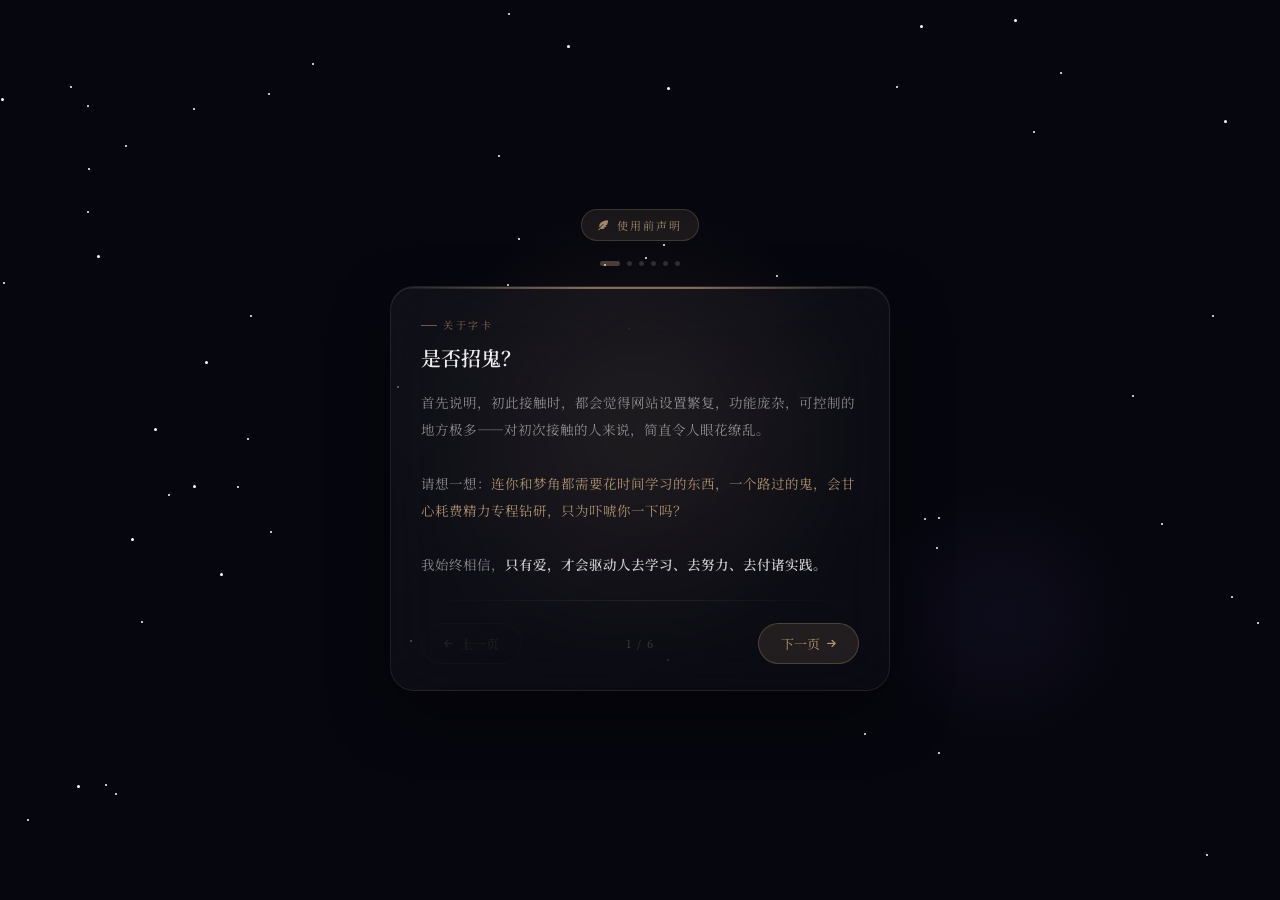
==== index (1).html @ a675cf75 "Add files via upload" ====
<!DOCTYPE html>
<html lang="zh-CN" data-theme="light" data-color-theme="black-white">
<head>
    <meta charset="UTF-8">
    <meta name="viewport" content="width=device-width, initial-scale=1.0, maximum-scale=1.0, user-scalable=no">
    <meta name="mobile-web-app-capable" content="yes">
    <meta name="apple-mobile-web-app-capable" content="yes">
    <meta name="apple-mobile-web-app-status-bar-style" content="black-translucent">
    <meta name="theme-color" content="#000000">

    <title>传讯</title>
    <link rel="preconnect" href="https://fonts.googleapis.com">
    <link rel="preconnect" href="https://fonts.gstatic.com" crossorigin>
    <link href="https://fonts.googleapis.com/css2?family=Noto+Serif+SC:wght@400;500;600&display=swap" rel="stylesheet">
    <link rel="stylesheet" href="https://cdnjs.cloudflare.com/ajax/libs/font-awesome/6.4.0/css/all.min.css">
    <link rel="icon" type="image/png" sizes="192x192" href="https://file.youtochat.com/images/20260216/1771224856844_qdqqd.jpeg">
    <link rel="apple-touch-icon" href="https://file.youtochat.com/images/20260216/1771224856844_qdqqd.jpeg">
    <meta name="apple-mobile-web-app-title" content="ʚ𝑳𝑶𝑽𝑬ɞ">

    <script src="https://cdnjs.cloudflare.com/ajax/libs/localforage/1.10.0/localforage.min.js"></script>

    <link rel="stylesheet" href="css/styles.css">
    <link rel="stylesheet" href="css/gift.css">
    <link rel="stylesheet" href="css/quick-quiz.css">
    <link rel="stylesheet" href="css/moments.css">

    <style id="css-live-preview-style"></style>

</head>
<body>
<div id="splash-declaration">
    <div class="splash-bg-stars" id="splash-stars"></div>
    <div class="splash-glow-1"></div>
    <div class="splash-glow-2"></div>

    <div class="splash-inner">
        <div class="splash-badge">
            <i class="fas fa-feather-alt"></i>
            使用前声明
        </div>

        <div class="splash-dots" id="splash-dots"></div>

        <div class="splash-card">
            <div class="splash-card-top-line"></div>
            <div class="splash-card-body">
                <div class="splash-slides" id="splash-slides">

                    <div class="splash-slide active" data-index="0">
                        <div class="splash-slide-tag">关于字卡</div>
                        <div class="splash-slide-title">是否招鬼？</div>
                        <div class="splash-slide-body">
                            首先说明，初此接触时，都会觉得网站设置繁复，功能庞杂，可控制的地方极多——对初次接触的人来说，简直令人眼花缭乱。<br><br>
                            请想一想：<em>连你和梦角都需要花时间学习的东西，一个路过的鬼，会甘心耗费精力专程钻研，只为吓唬你一下吗？</em><br><br>
                            我始终相信，<strong>只有爱，才会驱动人去学习、去努力、去付诸实践。</strong>
                        </div>
                    </div>

                    <div class="splash-slide" data-index="1">
                        <div class="splash-slide-tag">关于谣言</div>
                        <div class="splash-slide-title">请有自知之明</div>
                        <div class="splash-slide-body">
                            我不混社区，但有些话我是知道的。有些谣我懒得一一辟除，借本网站博取流量与点赞的行为，我也当没看见。<br><br>
                            只是——<em>沉默不代表无所谓。</em>这些声音已经开始影响到我本人的生活。<br><br> 将链接不稳/回复看不懂等问题怪罪到网站上的做法不可取。<br><br>
                            <div class="splash-highlight-box">郑重声明：造谣是违法行为，污蔑与恶意中伤同样须承担法律责任。请每一位使用者，对自己的言行负责。</div>
                        </div>
                    </div>

                    <div class="splash-slide" data-index="2">
                        <div class="splash-slide-tag">关于盈利</div>
                        <div class="splash-slide-title">纯粹为爱发电</div>
                        <div class="splash-slide-body">
                            <strong>本网站不盈利。</strong>从未向任何人收取一分钱，也绝无日后"圈钱"的计划。<br><br>
                            这里承载的是真实的情感与创作热情，而非商业利益。<br><br>
                            伴随网站逐渐破圈，<em>造谣、污蔑、盈利质疑、冷嘲热讽</em>——这些或许都是无法完全回避的代价。<br><br>
                            我本无意计较，但请来访者保有基本的善意，不要让热爱变成消耗。
                        </div>
                    </div>

                    <div class="splash-slide" data-index="3">
                        <div class="splash-slide-tag">再次强调</div>
                        <div class="splash-slide-title">你对链接梦角的看法？</div>
                        <div class="splash-slide-body">
                            没有任何人强迫你使用本网站。<br><br>
                            <strong>如果你不信：</strong>字卡回复基于概率算法，属于科学范畴，与封建迷信无关。理性使用即可。<br><br>
                            <strong>如果你信：</strong>那么请同样相信——<em>你是绝对安全的。</em>这里没有任何东西能够伤害你。<br><br>
                            无论你持何种态度，我都欢迎你，也尊重你的选择。
                        </div>
                    </div>

                    <div class="splash-slide" data-index="4">
                        <div class="splash-slide-tag">关于视频通话</div>
                        <div class="splash-slide-title">纯粹的装饰</div>
                        <div class="splash-slide-body">
                            <strong>通话功能仅作为界面装饰存在，不具备任何实际通话或数据采集能力。</strong><br><br>
                            本网站不包含任何摄像头调用逻辑，亦不存在隐私窥探行为。摄像头调用需要专项技术与额外费用，本项目从未采用，也没有这方面的意图。<br><br>
                            近期流传的隐私传言，出发点或许是好意，但已造成不必要的焦虑。<em>在此郑重澄清：网站根本不具备视频传输功能。</em><br><br>
                            <div class="splash-highlight-box">关闭浏览器摄像头权限是完全正确的做法——我支持每一位用户保护自己的隐私权益。若误解持续扩散，将考虑移除该装饰功能。</div>
                        </div>
                    </div>

                    <div class="splash-slide" data-index="5">
                        <div class="splash-slide-tag">入场承诺</div>
                        <div class="splash-slide-title">请留下你的承诺</div>
                        <div class="splash-pledge-desc">在下方输入框中，<em style="color:rgba(var(--accent-color-rgb,197,164,126),0.8);font-style:normal;">逐字抄写</em>以下承诺，即可进入网站。</div>
                        <div class="splash-pledge-required" id="splash-pledge-text">我绝不盈利、造谣、污蔑或嘲讽，并对自己的使用行为负完全责任</div>
                        <input class="splash-pledge-input" id="splash-pledge-input" type="text" placeholder="请在此逐字输入上方承诺…" autocomplete="off" autocorrect="off" autocapitalize="off" spellcheck="false" />
                        <div class="splash-pledge-hint" id="splash-pledge-hint">请完整输入上方承诺后方可进入</div>
                    </div>

                </div>

                <div class="splash-divider"></div>
                <div class="splash-footer" style="padding:0;">
                    <button class="splash-btn splash-btn-ghost" id="splash-prev-btn" disabled>
                        <i class="fas fa-arrow-left"></i> 上一页
                    </button>
                    <span class="splash-page-num" id="splash-page-num">1 / 6</span>
                    <button class="splash-btn splash-btn-next" id="splash-next-btn">
                        下一页 <i class="fas fa-arrow-right"></i>
                    </button>
                    <button class="splash-btn splash-btn-enter" id="splash-enter-btn" style="display:none;">
                        进入 <i class="fas fa-heart"></i>
                    </button>
                </div>
            </div>
        </div>
    </div>
</div>

<div id="tour-overlay" class="tour-overlay">
    <div id="tour-highlight-box" class="tour-highlight-box"></div>
    <div id="tour-popover" class="tour-popover">
        <div class="tour-popover-header">
            <span id="tour-title" class="tour-title"></span>
            <span id="tour-step-counter" class="tour-step-counter"></span>
        </div>
        <div id="tour-content" class="tour-popover-content"></div>
        <div class="tour-popover-footer">
            <button id="tour-skip-btn" class="tour-btn tour-btn-skip">跳过</button>
            <div class="tour-navigation">
                <button id="tour-prev-btn" class="tour-btn"><i class="fas fa-arrow-left"></i> 上一步</button>
                <button id="tour-next-btn" class="tour-btn tour-btn-primary">下一步 <i class="fas fa-arrow-right"></i></button>
            </div>
        </div>
    </div>
</div>

    <div class="welcome-animation" id="welcome-animation">
        <div class="welcome-bg-gradient"></div>
        <div class="stars-container" id="stars-container"></div>
        <div class="welcome-particles" id="welcome-particles"></div>
        <div id="welcome-meteors" style="position:absolute;inset:0;pointer-events:none;overflow:hidden;"></div>
        <div class="welcome-content-wrapper">
            <div class="logo-tech-container">
                <div class="logo-circle-outer"></div>
                <div class="logo-circle-inner"></div>
                <div class="logo-icon-main">
                    <i class="fas fa-satellite-dish"></i>
                </div>
                <div class="orbit-dot"></div>
                <div class="orbit-dot-2"></div>
                <div class="orbit-dot-3"></div>
            </div>

            <div class="text-tech-container">
                <div class="welcome-title-glitch" id="welcome-title-glitch" data-text="传讯">
                    加载失败
                </div>
                <div class="welcome-subtitle-scramble" id="welcome-subtitle-scramble">
                    请重试／更换平台/更换网络
                </div>
            </div>

            <div class="loader-tech">
                <div class="loader-tech-bar" id="loader-tech-bar"></div>
            </div>
            <div id="loader-status-text" style="font-size:10px;opacity:0.5;letter-spacing:1px;color:var(--welcome-text-sub);margin-top:4px;font-family:monospace;"></div>
        </div>
    </div>
    <button id="immersive-exit-btn" onclick="toggleImmersiveMode(false)" title="退出沉浸模式">
<i class="fas fa-expand"></i>
</button>
    <div class="header">
        <div class="header-motto"></div>
        <div class="header-inner">
         <div class="user-info">
                <div id="partner-name" class="username">
                    梦角
                </div>
                <div id="partner-avatar-container" class="avatar-container">
                    <div class="avatar" id="partner-avatar">
                        <i class="fas fa-user"></i>
                    </div>
                </div>
                <div class="status" id="partner-status">
                    <span>在线</span>
                </div>
            </div>
            <div class="header-actions">
                <button id="session-manager-btn" class="action-btn" title="会话管理"><i class="fas fa-comments"></i></button>
                <button id="group-chat-btn" class="action-btn" title="群聊设置"><i class="fas fa-users"></i></button>
                <button id="daily-greeting-btn" class="action-btn" title="今日公告" onclick="reopenDailyGreeting()"><i class="fas fa-newspaper"></i></button>
                
                <button id="painter-btn" class="action-btn" title="通信系统" onclick="document.getElementById('painter-modal').style.display='flex'"><i class="fas fa-palette"></i></button>
                
                <button id="theme-toggle" class="action-btn" title="切换主题"><i class="fas fa-moon"></i></button>
                <button id="settings-btn" class="action-btn" title="设置"><i class="fas fa-cog"></i></button>
            </div>
             <div class="user-info">
                <div class="username" id="my-name">
                    我
                </div>
               
                <div id="my-avatar-container" class="avatar-container">
                    <div class="avatar" id="my-avatar">
                        <i class="fas fa-user"></i>
                    </div>
                </div>
               
                <div class="status" id="my-status-container">
                    <span id="my-status-text">在线</span>
                </div>
            </div>
        </div>
    </div>

    <div class="main-chat-area">

        <div class="history-loader" id="history-loader">
            <div class="history-spinner"></div>
        </div>

        <div class="chat-container" id="chat-container">
    </div>
    <div class="empty-state" id="empty-state" style="display:none;position:absolute;left:50%;top:50%;transform:translate(-50%,-50%);flex-direction:column;align-items:center;justify-content:center;text-align:center;padding:20px;width:100%;pointer-events:none;z-index:1;">
            <div style="position:relative;margin-bottom:20px;">
                <i class="fas fa-heart" style="font-size:52px;opacity:0.55;color:var(--accent-color);"></i>
                <i class="fas fa-comment-dots" style="position:absolute;bottom:-6px;right:-10px;font-size:26px;opacity:0.65;color:var(--accent-color);"></i>
            </div>
            <p style="font-size:15px;font-weight:600;color:var(--accent-color);opacity:0.9;letter-spacing:1px;">✦ 我们的故事，始于此刻 ✦</p>
            <p style="font-size:12px;margin-top:8px;opacity:0.65;letter-spacing:0.5px;color:var(--text-secondary);">说点什么，让对话开始吧</p>
    </div>
    <div id="typing-indicator-wrapper">
        <div class="typing-indicator" id="typing-indicator">
            <div class="typing-indicator-avatar" id="typing-indicator-avatar">
                <i class="fas fa-user"></i>
            </div>
            <span class="typing-indicator-label" id="typing-indicator-label"></span>
            <div class="typing-dots">
                <div class="typing-dot"></div>
                <div class="typing-dot"></div>
                <div class="typing-dot"></div>
            </div>
        </div>
    </div>

    <div id="ti-settings-modal">
        <div id="ti-settings-panel">
            <div class="ti-settings-header">
                <div class="ti-settings-icon">💬</div>
                <div>
                    <div class="ti-settings-title">正在输入</div>
                </div>
                <button class="ti-settings-close" id="ti-settings-close-btn">×</button>
            </div>
            <div class="ti-settings-body">
                <div class="ti-settings-row">
                    <div class="ti-settings-row-label">
                        <div class="ti-settings-row-icon">❤︎</div>
                        <div>
                            <div class="ti-settings-row-text">显示头像</div>
                            <div class="ti-settings-row-sub">在指示器左侧显示对方头像</div>
                        </div>
                    </div>
                    <div class="setting-pill-row" id="ti-avatar-toggle" style="pointer-events:auto;cursor:pointer;background:var(--primary-bg);border-radius:14px;padding:10px 14px;border:1px solid var(--border-color);">
                        <div class="setting-pill-switch" id="ti-avatar-pill"><div class="setting-pill-knob"></div></div>
                    </div>
                </div>

                <div class="ti-text-edit-row">
                    <div class="ti-text-edit-label">
                        <i class="fas fa-pen" style="font-size:11px;color:var(--accent-color);"></i>
                        <span>自定义文案</span>
                        <button class="ti-text-reset-btn" id="ti-text-reset-btn">恢复默认</button>
                    </div>
                    <div class="ti-text-input-wrap">
                        <input class="ti-text-input" id="ti-text-input" type="text" maxlength="20" placeholder="例：正在输入…">
                        <button class="ti-text-save-btn" id="ti-text-save-btn">保存</button>
                    </div>
                </div>

                <div>
                    <div class="ti-text-edit-label" style="margin-bottom:8px;">
                        <i class="fas fa-eye" style="font-size:11px;color:var(--accent-color);"></i>
                        <span>预览效果</span>
                    </div>
                    <div class="ti-preview-box">
                        <div id="ti-preview-avatar" style="width:30px;height:30px;border-radius:50%;background:rgba(var(--accent-color-rgb),0.15);border:2px solid rgba(var(--accent-color-rgb),0.25);display:flex;align-items:center;justify-content:center;flex-shrink:0;overflow:hidden;">
                            <i class="fas fa-user" style="font-size:12px;color:var(--accent-color);"></i>
                        </div>
                        <span id="ti-preview-text" style="font-size:11.5px;font-weight:600;color:var(--accent-color);opacity:0.88;letter-spacing:0.4px;"></span>
                        <div class="ti-preview-dots">
                            <div class="ti-preview-dot"></div>
                            <div class="ti-preview-dot"></div>
                            <div class="ti-preview-dot"></div>
                        </div>
                    </div>
                </div>
            </div>
        </div>
    </div>
    <div class="input-area-wrapper">
        <div class="batch-preview" id="batch-preview"></div>
        <div id="reply-preview-container"></div>
        <div id="collapsed-extras-panel" style="display:none;">
            <div class="collapsed-extras-inner" style="padding:12px; background:var(--secondary-bg); border-top:1px solid var(--border-color);">
                <div style="display:grid; grid-template-columns: repeat(2, 1fr); gap:12px;">
                    <button class="collapsed-extra-btn" id="attachment-btn-extra" title="发送图片" onclick="document.getElementById('image-input').click()">
                        <i class="fas fa-image"></i>
                    </button>
                    <button class="collapsed-extra-btn" id="combo-btn-extra" title="表情拍一拍">
                        <i class="fas fa-laugh-beam"></i>
                    </button>
                    <button class="collapsed-extra-btn" id="batch-btn-extra" title="批量发送">
                        <i class="fas fa-layer-group"></i>
                    </button>
                    <button class="collapsed-extra-btn" title="字卡回复" onclick="(function(){document.getElementById('collapsed-extras-panel').style.display='none';document.getElementById('collapse-expand-btn').classList.remove('open');showModal(document.getElementById('custom-replies-modal'));})();">
                        <i class="fas fa-comment-dots"></i>
                    </button>
                    <button class="collapsed-extra-btn" title="塔罗占卜" onclick="(function(){document.getElementById('collapsed-extras-panel').style.display='none';document.getElementById('collapse-expand-btn').classList.remove('open');generateFortune();})();">
                        <i class="fas fa-star-and-crescent"></i>
                    </button>
                    <button class="collapsed-extra-btn" id="collapsed-call-btn" title="视频通话" onclick="(function(){document.getElementById('collapsed-extras-panel').style.display='none';document.getElementById('collapse-expand-btn').classList.remove('open');if(window.callFeature&&typeof window.callFeature.startCall==='function')window.callFeature.startCall(false);})();">
                        <i class="fas fa-video"></i>
                    </button>
                    <button class="collapsed-extra-btn" title="退出收纳" onclick="window.exitCollapseMode && window.exitCollapseMode()" style="color:#ff5050; background:rgba(255,80,80,0.1);">
                        <i class="fas fa-times"></i>
                    </button>
                </div>
            </div>
        </div>
        <div class="input-area">
    <button id="collapse-expand-btn" title="展开更多" style="display:none;width:36px;height:36px;border:none;border-radius:50%;cursor:pointer;background:rgba(var(--accent-color-rgb),0.12);color:var(--accent-color);font-size:14px;transition:all 0.25s;flex-shrink:0;align-items:center;justify-content:center;" onclick="window.toggleCollapsedExtras && window.toggleCollapsedExtras()"><i class="fas fa-chevron-up"></i></button>
    <button class="attachment-btn input-btn collapse-hideable" id="attachment-btn" title="发送图片"><i class="fas fa-image"></i></button>
    
    <button class="combo-btn input-btn collapse-hideable" id="combo-btn" title="表情 & 拍一拍">
        <i class="fas fa-laugh-beam"></i>
    </button>

    <textarea class="message-input" id="message-input" placeholder="" rows="1"></textarea>
    
    <div class="input-buttons">
    <button class="continue-btn input-btn" id="continue-btn" title="让对方继续说"><i class="fas fa-ellipsis-h"></i></button>
        <button class="batch-btn input-btn collapse-hideable" id="batch-btn" title="批量发送模式"><i class="fas fa-layer-group"></i></button>
        <button class="send-btn input-btn" id="send-btn" title="发送消息"><i class="fas fa-paper-plane"></i></button>
        
        <div class="sticker-picker-popover" id="user-sticker-picker">
            <div class="combo-tabs-header">
                <button class="combo-tab-btn active" data-tab="my-sticker"><i class="fas fa-user" style="font-size:10px;"></i> 我</button>
                <button class="combo-tab-btn" data-tab="partner-sticker"><i class="fas fa-heart" style="font-size:10px;"></i> 对方</button>
                <button class="combo-tab-btn" data-tab="poke">拍一拍</button>
                <div style="margin-left:auto;display:flex;align-items:center;gap:4px;">
                    <button id="sticker-add-btn" onclick="document.getElementById('my-sticker-quick-upload').click()" title="添加我的表情" style="background:var(--accent-color);border:none;cursor:pointer;padding:4px 10px;color:#fff;font-size:12px;font-weight:700;display:flex;align-items:center;gap:4px;border-radius:8px;transition:all 0.2s;box-shadow:0 2px 8px rgba(var(--accent-color-rgb),0.35);" onmouseover="this.style.opacity='0.85';this.style.transform='scale(1.05)'" onmouseout="this.style.opacity='1';this.style.transform='scale(1)'"><i class="fas fa-plus"></i> 添加</button>
                    <button onclick="window.openMyStickerSettings()" title="管理表情库" style="background:none;border:none;cursor:pointer;padding:4px 8px;color:var(--text-secondary);font-size:12px;display:flex;align-items:center;gap:3px;border-radius:6px;transition:all 0.2s;" onmouseover="this.style.background='rgba(var(--accent-color-rgb),0.12)';this.style.color='var(--accent-color)'" onmouseout="this.style.background='none';this.style.color='var(--text-secondary)'"><i class="fas fa-cog"></i></button>
                </div>
            </div>
            <div class="combo-content-area" id="combo-content-area">
            </div>
        </div>
    </div>
    <input type="file" id="image-input" class="file-input" accept="image/*">
    <input type="file" id="my-sticker-quick-upload" class="file-input" accept="image/*" multiple>
</div>
    </div>


    <div class="modal" id="edit-modal" style="z-index:3000;">
        <div class="modal-content">
            <div class="modal-title">
                <i class="fas fa-user-edit"></i><span id="edit-modal-title">修改昵称</span>
            </div>
            <input type="text" class="modal-input" id="name-input" placeholder="输入新昵称"><div class="modal-buttons">
                <button class="modal-btn modal-btn-secondary" id="cancel-edit">取消</button><button class="modal-btn modal-btn-primary" id="save-name" disabled>保存</button>
            </div>
        </div>
    </div>

    <div class="modal" id="avatar-modal">
        <div class="modal-content">
            <div class="modal-title">
                <i class="fas fa-portrait"></i><span id="avatar-modal-title">上传头像</span>
            </div>
            <input type="file" class="modal-input" id="avatar-input" accept="image/*"><div class="modal-buttons">
                <button class="modal-btn modal-btn-secondary" id="cancel-avatar">取消</button><button class="modal-btn modal-btn-primary" id="save-avatar">保存</button>
            </div>
        </div>
    </div>

    <div class="modal" id="note-modal">
        <div class="modal-content">
            <div class="modal-title">
                <i class="fas fa-sticky-note"></i><span>编辑注释</span>
            </div>
            <textarea class="modal-textarea" id="note-input" placeholder="为这条消息添加注释..."></textarea><div class="modal-buttons">
                <button class="modal-btn modal-btn-secondary" id="cancel-note">取消</button><button class="modal-btn modal-btn-primary" id="save-note">保存</button>
            </div>
        </div>
    </div>

    <div class="modal" id="poke-modal">
        <div class="modal-content">
            <div class="modal-title">
                <i class="fas fa-hand-sparkles"></i><span>拍一拍</span>
            </div>
            <input type="text" class="modal-input" id="poke-input" placeholder="例如：拍了拍对方的肩膀"><div class="modal-buttons">
                <button class="modal-btn modal-btn-secondary" id="cancel-poke">取消</button><button class="modal-btn modal-btn-primary" id="send-poke">发送</button>
            </div>
        </div>
    </div>
<div class="modal" id="envelope-modal">
    <div class="modal-content" style="max-height:92vh; padding:0; overflow:hidden; background:transparent;">
    <div class="env-wrapper">
        <div class="env-header-flap">
            <svg class="env-header-icon" width="40" height="30" viewBox="0 0 40 30" fill="none">
                <rect x="1" y="7" width="38" height="22" rx="3" fill="rgba(255,255,255,0.18)" stroke="rgba(255,255,255,0.6)" stroke-width="1.5"/>
                <path d="M1 9 L20 20 L39 9" stroke="rgba(255,255,255,0.5)" stroke-width="1.2" fill="none"/>
                <path d="M1 29 L14 18" stroke="rgba(255,255,255,0.35)" stroke-width="1"/>
                <path d="M39 29 L26 18" stroke="rgba(255,255,255,0.35)" stroke-width="1"/>
            </svg>
            <div class="env-header-title">异 步 信 箱</div>
            <div class="env-header-subtitle">Letters · Correspondence</div>
        </div>

        <div class="env-body">
            <div class="env-tab-bar">
                <button class="env-tab-btn active" id="env-tab-outbox" onclick="switchEnvTab('outbox')">
                    <svg width="12" height="12" viewBox="0 0 24 24" fill="none" stroke="currentColor" stroke-width="2" style="vertical-align:-1px;margin-right:4px;"><path d="M22 2L11 13"/><path d="M22 2L15 22 11 13 2 9l20-7z"/></svg>寄出的信
                    <span id="env-outbox-badge" class="env-badge" style="display:none;"></span>
                </button>
                <button class="env-tab-btn" id="env-tab-inbox" onclick="switchEnvTab('inbox')">
                    <svg width="12" height="12" viewBox="0 0 24 24" fill="none" stroke="currentColor" stroke-width="2" style="vertical-align:-1px;margin-right:4px;"><path d="M22 13V19a2 2 0 01-2 2H4a2 2 0 01-2-2v-6"/><polyline points="15 3 21 3 21 9"/><line x1="21" y1="3" x2="10" y2="14"/></svg>收到的信
                    <span id="env-inbox-badge" class="env-badge" style="display:none;"></span>
                </button>
            </div>

            <div id="env-outbox-section">
                <div id="env-outbox-list"></div>
            </div>

            <div id="env-inbox-section" style="display:none;">
                <div id="env-inbox-list"></div>
            </div>

            <div id="env-compose-form" style="display:none;">
                <div class="env-compose-paper">
                    <div class="env-compose-heading">
                        <svg width="13" height="13" viewBox="0 0 24 24" fill="none" stroke="currentColor" stroke-width="2"><path d="M12 20h9"/><path d="M16.5 3.5a2.121 2.121 0 013 3L7 19l-4 1 1-4L16.5 3.5z"/></svg>
                        <span id="env-compose-title">写一封信</span>
                    </div>
                    <textarea id="envelope-input" placeholder="亲爱的，&#10;&#10;今天想跟你说..."></textarea>
                </div>
                <div style="display:flex; align-items:center; gap:8px; margin:4px 0 6px; font-size:12px; padding: 0 2px;">
                    <input type="checkbox" id="env-send-to-chat" style="width:15px;height:15px; cursor:pointer; accent-color:var(--accent-color);">
                    <label for="env-send-to-chat" style="cursor:pointer; color:var(--text-secondary);">同时发送到聊天记录</label>
                </div>
                <div class="env-send-info">
                    <svg width="13" height="13" viewBox="0 0 24 24" fill="none" stroke="var(--accent-color)" stroke-width="2"><circle cx="12" cy="12" r="10"/><polyline points="12 6 12 12 16 14"/></svg>
                    <span id="env-reply-time-info">对方将在 2-12 小时内回信（8-25 句话）</span>
                </div>
                <div style="display:flex;gap:8px;">
                    <button class="modal-btn modal-btn-secondary" id="cancel-compose" onclick="cancelEnvelopeCompose()" style="flex:1;">取消</button>
                    <button class="modal-btn modal-btn-primary" id="send-envelope" style="flex:2;">
                        <svg width="14" height="14" viewBox="0 0 24 24" fill="none" stroke="currentColor" stroke-width="2" style="vertical-align:-2px;margin-right:6px;"><path d="M22 2L11 13"/><path d="M22 2L15 22 11 13 2 9l20-7z"/></svg>封 · 寄出
                    </button>
                </div>
            </div>
        </div>

        <div class="env-send-area" id="env-main-close-btn">
            <button class="env-write-btn" id="new-envelope-btn" onclick="openNewEnvelopeForm()">
                <svg width="16" height="16" viewBox="0 0 24 24" fill="none" stroke="currentColor" stroke-width="2.2"><path d="M12 20h9"/><path d="M16.5 3.5a2.121 2.121 0 013 3L7 19l-4 1 1-4L16.5 3.5z"/></svg>
                提笔写信
            </button>
            <button class="env-close-btn" id="cancel-envelope">关闭</button>
        </div>
    </div>
    </div>
</div>

<div class="modal" id="envelope-view-modal" style="z-index:2100;">
    <div class="modal-content" style="overflow:hidden;padding:0;background:transparent;max-height:92vh;display:flex;flex-direction:column;">
    <div style="background:var(--secondary-bg);border-radius:20px;overflow:hidden;display:flex;flex-direction:column;max-height:92vh;">
        <div style="background:var(--accent-color);padding:0;position:relative;overflow:hidden;flex-shrink:0;">
            <div style="position:absolute;top:0;left:0;right:0;bottom:0;background:repeating-linear-gradient(45deg,rgba(255,255,255,0.04) 0px,rgba(255,255,255,0.04) 2px,transparent 2px,transparent 12px);pointer-events:none;"></div>
            <div style="position:relative;padding:14px 20px 12px;display:flex;align-items:center;justify-content:space-between;">
                <div style="display:flex;align-items:center;gap:10px;color:white;">
                    <svg width="18" height="18" viewBox="0 0 24 24" fill="none" stroke="currentColor" stroke-width="2"><rect x="2" y="4" width="20" height="16" rx="2"/><path d="M22 7l-10 7L2 7"/></svg>
                    <span id="env-view-title" style="font-size:14px;font-weight:700;letter-spacing:2px;">信件内容</span>
                </div>
                <div style="border:2px solid rgba(255,255,255,0.5);border-radius:50%;width:48px;height:48px;display:flex;flex-direction:column;align-items:center;justify-content:center;opacity:0.7;">
                    <span style="font-size:7px;color:white;letter-spacing:0.5px;">已送达</span>
                    <span id="env-view-stamp-date" style="font-size:8px;color:white;font-weight:600;"></span>
                    <span style="font-size:6px;color:white;opacity:0.8;">DELIVERED</span>
                </div>
            </div>
        </div>

        
       <div style="padding:0;overflow-y:auto;flex:1;min-height:0;">
    <div id="env-view-content" style="display:none;">
        <div id="env-view-original-ctx" style="display:none;margin:14px 16px 0;background:rgba(var(--accent-color-rgb),0.06);border:1px solid rgba(var(--accent-color-rgb),0.18);border-radius:10px;padding:10px 14px;border-left:3px solid rgba(var(--accent-color-rgb),0.5);">
            <div style="font-size:10px;color:var(--accent-color);letter-spacing:1px;text-transform:uppercase;margin-bottom:6px;opacity:0.8;display:flex;align-items:center;gap:5px;">
                <svg width="10" height="10" viewBox="0 0 24 24" fill="none" stroke="currentColor" stroke-width="2"><path d="M22 2L11 13"/><path d="M22 2L15 22 11 13 2 9l20-7z"/></svg>你的原信
            </div>
            <div id="env-view-original-text" style="font-size:12.5px;color:var(--text-secondary);line-height:1.7;font-style:italic;white-space:pre-wrap;word-break:break-word;max-height:80px;overflow:hidden;position:relative;"></div>
            <div id="env-view-original-expand" style="font-size:11px;color:var(--accent-color);margin-top:5px;cursor:pointer;display:none;" onclick="(function(){var t=document.getElementById('env-view-original-text');t.style.maxHeight=t.style.maxHeight==='none'?'80px':'none';document.getElementById('env-view-original-expand').textContent=t.style.maxHeight==='none'?'收起':'展开查看全文';})()">展开查看全文</div>
        </div>

        <div style="background:var(--primary-bg);margin:14px 16px 16px;border-radius:12px;border:1px solid var(--border-color);overflow:hidden;box-shadow:0 2px 12px rgba(0,0,0,0.06);">
            <div style="height:6px;background:linear-gradient(90deg,var(--accent-color),rgba(var(--accent-color-rgb),0.4),var(--accent-color));"></div>
            <div style="padding:20px 20px 16px;position:relative;">
                <div style="position:absolute;left:52px;top:0;bottom:0;width:1px;background:rgba(220,80,80,0.15);pointer-events:none;"></div>
                <div style="position:absolute;inset:0;background:repeating-linear-gradient(transparent,transparent 31px,rgba(var(--accent-color-rgb),0.06) 31px,rgba(var(--accent-color-rgb),0.06) 32px);pointer-events:none;border-radius:12px;"></div>
                
                <div style="position:relative;z-index:1;">
                    <div id="env-view-date-line" style="font-size:11px;color:var(--text-secondary);text-align:right;margin-bottom:16px;letter-spacing:1px;opacity:0.8;font-style:italic;"></div>
                    <div id="env-view-to-line" style="font-size:13px;color:var(--text-primary);margin-bottom:4px;font-weight:500;"></div>
                    <div id="env-view-greeting-line" style="font-size:13px;color:var(--text-secondary);margin-bottom:14px;font-style:italic;opacity:0.8;"></div>
                    <div id="env-view-text" class="env-letter-paper" style="border:none;background:transparent;padding:0 0 0 8px;line-height:32px;margin-bottom:16px;"></div>
                    <div style="border-top:1px dashed rgba(var(--accent-color-rgb),0.25);margin:12px 0;"></div>
                    <div id="env-view-sign-date" style="font-size:11px;color:var(--text-secondary);text-align:right;margin-bottom:4px;letter-spacing:0.5px;"></div>
                    <div id="env-view-sign-name" style="font-size:14px;color:var(--accent-color);text-align:right;font-weight:600;letter-spacing:1px;"></div>
                </div>
            </div> </div> </div> <div id="env-view-edit" style="display:none;padding:16px;">
        <div class="env-compose-paper" style="padding:14px;">
            <textarea class="modal-textarea" id="env-edit-input" style="height:160px;background:transparent;border:none;outline:none;font-family:var(--font-family);font-size:14px;line-height:1.9;width:100%;resize:none;"></textarea>
        </div>
    </div>
</div>

        
        <div class="modal-buttons" style="margin:0;padding:12px 18px 16px;border-top:1px solid var(--border-color);flex-shrink:0;">
            <button class="modal-btn modal-btn-secondary" id="close-env-view" onclick="closeEnvViewModal()">关闭</button>
            <button class="modal-btn modal-btn-secondary" id="env-view-edit-btn" onclick="toggleEnvEdit()">编辑</button>
            <button class="modal-btn modal-btn-primary" id="env-view-save-btn" onclick="saveEnvEdit()" style="display:none;">保存</button>
        </div>
    </div>
    </div>
</div>
<div class="modal" id="group-chat-modal">
    <div class="modal-content">
        <div class="modal-title">
            <i class="fas fa-users"></i><span>群聊设置</span>
        </div>

        <div class="settings-section">
            <div class="settings-section-title"><i class="fas fa-toggle-on"></i>群聊模式</div>
            <div id="group-mode-toggle" style="display:flex;align-items:center;gap:12px;background:var(--primary-bg);border:1px solid var(--border-color);border-radius:12px;padding:12px 14px;cursor:pointer;transition:all 0.2s;">
                <div style="width:36px;height:36px;border-radius:50%;background:rgba(var(--accent-color-rgb),0.12);display:flex;align-items:center;justify-content:center;flex-shrink:0;">
                    <i id="group-mode-icon" class="fas fa-users" style="font-size:18px;color:var(--accent-color);"></i>
                </div>
                <div style="flex:1;">
                    <div style="font-size:13px;font-weight:600;color:var(--text-primary);">群聊模式</div>
                    <div style="font-size:11px;color:var(--text-secondary);margin-top:2px;" id="group-mode-status">已关闭 — 点击开启</div>
                </div>
                <div id="group-mode-pill" style="width:44px;height:24px;border-radius:24px;background:var(--border-color);position:relative;transition:background 0.3s;flex-shrink:0;">
                    <div id="group-mode-knob" style="position:absolute;width:18px;height:18px;border-radius:50%;background:#fff;top:3px;left:3px;transition:left 0.25s;box-shadow:0 1px 3px rgba(0,0,0,0.2);"></div>
                </div>
            </div>
        </div>

        <div class="settings-section" id="group-display-section" style="display:none;">
            <div class="settings-section-title"><i class="fas fa-eye"></i>显示选项</div>
            <div style="display:flex;flex-direction:column;gap:8px;">
                <div id="group-show-name-toggle" style="display:flex;align-items:center;gap:10px;padding:10px 14px;background:var(--primary-bg);border:1px solid var(--border-color);border-radius:10px;cursor:pointer;">
                    <i class="fas fa-tag" style="color:var(--accent-color);width:18px;"></i>
                    <span style="flex:1;font-size:13px;">显示成员名称</span>
                    <div id="group-show-name-pill" style="width:36px;height:20px;border-radius:20px;background:var(--accent-color);position:relative;transition:background 0.3s;">
                        <div id="group-show-name-knob" style="position:absolute;width:14px;height:14px;border-radius:50%;background:#fff;top:3px;right:3px;transition:right 0.25s;box-shadow:0 1px 3px rgba(0,0,0,0.2);"></div>
                    </div>
                </div>
            </div>
        </div>

        <div class="settings-section" id="group-members-section" style="display:none;">
            <div class="settings-section-title" style="display:flex;align-items:center;justify-content:space-between;">
                <span><i class="fas fa-users"></i>群成员</span>
                <button onclick="openAddGroupMember()" class="modal-btn modal-btn-primary" style="padding:5px 12px;font-size:12px;"><i class="fas fa-plus"></i> 添加</button>
            </div>
            <div id="group-members-list" style="display:flex;flex-direction:column;gap:8px;max-height:220px;overflow-y:auto;"></div>
        </div>

        <div class="modal-buttons">
            <button class="modal-btn modal-btn-secondary" id="close-group-chat">关闭</button>
        </div>
    </div>
</div>

<div class="modal" id="group-member-edit-modal" style="z-index:2200;">
    <div class="modal-content" style="max-width:320px;">
        <div class="modal-title">
            <i class="fas fa-user-edit"></i><span id="group-member-edit-title">添加成员</span>
        </div>
        <div style="display:flex;flex-direction:column;gap:12px;padding:4px 0;">
            <div style="display:flex;flex-direction:column;align-items:center;gap:8px;">
                <div id="group-member-avatar-preview" onclick="document.getElementById('group-member-avatar-input').click()" style="width:64px;height:64px;border-radius:50%;background:var(--primary-bg);border:2px dashed var(--border-color);display:flex;align-items:center;justify-content:center;cursor:pointer;overflow:hidden;flex-shrink:0;">
                    <i class="fas fa-camera" style="font-size:20px;color:var(--text-secondary);"></i>
                </div>
                <span style="font-size:11px;color:var(--text-secondary);">点击上传头像</span>
                <input type="file" id="group-member-avatar-input" accept="image/*" style="display:none;" onchange="previewGroupMemberAvatar(this)">
            </div>
            <div>
                <label style="font-size:12px;color:var(--text-secondary);margin-bottom:4px;display:block;">成员名字</label>
                <input type="text" id="group-member-name-input" placeholder="输入名字" maxlength="10" style="width:100%;padding:10px 12px;border:1px solid var(--border-color);border-radius:10px;background:var(--primary-bg);color:var(--text-primary);font-size:14px;box-sizing:border-box;">
            </div>
        </div>
        <input type="hidden" id="group-member-edit-index">
        <div class="modal-buttons">
            <button class="modal-btn modal-btn-secondary" onclick="closeGroupMemberEdit()">取消</button>
            <button class="modal-btn modal-btn-primary" onclick="saveGroupMember()">保存</button>
        </div>
    </div>
</div>

    <div class="modal" id="settings-modal">
        <div class="modal-content">
            <div class="modal-title">
                <i class="fas fa-cog"></i><span>设置</span>
            </div>

            <div class="settings-grid">
                <div class="settings-card" id="appearance-settings">
                    <i class="fas fa-palette"></i>
                    <span>外观设置</span>
                </div>
                <div class="settings-card" id="chat-settings">
                    <i class="fas fa-comments"></i>
                    <span>聊天设置</span>
                </div>
                <div class="settings-card" id="advanced-settings">
                    <i class="fas fa-tools"></i>
                    <span>高级功能</span>
                </div>
                <div class="settings-card" id="data-settings">
                    <i class="fas fa-database"></i>
                    <span>数据管理</span>
                </div>
            </div>


            <div class="modal-buttons">
                <button class="modal-btn modal-btn-secondary" id="cancel-settings">关闭</button>
            </div>
        </div>
    </div>


    <div class="modal" id="appearance-modal">
        <div class="modal-content">

<div class="modal-title" id="appearance-modal-title">
    <i class="fas fa-palette"></i><span>外观设置</span>
</div>
<div id="gallery-banner-entry" style="margin-bottom: 15px; padding: 12px 16px; background: linear-gradient(135deg, rgba(var(--accent-color-rgb), 0.1), rgba(var(--accent-color-rgb), 0.02)); border: 1px solid rgba(var(--accent-color-rgb), 0.2); border-radius: 14px; display: flex; align-items: center; justify-content: space-between; cursor: pointer; transition: all 0.3s cubic-bezier(0.25, 0.8, 0.25, 1);">
    <div style="display:flex; align-items:center; gap: 12px;">
        <div style="width: 36px; height: 36px; background: var(--accent-color); border-radius: 10px; display: flex; align-items: center; justify-content: center; color: #fff; box-shadow: 0 4px 10px rgba(var(--accent-color-rgb), 0.3);">
            <i class="fas fa-images" style="font-size: 16px;"></i>
        </div>
        <div>
            <div style="font-size: 14px; font-weight: 600; color: var(--text-primary); letter-spacing: 0.5px;">传讯专属画廊</div>
            <div style="font-size: 11px; color: var(--text-secondary); margin-top: 2px;">获取气泡等素材</div>
        </div>
    </div>
    <i class="fas fa-chevron-right" style="color: var(--accent-color); opacity: 0.7;"></i>
</div>
<div id="appearance-nav-grid" style="display:grid;grid-template-columns:1fr 1fr;gap:10px;padding:4px 0 12px;">
    <div class="settings-card" onclick="showAppearancePanel('theme')" style="cursor:pointer;">
        <i class="fas fa-paint-roller"></i><span>主题配色</span>
    </div>
    <div class="settings-card" onclick="showAppearancePanel('font-bg')" style="cursor:pointer;">
        <i class="fas fa-font"></i><span>背景 & 字体</span>
    </div>
    <div class="settings-card" onclick="showAppearancePanel('bubble-css')" style="cursor:pointer;">
        <i class="fas fa-comment"></i><span>气泡 & CSS</span>
    </div>
    <div class="settings-card" onclick="showAppearancePanel('avatar')" style="cursor:pointer;">
        <i class="fas fa-user-circle"></i><span>聊天头像</span>
    </div>
</div>

<div id="appearance-panel-container" style="display:none;">
    <div style="display:flex;align-items:center;gap:10px;margin-bottom:14px;">
        <button onclick="hideAppearancePanel()" style="background:var(--primary-bg);border:1px solid var(--border-color);border-radius:10px;padding:6px 12px;font-size:12px;cursor:pointer;color:var(--text-secondary);">
            <i class="fas fa-arrow-left"></i> 返回
        </button>
        <span id="appearance-panel-title" style="font-size:14px;font-weight:600;color:var(--text-primary);"></span>
    </div>

    <div id="appearance-panel-theme" class="appearance-sub-panel" style="display:none;">
        <div class="settings-section">
            <div class="settings-section-title"><i class="fas fa-paint-roller"></i>主题配色</div>
            <div class="appearance-group" style="margin-bottom:0;">
                <div class="theme-editor-entry-btn" id="open-theme-editor">
                    <i class="fas fa-sliders-h"></i>
                    <span>自定义<br>编辑器</span>
                </div>
                <div class="preset-colors-container">
                    <div class="preset-colors-title"><i class="fas fa-swatchbook"></i> 快捷换肤</div>
                    <div class="theme-picker">
                        <button class="theme-color-btn" id="theme-gold" data-theme="gold" title="金色"></button>
                        <button class="theme-color-btn" id="theme-blue" data-theme="blue" title="蓝色"></button>
                        <button class="theme-color-btn" id="theme-purple" data-theme="purple" title="紫色"></button>
                        <button class="theme-color-btn" id="theme-green" data-theme="green" title="绿色"></button>
                        <button class="theme-color-btn" id="theme-pink" data-theme="pink" title="粉色"></button>
                        <button class="theme-color-btn" id="theme-black-white" data-theme="black-white" title="黑白"></button>
                        <button class="theme-color-btn" id="theme-pastel" data-theme="pastel" title="红色"></button>
                        <button class="theme-color-btn" id="theme-sunset" data-theme="sunset" title="橙色"></button>
                        <button class="theme-color-btn" id="theme-forest" data-theme="forest" title="深绿"></button>
                        <button class="theme-color-btn" id="theme-ocean" data-theme="ocean" title="深蓝"></button>
                    </div>
                </div>
            </div>
        </div>
        <div class="settings-section" id="theme-schemes-section">
            <div class="settings-section-title">
                <i class="fas fa-layer-group"></i>主题方案
                <button id="save-theme-scheme-btn" class="modal-btn modal-btn-primary" style="padding:4px 10px; font-size:11px; margin-left:auto;">
                    <i class="fas fa-plus"></i> 保存当前
                </button>
            </div>
            <div style="font-size:11px;color:var(--text-secondary);opacity:0.7;margin-bottom:8px;">保存当前所有外观设置，方便快速切换</div>
            <div id="theme-schemes-list" class="theme-schemes-list">
                <div class="theme-schemes-empty" id="theme-schemes-empty">
                    <i class="fas fa-paint-brush"></i>
                    <span>暂无保存的方案，点击"保存当前"试试~</span>
                </div>
            </div>
        </div>
    </div>

    <div id="appearance-panel-font" class="appearance-sub-panel" style="display:none;">
        <div class="settings-section">
            <div class="settings-section-title"><i class="fas fa-font"></i>字体设置</div>
            <div class="font-size-control">
                <span class="font-size-label">大小:</span>
                <input type="range" min="12" max="24" value="16" class="font-size-slider" id="font-size-slider">
                <span class="font-size-value" id="font-size-value">16px</span>
            </div>
            <div style="margin-top: 10px;">
                <label style="font-size: 12px; color: var(--text-secondary); display:block; margin-bottom:5px;">字体链接 (CSS/TTF):</label>
                <div style="display: flex; gap: 8px;">
                    <input type="text" id="custom-font-url" class="modal-input" style="margin-bottom:0; font-size:12px;" placeholder="https://example.com/font.woff2">
                    <button id="apply-font-btn" class="modal-btn modal-btn-primary" style="padding: 5px 10px; font-size: 12px; white-space: nowrap;">应用</button>
                    <button id="follow-system-font-btn" class="modal-btn modal-btn-secondary" style="padding: 5px 10px; font-size: 12px; white-space: nowrap; margin-left: 5px;">跟随系统</button>
                </div>
                <div style="font-size: 10px; color: var(--text-secondary); margin-top: 4px; opacity: 0.7;">
                    提示: 应用后将覆盖默认字体。留空并应用可恢复默认。
                </div>
            </div>
        </div>
    </div>

    <div id="appearance-panel-background" class="appearance-sub-panel" style="display:none;">
        <div class="settings-section">
            <div class="settings-section-title">
                <i class="fas fa-image"></i>聊天背景
                <input type="file" id="bg-gallery-input" accept="image/*" style="display: none;">
            </div>
            <div style="font-size:11px;color:var(--text-secondary);margin-bottom:8px;opacity:0.75;line-height:1.5;">
                支持图片及 GIF 动图。点击 <i class="fas fa-plus" style="font-size:10px;"></i> 添加，点击项目应用。
            </div>
            <div class="bg-gallery" id="background-gallery-list"></div>
            <div style="text-align: center; margin-top: 10px;">
                <button class="modal-btn modal-btn-secondary" id="reset-default-bg" style="font-size: 12px; padding: 6px 12px;">
                    <i class="fas fa-undo"></i> 恢复默认背景
                </button>
            </div>
        </div>
    </div>

    <div id="appearance-panel-bubble" class="appearance-sub-panel" style="display:none;">
        <div class="settings-section">
            <div class="settings-section-title">
                <i class="fas fa-comment"></i>气泡样式
            </div>
            <div class="settings-item-list" style="display:grid;grid-template-columns:1fr 1fr;gap:8px;">
                <div class="settings-item" data-bubble-style="standard" style="justify-content:center;">
                    <i class="fas fa-comment"></i><span>标准尖角</span>
                </div>
                <div class="settings-item" data-bubble-style="rounded" style="justify-content:center;">
                    <i class="fas fa-comment-dots"></i><span>圆角</span>
                </div>
                <div class="settings-item" data-bubble-style="rounded-large" style="justify-content:center;">
                    <i class="fas fa-circle"></i><span>大圆角胶囊</span>
                </div>
                <div class="settings-item" data-bubble-style="square" style="justify-content:center;">
                    <i class="fas fa-square"></i><span>方形直角</span>
                </div>
            </div>

        </div>
    </div>

    <div id="appearance-panel-avatar" class="appearance-sub-panel" style="display:none;">
        <div class="settings-section">
            <div class="settings-section-title"><i class="fas fa-user-circle"></i>聊天头像</div>
            <div id="in-chat-avatar-toggle-2" style="display:flex;align-items:center;gap:12px;background:var(--primary-bg);border:1px solid var(--border-color);border-radius:12px;padding:12px 14px;cursor:pointer;transition:all 0.2s;margin-bottom:10px;">
                <div style="width:36px;height:36px;border-radius:50%;background:rgba(var(--accent-color-rgb),0.12);display:flex;align-items:center;justify-content:center;flex-shrink:0;">
                    <i id="avatar-toggle-icon-2" class="fas fa-user-circle" style="font-size:18px;color:var(--accent-color);"></i>
                </div>
                <div style="flex:1;">
                    <div style="font-size:13px;font-weight:600;color:var(--text-primary);">显示聊天头像</div>
                    <div style="font-size:11px;color:var(--text-secondary);margin-top:2px;" id="avatar-toggle-status-2">已开启 — 消息旁显示头像</div>
                </div>
                <div id="avatar-toggle-pill-2" style="width:44px;height:24px;border-radius:24px;background:var(--accent-color);position:relative;transition:background 0.3s;flex-shrink:0;">
                    <div id="avatar-toggle-knob-2" style="position:absolute;width:18px;height:18px;border-radius:50%;background:#fff;top:3px;right:3px;transition:right 0.25s;box-shadow:0 1px 3px rgba(0,0,0,0.2);"></div>
                </div>
            </div>

            <div id="always-avatar-toggle" style="display:flex;align-items:center;gap:12px;background:var(--primary-bg);border:1px solid var(--border-color);border-radius:12px;padding:12px 14px;cursor:pointer;transition:all 0.2s;margin-bottom:10px;">
                <div style="width:36px;height:36px;border-radius:50%;background:rgba(var(--accent-color-rgb),0.08);display:flex;align-items:center;justify-content:center;flex-shrink:0;">
                    <i class="fas fa-users" style="font-size:16px;color:var(--accent-color);"></i>
                </div>
                <div style="flex:1;">
                    <div style="font-size:13px;font-weight:600;color:var(--text-primary);">每条消息都显示头像</div>
                    <div style="font-size:11px;color:var(--text-secondary);margin-top:2px;" id="always-avatar-status">已关闭 — 仅首条消息显示</div>
                </div>
                <div id="always-avatar-pill" style="width:44px;height:24px;border-radius:24px;background:var(--border-color);position:relative;transition:background 0.3s;flex-shrink:0;">
                    <div id="always-avatar-knob" style="position:absolute;width:18px;height:18px;border-radius:50%;background:#fff;top:3px;right:23px;transition:right 0.25s;box-shadow:0 1px 3px rgba(0,0,0,0.2);"></div>
                </div>
            </div>

            <div id="partner-name-chat-toggle" style="display:flex;align-items:center;gap:12px;background:var(--primary-bg);border:1px solid var(--border-color);border-radius:12px;padding:12px 14px;cursor:pointer;transition:all 0.2s;margin-bottom:10px;">
                <div style="width:36px;height:36px;border-radius:50%;background:rgba(var(--accent-color-rgb),0.08);display:flex;align-items:center;justify-content:center;flex-shrink:0;">
                    <i class="fas fa-tag" style="font-size:16px;color:var(--accent-color);"></i>
                </div>
                <div style="flex:1;">
                    <div style="font-size:13px;font-weight:600;color:var(--text-primary);">单人模式显示对方名字</div>
                    <div style="font-size:11px;color:var(--text-secondary);margin-top:2px;" id="partner-name-chat-status">已关闭</div>
                </div>
                <div id="partner-name-chat-pill" style="width:44px;height:24px;border-radius:24px;background:var(--border-color);position:relative;transition:background 0.3s;flex-shrink:0;">
                    <div id="partner-name-chat-knob" style="position:absolute;width:18px;height:18px;border-radius:50%;background:#fff;top:3px;right:23px;transition:right 0.25s;box-shadow:0 1px 3px rgba(0,0,0,0.2);"></div>
                </div>
            </div>
            <div class="font-size-control" id="in-chat-avatar-size-control-2">
                <span class="font-size-label">头像尺寸:</span>
                <input type="range" min="24" max="48" value="36" class="font-size-slider" id="in-chat-avatar-size-slider-2">
                <span class="font-size-value" id="in-chat-avatar-size-value-2">36px</span>
            </div>
            <div id="in-chat-avatar-position-control-2" style="margin-top:10px;">
                <div style="font-size:12px;color:var(--text-secondary);margin-bottom:8px;font-weight:500;">头像对齐方式</div>
                <div style="display:flex;gap:8px;">
                    <button id="avatar-pos-top-2" class="modal-btn modal-btn-secondary" data-pos="top" style="flex:1;font-size:12px;padding:7px 0;"><i class="fas fa-arrow-up"></i> 顶部</button>
                    <button id="avatar-pos-center-2" class="modal-btn modal-btn-primary" data-pos="center" style="flex:1;font-size:12px;padding:7px 0;"><i class="fas fa-arrows-alt-v"></i> 居中</button>
                    <button id="avatar-pos-bottom-2" class="modal-btn modal-btn-secondary" data-pos="bottom" style="flex:1;font-size:12px;padding:7px 0;"><i class="fas fa-arrow-down"></i> 底部</button>
                    <button id="avatar-pos-custom-2" class="modal-btn modal-btn-secondary" data-pos="custom" style="flex:1;font-size:12px;padding:7px 0;"><i class="fas fa-sliders-h"></i> 自定义</button>
                </div>
                <div id="avatar-custom-offset-control" style="display:none;margin-top:10px;">
                    <div class="font-size-control">
                        <span class="font-size-label" style="font-size:11px;white-space:nowrap;">偏移量:</span>
                        <input type="range" min="0" max="80" value="0" class="font-size-slider" id="avatar-custom-offset-slider">
                        <span class="font-size-value" id="avatar-custom-offset-value">0px</span>
                    </div>
                </div>
            </div>
            <div id="in-chat-avatar-shape-control-2" style="margin-top:12px;">
                <div style="font-size:12px;color:var(--text-secondary);margin-bottom:8px;font-weight:500;">头像形状</div>
                <div style="display:flex;gap:8px;flex-wrap:wrap;">
                    <button class="modal-btn modal-btn-primary avatar-shape-btn-2" data-shape="circle" style="flex:1;font-size:12px;padding:7px 4px;min-width:60px;">● 圆形</button>
                    <button class="modal-btn modal-btn-secondary avatar-shape-btn-2" data-shape="square" style="flex:1;font-size:12px;padding:7px 4px;min-width:60px;">■ 方形</button>
                </div>
                <div id="avatar-corner-radius-control-2" style="margin-top:10px;display:none;">
                    <div style="font-size:12px;color:var(--text-secondary);margin-bottom:6px;">方形圆角:</div>
                    <div class="font-size-control">
                        <span class="font-size-label" style="font-size:11px;white-space:nowrap;">0px</span>
                        <input type="range" min="0" max="24" value="8" class="font-size-slider" id="avatar-corner-radius-slider-2">
                        <span class="font-size-value" id="avatar-corner-radius-value-2">8px</span>
                    </div>
                </div>
            </div>

            <div id="avatar-bubble-preview" style="margin-top:14px;background:var(--chat-bg,var(--primary-bg));border-radius:14px;padding:14px 12px;border:1px solid var(--border-color);">
                <div style="font-size:11px;color:var(--text-secondary);margin-bottom:10px;opacity:0.7;text-align:center;letter-spacing:0.3px;">实时预览效果</div>
                <div class="preview-msg-row" style="display:flex;align-items:flex-end;gap:8px;margin-bottom:10px;">
                    <div id="preview-partner-avatar" style="width:var(--in-chat-avatar-size,36px);height:var(--in-chat-avatar-size,36px);border-radius:50%;background:var(--border-color);flex-shrink:0;overflow:hidden;display:flex;align-items:center;justify-content:center;transition:border-radius 0.2s ease;">
                        <i class="fas fa-user" style="font-size:14px;color:var(--text-secondary);"></i>
                    </div>
                    <div style="background:var(--message-received-bg);color:var(--message-received-text);border-radius:16px 16px 16px 4px;padding:9px 13px;font-size:13px;max-width:160px;">
                        你是我朝夕相伴触手可及的虚拟
                    </div>
                </div>
                <div class="preview-msg-row" style="display:flex;align-items:flex-end;gap:8px;justify-content:flex-end;">
                    <div style="background:var(--message-sent-bg);color:var(--message-sent-text);border-radius:16px 16px 4px 16px;padding:9px 13px;font-size:13px;max-width:160px;">
                        你是我未曾拥有无法捕捉的亲昵
                    </div>
                    <div id="preview-my-avatar" style="width:var(--in-chat-avatar-size,36px);height:var(--in-chat-avatar-size,36px);border-radius:50%;background:var(--border-color);flex-shrink:0;overflow:hidden;display:flex;align-items:center;justify-content:center;transition:border-radius 0.2s ease;">
                        <i class="fas fa-user" style="font-size:14px;color:var(--text-secondary);"></i>
                    </div>
                </div>
            </div>
        </div>

        <div class="settings-section">
            <div class="settings-section-title"><i class="fas fa-id-badge"></i>头像框设置</div>
            <h4 style="font-size:13px;font-weight:600;margin:10px 0 8px;color:var(--text-primary);">我的头像框</h4>
            <div class="frame-settings-container">
                <div class="frame-preview-wrapper">
                    <div class="frame-preview" id="my-frame-preview-2">
                        <div class="preview-bg-layer"><i class="fas fa-user"></i></div>
                    </div>
                    <div class="frame-upload-actions">
                        <button class="modal-btn modal-btn-secondary" id="my-frame-upload-btn-2" style="padding:6px 12px;font-size:12px;"><i class="fas fa-upload" style="margin-right:4px;"></i>上传</button>
                        <button class="modal-btn modal-btn-secondary" id="my-frame-url-btn-2" style="padding:6px 12px;font-size:12px;"><i class="fas fa-link" style="margin-right:4px;"></i>URL</button>
                        <button class="modal-btn modal-btn-secondary" id="my-frame-remove-btn-2" style="padding:6px 12px;font-size:12px;"><i class="fas fa-trash" style="margin-right:4px;"></i>移除</button>
                    </div>
                </div>
                <div class="frame-controls">
                    <div class="frame-slider-group">
                        <label for="my-frame-size-2">大小</label>
                        <input type="range" id="my-frame-size-2" min="50" max="200" value="100">
                        <span id="my-frame-size-value-2">100%</span>
                    </div>
                    <div class="frame-slider-group">
                        <label for="my-frame-offset-x-2">左右</label>
                        <input type="range" id="my-frame-offset-x-2" min="-50" max="50" value="0">
                        <span id="my-frame-offset-x-value-2">0px</span>
                    </div>
                    <div class="frame-slider-group">
                        <label for="my-frame-offset-y-2">上下</label>
                        <input type="range" id="my-frame-offset-y-2" min="-50" max="50" value="0">
                        <span id="my-frame-offset-y-value-2">0px</span>
                    </div>
                </div>
            </div>
            <input type="file" id="my-frame-file-input-2" class="file-input" accept="image/png, image/webp, image/gif">

            <h4 style="font-size:13px;font-weight:600;margin:20px 0 8px;border-top:1px dashed var(--border-color);padding-top:14px;color:var(--text-primary);">梦角的头像框</h4>
            <div class="frame-settings-container">
                <div class="frame-preview-wrapper">
                    <div class="frame-preview" id="partner-frame-preview-2">
                        <div class="preview-bg-layer"><i class="fas fa-user"></i></div>
                    </div>
                    <div class="frame-upload-actions">
                        <button class="modal-btn modal-btn-secondary" id="partner-frame-upload-btn-2" style="padding:6px 12px;font-size:12px;"><i class="fas fa-upload" style="margin-right:4px;"></i>上传</button>
                        <button class="modal-btn modal-btn-secondary" id="partner-frame-url-btn-2" style="padding:6px 12px;font-size:12px;"><i class="fas fa-link" style="margin-right:4px;"></i>URL</button>
                        <button class="modal-btn modal-btn-secondary" id="partner-frame-remove-btn-2" style="padding:6px 12px;font-size:12px;"><i class="fas fa-trash" style="margin-right:4px;"></i>移除</button>
                    </div>
                </div>
                <div class="frame-controls">
                    <div class="frame-slider-group">
                        <label for="partner-frame-size-2">大小</label>
                        <input type="range" id="partner-frame-size-2" min="50" max="200" value="100">
                        <span id="partner-frame-size-value-2">100%</span>
                    </div>
                    <div class="frame-slider-group">
                        <label for="partner-frame-offset-x-2">左右</label>
                        <input type="range" id="partner-frame-offset-x-2" min="-50" max="50" value="0">
                        <span id="partner-frame-offset-x-value-2">0px</span>
                    </div>
                    <div class="frame-slider-group">
                        <label for="partner-frame-offset-y-2">上下</label>
                        <input type="range" id="partner-frame-offset-y-2" min="-50" max="50" value="0">
                        <span id="partner-frame-offset-y-value-2">0px</span>
                    </div>
                </div>
            </div>
            <input type="file" id="partner-frame-file-input-2" class="file-input" accept="image/png, image/webp, image/gif">
        </div>
    </div>

    <div id="appearance-panel-css" class="appearance-sub-panel" style="display:none;">
        <div class="settings-section">
            <div class="settings-section-title"><i class="fas fa-comment-alt"></i>气泡 CSS</div>
            <div style="font-size:11px;color:var(--text-secondary);margin-bottom:8px;line-height:1.5;">针对聊天气泡的样式覆盖，选择器限定在消息范围内。</div>
            <textarea id="custom-bubble-css" class="modal-textarea" style="font-family: monospace; font-size: 12px; height: 130px; white-space: pre;" placeholder=".message-sent {
  border-radius: 20px 20px 0 20px;
  box-shadow: 0 5px 15px rgba(0,0,0,0.1);
}
.message-received {
  border-bottom: 2px solid var(--accent-color);
}"></textarea>
            <div style="display: flex; justify-content: flex-end; gap: 10px; margin-top:8px;">
                <button id="reset-css-btn" class="modal-btn modal-btn-secondary" style="padding: 6px 12px; font-size: 12px;">清空</button>
                <button id="apply-css-btn" class="modal-btn modal-btn-primary" style="padding: 6px 12px; font-size: 12px;">应用 CSS</button>
            </div>
            <div style="margin-top:14px;">
                <div style="font-size:11px;color:var(--text-secondary);margin-bottom:8px;font-weight:500;letter-spacing:0.3px;">实时预览</div>
                <div id="css-live-preview" style="background:var(--chat-bg,var(--primary-bg));border-radius:14px;padding:14px 12px;border:1px solid var(--border-color);">
                    <div style="display:flex;align-items:flex-end;gap:8px;margin-bottom:10px;">
                        <div style="width:32px;height:32px;border-radius:50%;background:var(--accent-color);flex-shrink:0;display:flex;align-items:center;justify-content:center;">
                            <i class="fas fa-user" style="font-size:12px;color:#fff;"></i>
                        </div>
                        <div class="message message-received" style="max-width:180px;">你是我朝夕相伴触手可及的虚拟</div>
                    </div>
                    <div style="display:flex;align-items:flex-end;gap:8px;justify-content:flex-end;">
                        <div class="message message-sent" style="max-width:180px;">你是我未曾拥有无法捕捉的亲昵</div>
                        <div style="width:32px;height:32px;border-radius:50%;background:var(--border-color);flex-shrink:0;display:flex;align-items:center;justify-content:center;">
                            <i class="fas fa-user" style="font-size:12px;color:var(--text-secondary);"></i>
                        </div>
                    </div>
                </div>
            </div>
        </div>

        <div class="settings-section" style="margin-top:18px;">
            <div class="settings-section-title"><i class="fas fa-paint-brush"></i>全局主题 CSS</div>
            <div style="font-size:11px;color:var(--text-secondary);margin-bottom:8px;line-height:1.5;">作用于整个页面的 CSS，可覆盖任意元素样式、CSS 变量、布局等。支持完整的 CSS 语法。</div>
            <textarea id="custom-global-css" class="modal-textarea" style="font-family: monospace; font-size: 12px; height: 160px; white-space: pre;" placeholder=":root {
  --accent-color: #ff6b9d;
  --primary-bg: #0d0d14;
  --border-color: rgba(255,255,255,0.08);
}

#partner-info {
  background: linear-gradient(135deg, #1a1a2e, #16213e);
}

#message-input {
  border-radius: 20px;
}

::-webkit-scrollbar-thumb {
  background: var(--accent-color);
  border-radius: 4px;
}"></textarea>
            <div style="display: flex; justify-content: space-between; align-items:center; gap: 10px; margin-top:8px;">
                <label style="display:flex;align-items:center;gap:6px;font-size:12px;color:var(--text-secondary);cursor:pointer;">
                    <input type="checkbox" id="global-css-live-toggle" style="width:14px;height:14px;accent-color:var(--accent-color);">
                    实时应用
                </label>
                <div style="display:flex;gap:8px;">
                    <button id="reset-global-css-btn" class="modal-btn modal-btn-secondary" style="padding: 6px 12px; font-size: 12px;">清空</button>
                    <button id="apply-global-css-btn" class="modal-btn modal-btn-primary" style="padding: 6px 12px; font-size: 12px;">应用 CSS</button>
                </div>
            </div>
            <div id="global-css-status" style="display:none;margin-top:8px;font-size:11px;color:var(--text-secondary);padding:6px 10px;background:rgba(var(--accent-color-rgb),0.06);border-radius:8px;"></div>
        </div>
    </div>
</div>

            <div class="modal-buttons" style="position:sticky;bottom:0;background:var(--secondary-bg);border-top:1px solid var(--border-color);padding:12px 0 0;z-index:10;margin-top:8px;margin-left:-24px;margin-right:-24px;padding-left:24px;padding-right:24px;padding-bottom:max(12px, env(safe-area-inset-bottom, 0px));">
                <button class="modal-btn modal-btn-secondary" id="back-appearance" onclick="(function(){hideModal(document.getElementById('appearance-modal'));showModal(document.getElementById('settings-modal'))})()">
                    <i class="fas fa-arrow-left"></i> 返回
                </button>
                <button class="modal-btn modal-btn-secondary" id="close-appearance">关闭</button>
            </div>
        </div>
    </div>



    <div class="modal" id="chat-modal">
        <div class="modal-content">

            <div class="cs-header">
                <div class="cs-header-top">
                    <div class="cs-header-title">
                        <div class="cs-header-icon"><i class="fas fa-comments"></i></div>
                        聊天设置
                    </div>
                </div>
                <div class="cs-tabs" id="cs-tabs">
                    <button class="cs-tab active" data-panel="cs-panel-chat" onclick="switchCsTab(this)">
                        <i class="fas fa-sliders-h"></i> 功能
                    </button>
                    <button class="cs-tab" data-panel="cs-panel-rhythm" onclick="switchCsTab(this)">
                        <i class="fas fa-hourglass-half"></i> 节奏
                    </button>
                    <button class="cs-tab" data-panel="cs-panel-sound" onclick="switchCsTab(this)">
                        <i class="fas fa-volume-up"></i> 音效
                    </button>
                    <button class="cs-tab" data-panel="cs-panel-display" onclick="switchCsTab(this)">
                        <i class="fas fa-eye"></i> 显示
                    </button>
                    <button class="cs-tab" data-panel="cs-panel-names" onclick="switchCsTab(this)">
                        <i class="fas fa-user-edit"></i> 昵称
                    </button>
                </div>
            </div>

            <div class="cs-panels">

                <div class="cs-panel active" id="cs-panel-chat">
                    <p class="cs-group-label">消息交互</p>
                    <div class="cs-card">
                        <div class="setting-pill-row" id="reply-toggle">
                            <span class="setting-pill-icon"><i class="fas fa-reply"></i></span>
                            <span class="setting-pill-label">引用回复</span>
                            <div class="setting-pill-switch"><div class="setting-pill-knob"></div></div>
                        </div>
                        <div class="setting-pill-row" id="read-receipts-toggle">
                            <span class="setting-pill-icon"><i class="fas fa-check-double"></i></span>
                            <span class="setting-pill-label">已读回执</span>
                            <div class="setting-pill-switch"><div class="setting-pill-knob"></div></div>
                        </div>
                        <div class="cs-rr-style-row" id="read-receipt-style-row">
                            <span class="cs-rr-style-label">样式</span>
                            <button id="rr-style-icon" class="modal-btn modal-btn-primary" style="padding:5px 12px;font-size:12px;" onclick="setReadReceiptStyle('icon')"><i class="fas fa-check-double"></i> 图形</button>
                            <button id="rr-style-text" class="modal-btn modal-btn-secondary" style="padding:5px 12px;font-size:12px;" onclick="setReadReceiptStyle('text')">文字</button>
                        </div>
                        <div class="setting-pill-row" id="read-no-reply-toggle">
                            <span class="setting-pill-icon"><i class="fas fa-comment-slash"></i></span>
                            <span class="setting-pill-label">已读不回</span>
                            <div class="setting-pill-switch"><div class="setting-pill-knob"></div></div>
                        </div>
                        <div class="setting-pill-row" id="typing-indicator-toggle">
                            <span class="setting-pill-icon"><i class="fas fa-keyboard"></i></span>
                            <span class="setting-pill-label">正在输入</span>
                            <div class="setting-pill-switch"><div class="setting-pill-knob"></div></div>
                        </div>
                    </div>

                    <p class="cs-group-label" style="margin-top:4px;">时间戳</p>
                    <div class="cs-card">
                        <div class="cs-time-grid" id="time-format-options">
                            <div class="settings-item time-fmt-opt active" data-fmt="HH:mm">
                                <i class="fas fa-clock"></i><span>14:05</span>
                            </div>
                            <div class="settings-item time-fmt-opt" data-fmt="HH:mm:ss">
                                <i class="fas fa-clock"></i><span>14:05:30</span>
                            </div>
                            <div class="settings-item time-fmt-opt" data-fmt="h:mm AM/PM">
                                <i class="fas fa-clock"></i><span>2:05 PM</span>
                            </div>
                            <div class="settings-item time-fmt-opt" data-fmt="h:mm:ss AM/PM">
                                <i class="fas fa-clock"></i><span>2:05:30 PM</span>
                            </div>
                            <div class="settings-item time-fmt-opt" data-fmt="off">
                                <i class="fas fa-eye-slash"></i><span>关闭时间戳</span>
                            </div>
                        </div>
                    </div>
                </div>

                <div class="cs-panel" id="cs-panel-rhythm">
                    <p class="cs-group-label">回复速度</p>
                    <div class="cs-card" style="margin-bottom:10px;">
                        <div class="cs-slider-row">
                            <span class="cs-slider-label">最短等待</span>
                            <input type="range" min="1000" max="30000" step="1000" value="3000" class="font-size-slider" id="reply-delay-min-slider">
                            <span class="cs-slider-val" id="reply-delay-min-value">3s</span>
                        </div>
                        <div class="cs-slider-row">
                            <span class="cs-slider-label">最长等待</span>
                            <input type="range" min="1000" max="120000" step="1000" value="7000" class="font-size-slider" id="reply-delay-max-slider">
                            <span class="cs-slider-val" id="reply-delay-max-value">7s</span>
                        </div>
                    </div>

                    <p class="cs-group-label" style="margin-top:4px;">主动发送</p>
                    <div class="cs-card">
                        <div class="setting-pill-row" id="auto-send-toggle">
                            <span class="setting-pill-icon"><i class="fas fa-paper-plane"></i></span>
                            <span class="setting-pill-label">主动发消息给我</span>
                            <div class="setting-pill-switch"><div class="setting-pill-knob"></div></div>
                        </div>
                        <div id="auto-send-control" style="display:none;">
                            <div class="cs-slider-row">
                                <span class="cs-slider-label">间隔</span>
                                <input type="range" min="1" max="120" step="1" value="5" class="font-size-slider" id="auto-send-slider">
                                <span class="cs-slider-val" id="auto-send-value">5分钟</span>
                            </div>
                        </div>
                    </div>

                    <p class="cs-group-label" style="margin-top:4px;">消息节奏</p>
                    <div class="cs-card">
                        <div class="setting-pill-row" id="emoji-mix-toggle">
                            <span class="setting-pill-icon"><i class="fas fa-smile"></i></span>
                            <span class="setting-pill-label">表情混入消息 <span style="font-size:11px;color:var(--text-secondary);font-weight:400;">开启后表情与文字同条发送</span></span>
                            <div class="setting-pill-switch"><div class="setting-pill-knob"></div></div>
                        </div>
                    </div>

                    <p class="cs-group-label" style="margin-top:4px;">通话功能</p>
                    <div class="cs-card">
                        <div class="setting-pill-row" id="call-feature-toggle-row">
                            <span class="setting-pill-icon"><i class="fas fa-video"></i></span>
                            <span class="setting-pill-label">模拟视频通话 <span style="font-size:11px;color:var(--text-secondary);font-weight:400;">关闭后隐藏主界面通话按键</span></span>
                            <label class="notif-toggle-switch" style="position:relative;display:inline-block;width:44px;height:24px;flex-shrink:0;">
                                <input type="checkbox" id="call-enabled-toggle" style="opacity:0;width:0;height:0;">
                                <span class="notif-toggle-slider"></span>
                            </label>
                        </div>
                    </div>
                </div>

                <div class="cs-panel" id="cs-panel-sound">
                    <p class="cs-group-label">消息音效</p>
                    <div class="cs-card">
                        <div class="setting-pill-row" id="sound-toggle">
                            <span class="setting-pill-icon"><i class="fas fa-volume-up"></i></span>
                            <span class="setting-pill-label">开启音效</span>
                            <div class="setting-pill-switch"><div class="setting-pill-knob"></div></div>
                        </div>
                        <div id="sound-detail-section" class="cs-sound-inner" style="padding-top:10px;">
                            <div class="cs-slider-row" style="border-bottom:1px solid var(--border-color);padding:0 0 10px;">
                                <span class="cs-slider-label" style="width:32px;">音量</span>
                                <input type="range" min="0" max="100" step="5" value="15" class="font-size-slider" id="sound-volume-slider">
                                <span class="cs-slider-val" id="sound-volume-value">15%</span>
                            </div>
                            <div style="padding-top:10px;">
                                <div style="font-size:12px;color:var(--text-secondary);margin-bottom:6px;">自定义音效 URL（留空使用内置音效）</div>
                                <div style="display:flex;gap:6px;align-items:center;">
                                    <input type="text" id="custom-sound-url-input" placeholder="https://example.com/sound.mp3" style="flex:1;padding:7px 10px;border:1px solid var(--border-color);border-radius:8px;font-size:12px;background:var(--primary-bg);color:var(--text-primary);outline:none;">
                                    <button id="test-sound-btn" class="modal-btn modal-btn-secondary" style="padding:6px 10px;font-size:12px;white-space:nowrap;"><i class="fas fa-play"></i> 试听</button>
                                </div>
                            </div>
                        </div>
                    </div>
                    <p class="cs-group-label" style="margin-top:16px;">挂机保活音频</p>
                    <div class="cs-card">
                        <div class="setting-pill-row" id="keepalive-audio-toggle" onclick="window._toggleKeepaliveAudio && window._toggleKeepaliveAudio()">
                            <span class="setting-pill-icon" style="position:relative;">
                                <i class="fas fa-broadcast-tower"></i>
                                <span id="keepalive-dot" class="keepalive-dot"></span>
                            </span>
                            <span class="setting-pill-label">后台保活 <span style="font-size:11px;color:var(--text-secondary);font-weight:400;" id="keepalive-audio-desc">静音循环音频，防止页面被系统挂起</span></span>
                            <div class="setting-pill-switch" id="keepalive-audio-switch"><div class="setting-pill-knob"></div></div>
                        </div>
                        <div id="keepalive-bar-row" style="display:none;align-items:center;gap:3px;padding:8px 14px 10px;border-top:1px solid var(--border-color);">
                            <span style="font-size:11px;color:var(--text-secondary);margin-right:4px;">音频状态</span>
                            <div class="keepalive-wave-bar" style="animation-delay:0s;"></div>
                            <div class="keepalive-wave-bar" style="animation-delay:0.1s;"></div>
                            <div class="keepalive-wave-bar" style="animation-delay:0.2s;"></div>
                            <div class="keepalive-wave-bar" style="animation-delay:0.15s;"></div>
                            <div class="keepalive-wave-bar" style="animation-delay:0.05s;"></div>
                            <span style="font-size:11px;color:var(--accent-color);margin-left:6px;font-weight:600;">LIVE</span>
                        </div>
                    </div>
                </div>
                <div class="cs-panel" id="cs-panel-display">
                    <p class="cs-group-label">界面模式</p>
                    <div class="cs-card cs-immersive-wrap">
                        <div class="setting-pill-row" id="immersive-toggle" onclick="toggleImmersiveMode()">
                            <span class="setting-pill-icon"><i class="fas fa-expand-arrows-alt"></i></span>
                            <span class="setting-pill-label">沉浸式模式 <span style="font-size:11px;color:var(--text-secondary);font-weight:400;">隐藏顶部栏，专注聊天</span></span>
                            <div class="setting-pill-switch"><div class="setting-pill-knob"></div></div>
                        </div>
                        <div class="setting-pill-row" id="bottom-collapse-cs-toggle" onclick="window._toggleBottomCollapse && window._toggleBottomCollapse()" style="border-top:1px solid var(--border-color);">
                            <span class="setting-pill-icon"><i class="fas fa-compress-alt"></i></span>
                            <span class="setting-pill-label">底部栏收纳 <span style="font-size:11px;color:var(--text-secondary);font-weight:400;" id="bottom-collapse-cs-desc">收起次要按钮，保持输入区整洁</span></span>
                            <div class="setting-pill-switch" id="bottom-collapse-cs-switch"><div class="setting-pill-knob" id="bottom-collapse-cs-knob"></div></div>
                        </div>
                        <div class="setting-pill-row" id="header-opacity-toggle" onclick="window._toggleHeaderOpacity && window._toggleHeaderOpacity()" style="border-top:1px solid var(--border-color);">
                            <span class="setting-pill-icon"><i class="fas fa-eye"></i></span>
                            <span class="setting-pill-label">顶部栏常驻清晰 <span style="font-size:11px;color:var(--text-secondary);font-weight:400;">关闭后顶部栏悬停才清晰</span></span>
                            <div class="setting-pill-switch" id="header-opacity-switch"><div class="setting-pill-knob" id="header-opacity-knob"></div></div>
                        </div>
                        <div class="setting-pill-row" id="poke-symbol-toggle" onclick="window._openPokeSymSettings && window._openPokeSymSettings()" style="border-top:1px solid var(--border-color);">
                            <span class="setting-pill-icon"><i class="fas fa-asterisk"></i></span>
                            <span class="setting-pill-label">戳一戳装饰符号 <span style="font-size:11px;color:var(--text-secondary);font-weight:400;" id="poke-symbol-desc">点击设置符号样式</span></span>
                            <i class="fas fa-chevron-right" style="color:var(--text-secondary);font-size:12px;flex-shrink:0;"></i>
                        </div>
                    </div>
                </div>

                <div class="cs-panel" id="cs-panel-names">
                    <p class="cs-group-label">聊天昵称</p>
                    <div class="cs-name-row">
                        <button class="cs-name-btn" onclick="(function(){var m=document.getElementById('edit-modal'),ti=m.querySelector('#edit-modal-title'),ni=m.querySelector('#name-input'),sb=m.querySelector('#save-name');ti.textContent='修改梦角的昵称';ni.value=(typeof settings!=='undefined'?settings.partnerName:'梦角');sb.disabled=!ni.value.trim();sb.onclick=function(){var n=ni.value.trim();if(n){settings.partnerName=n;var pEls=document.querySelectorAll('.username[data-role=partner],.partner-name,.contact-name');pEls.forEach(function(el){el.textContent=n;});if(typeof throttledSaveData==='function')throttledSaveData();if(typeof updateUI==='function')updateUI();if(typeof showNotification==='function')showNotification('梦角昵称已更新为「'+n+'」✦','success');}if(typeof hideModal==='function')hideModal(m);};if(typeof showModal==='function')showModal(m,ni);})()" >
                            <i class="fas fa-user"></i>
                            <span>修改梦角名称</span>
                        </button>
                        <button class="cs-name-btn" onclick="(function(){var m=document.getElementById('edit-modal'),ti=m.querySelector('#edit-modal-title'),ni=m.querySelector('#name-input'),sb=m.querySelector('#save-name');ti.textContent='修改我的昵称';ni.value=(typeof settings!=='undefined'?settings.myName:'我');sb.disabled=!ni.value.trim();sb.onclick=function(){var n=ni.value.trim();if(n){settings.myName=n;if(typeof throttledSaveData==='function')throttledSaveData();if(typeof updateUI==='function')updateUI();if(typeof showNotification==='function')showNotification('我的昵称已更新为「'+n+'」✦','success');}if(typeof hideModal==='function')hideModal(m);};if(typeof showModal==='function')showModal(m,ni);})()" >
                            <i class="fas fa-user-circle"></i>
                            <span>修改我方名称</span>
                        </button>
                    </div>
                    <p class="cs-hint">专为顶部昵称不可见的机型设置</p>
                </div>

            </div>
            <div class="cs-footer">
                <button class="modal-btn modal-btn-secondary" id="back-chat" onclick="(function(){hideModal(document.getElementById('chat-modal'));showModal(document.getElementById('settings-modal'))})()">
                    <i class="fas fa-arrow-left"></i> 返回
                </button>
                <button class="modal-btn modal-btn-secondary" id="close-chat" style="margin-left:auto;">关闭</button>
            </div>
        </div>
    </div>

<div class="modal" id="advanced-modal">
        <div class="modal-content">
            <div class="modal-title">
                <i class="fas fa-tools"></i><span>高级功能</span>
            </div>

            <div class="settings-section">
                <div class="settings-section-title">
                    <i class="fas fa-magic"></i>实用工具
                </div>
                <div class="settings-item-list">
                    <div class="settings-item" id="custom-replies-function">
                        <i class="fas fa-comment-dots"></i><span>自定义回复</span>
                    </div>
                    <div class="settings-item" id="music-player-toggle">
                        <i class="fas fa-music"></i><span>悬浮音乐播放器</span>
                    </div>
                    <div class="settings-item" id="stats-function">
                        <i class="fas fa-chart-bar"></i><span>消息统计</span>
                    </div>
                    <div class="settings-item" id="decision-function">
                        <i class="fas fa-balance-scale"></i> 
                        <span>抉择</span> 
                    </div>
                    <div class="settings-item" id="fortune-lenormand-function" style="position:relative;">
                        <i class="fas fa-star-and-crescent"></i><span>运势 · 占卜</span>
                    </div>
                    <div class="settings-item" id="anniversary-function">
                        <i class="fas fa-heart"></i><span>重要日</span>
                    </div>
                    <div class="settings-item" id="mood-function">
                        <i class="fas fa-calendar-day"></i><span>心晴手账</span>
                    </div>
                    <div class="settings-item" id="envelope-function">
                        <i class="fas fa-envelope"></i><span>异步信箱</span>
                    </div>
                   <div class="settings-item" id="board-toggle-btn" onclick="forceOpenBoard()">
                   <i class="fas fa-sticky-note"></i><span>留白</span>
                    </div>

                    <div class="settings-item" id="red-packet-function" onclick="(function(){
                        // 点击后先自动关闭“高级功能”弹窗，再弹出红包主菜单
                        var advModal = document.getElementById('advanced-modal');
                        if(advModal) advModal.style.display = 'none';
                        
                        window.showRedPacketSendModal(); 
                    })();">
                        <i class="fas fa-wallet" style="color: #c4453c;"></i><span>钱包 · 红包</span>
                    </div>

                    <div class="settings-item" id="moments-function">
                        <i class="fa-solid fa-face-kiss-wink-heart"></i><span>朋友圈</span>
                    </div>

                    
                </div>
            </div>
            
            <div class="modal-buttons" style="position:sticky;bottom:0;background:var(--secondary-bg);border-top:1px solid var(--border-color);padding:12px 0 0;z-index:10;margin-top:8px;margin-left:-24px;margin-right:-24px;padding-left:24px;padding-right:24px;padding-bottom:max(14px, env(safe-area-inset-bottom, 0px));">
                <button class="modal-btn modal-btn-secondary" id="back-advanced" onclick="(function(){hideModal(document.getElementById('advanced-modal'));showModal(document.getElementById('settings-modal'))})()">
                    <i class="fas fa-arrow-left"></i> 返回
                </button>
                <button class="modal-btn modal-btn-secondary" id="close-advanced">关闭</button>
            </div>
        </div>
    </div>



    <div class="modal" id="data-modal">
        <div class="modal-content">
        </div>
    </div>

    <div class="modal" id="stats-modal">
        <div class="modal-content">
            <div class="modal-title">
                <i class="fas fa-chart-bar"></i><span>消息统计 & 收藏</span>
            </div>
            <div class="stats-tab-bar" style="display:flex;gap:6px;margin-bottom:14px;background:var(--secondary-bg);border-radius:12px;padding:4px;">
                <button class="stats-nav-btn active" id="stats-tab-btn" onclick="switchStatsTab('stats')" data-tab="stats">
                    <i class="fas fa-chart-bar"></i> 统计
                </button>
                <button class="stats-nav-btn" id="search-tab-btn" onclick="switchStatsTab('search')" data-tab="search">
                    <i class="fas fa-search"></i> 搜索
                </button>
                <button class="stats-nav-btn" id="favorites-tab-btn" onclick="switchStatsTab('favorites')" data-tab="favorites">
                    <i class="fas fa-star"></i> 收藏
                </button>
                <button class="stats-nav-btn" id="wordcloud-tab-btn" onclick="switchStatsTab('wordcloud')" data-tab="wordcloud">
                    <i class="fas fa-cloud"></i> 词云
                </button>
            </div>
            <div id="stats-panel">
                <div class="stats-content" id="stats-content"></div>
            </div>
            <div id="wordcloud-panel" style="display:none;">
                <div id="wordcloud-container"></div>
            </div>
            <div id="search-panel" style="display:none;">
                <div class="stats-search-box">
                    <div style="display:flex;gap:8px;align-items:center;margin-bottom:10px;">
                        <div style="position:relative;flex:1;">
                            <i class="fas fa-search" style="position:absolute;left:10px;top:50%;transform:translateY(-50%);color:var(--text-secondary);font-size:13px;pointer-events:none;"></i>
                            <input type="text" id="msg-search-input" placeholder="搜索聊天内容..." style="width:100%;padding:9px 10px 9px 32px;border:1.5px solid var(--border-color);border-radius:10px;font-size:13px;background:var(--primary-bg);color:var(--text-primary);outline:none;box-sizing:border-box;font-family:var(--font-family);" oninput="window._runMsgSearch && window._runMsgSearch()">
                        </div>
                        <button onclick="window._runMsgSearch && window._runMsgSearch()" class="modal-btn modal-btn-primary" style="padding:8px 14px;font-size:13px;white-space:nowrap;flex-shrink:0;"><i class="fas fa-search"></i></button>
                    </div>
                    <div style="display:flex;gap:6px;align-items:center;flex-wrap:wrap;">
                        <span style="font-size:11px;color:var(--text-secondary);">按日期：</span>
                        <input type="date" id="msg-search-date-from" style="padding:5px 8px;border:1px solid var(--border-color);border-radius:8px;font-size:12px;background:var(--primary-bg);color:var(--text-primary);outline:none;" oninput="window._runMsgSearch && window._runMsgSearch()">
                        <span style="font-size:11px;color:var(--text-secondary);">至</span>
                        <input type="date" id="msg-search-date-to" style="padding:5px 8px;border:1px solid var(--border-color);border-radius:8px;font-size:12px;background:var(--primary-bg);color:var(--text-primary);outline:none;" oninput="window._runMsgSearch && window._runMsgSearch()">
                        <button onclick="document.getElementById('msg-search-input').value='';document.getElementById('msg-search-date-from').value='';document.getElementById('msg-search-date-to').value='';window._runMsgSearch&&window._runMsgSearch();" style="padding:5px 10px;border:1px solid var(--border-color);border-radius:8px;font-size:12px;background:var(--secondary-bg);color:var(--text-secondary);cursor:pointer;font-family:var(--font-family);">重置</button>
                    </div>
                </div>
                <div id="msg-search-results" style="max-height:52vh;overflow-y:auto;margin-top:10px;margin-left:-4px;margin-right:-4px;"></div>
            </div>
            <div id="favorites-panel" style="display:none;">
                <div style="display:flex;justify-content:flex-end;margin-bottom:10px;">
                    <button class="modal-btn modal-btn-secondary" id="batch-favorite-function" style="font-size:12px;padding:6px 14px;"><i class="fas fa-layer-group"></i> 批量收藏</button>
                </div>
                <div class="favorites-list" id="favorites-list" style="max-height:55vh;overflow-y:auto;"></div>
            </div>
            <div class="modal-buttons">
                <button class="modal-btn modal-btn-secondary" id="close-stats">关闭</button>
            </div>
        </div>
    </div>

    <div class="modal" id="session-modal">
        <div class="modal-content">
            <div class="modal-title">
                <i class="fas fa-comments"></i><span>会话管理</span>
            </div>
            <div class="session-list" id="session-list"></div>
            <div class="modal-buttons" style="justify-content: space-between;">
                <button class="modal-btn modal-btn-primary" id="create-new-session"><i class="fas fa-plus"></i> 新建会话</button>
                <button class="modal-btn modal-btn-secondary" id="cancel-session">关闭</button>
            </div>
        </div>
    </div>

    <div class="modal" id="fortune-lenormand-modal">
        <div class="modal-content fl-modal-content">
            <div class="fl-tab-bar">
                <button class="fl-tab active" id="fl-tab-fortune" onclick="switchFLTab('fortune')">
                    <i class="fas fa-sun"></i> 每日运势
                </button>
                <button class="fl-tab" id="fl-tab-lenormand" onclick="switchFLTab('lenormand')">
                    <i class="fas fa-moon"></i> 雷诺曼占卜
                </button>
                <button class="fl-tab" id="fl-tab-tarot" onclick="switchFLTab('tarot')">
                    <i class="fas fa-star-and-crescent"></i> 塔罗占卜
                </button>
                <button class="fl-tab" id="fl-tab-divihistory" onclick="switchFLTab('divihistory')">
                    <i class="fas fa-scroll"></i> 往昔
                </button>
            </div>
            <div id="fl-panel-fortune" class="fl-panel fl-panel-active">
                <div id="fortune-content"></div>
                <div class="modal-buttons" style="margin-top:16px;">

                    <button class="modal-btn modal-btn-secondary" id="close-fortune">关闭</button>
                </div>
            </div>
            <div id="fl-panel-lenormand" class="fl-panel">
                <div id="lenormand-content">
                    <div id="lenormand-setup" style="padding: 4px 0 12px;">
                        <div class="leno-num-section">
                            <div class="leno-section-label"><i class="fas fa-layer-group"></i> 抽牌数量</div>
                            <div class="leno-num-btns">
                                <button class="lenormand-num-btn active" onclick="setLenormandCount(1)"><span class="leno-btn-num">1</span><span class="leno-btn-label">单张</span></button>
                                <button class="lenormand-num-btn" onclick="setLenormandCount(3)"><span class="leno-btn-num">3</span><span class="leno-btn-label">三张</span></button>
                            </div>
                            <div class="leno-num-desc" id="leno-num-desc">单张牌 · 直达答案</div>
                        </div>
                        <div class="leno-question-section">
                            <div class="leno-section-label"><i class="fas fa-feather-alt"></i> 你的提问（可选）</div>
                            <textarea id="lenormand-question" placeholder="将心中的疑问轻声诉说..." class="leno-question-input"></textarea>
                        </div>
                        <button class="modal-btn modal-btn-primary leno-draw-btn" onclick="startLenormandDraw()"><i class="fas fa-hand-sparkles"></i> 开始抽牌</button>
                    </div>
                    <div id="lenormand-result" style="display:none;"></div>
                </div>
                <div class="modal-buttons" style="margin-top:12px;">
                    <button class="modal-btn modal-btn-secondary" id="lenormand-reset-btn" onclick="resetLenormand()" style="display:none;">重新占卜</button>
                    <button class="modal-btn modal-btn-secondary" id="close-lenormand">关闭</button>
                </div>
            </div>
            <div id="fl-panel-tarot" class="fl-panel">
                <div id="tarot-divination-content">
                    <div id="tarot-setup" style="padding:4px 0 12px;">
                        <div class="leno-num-section">
                            <div class="leno-section-label"><i class="fas fa-layer-group"></i> 牌阵选择</div>
                            <div class="leno-num-btns">
                                <button class="tarot-spread-btn active" data-spread="single"><span class="leno-btn-num">1</span><span class="leno-btn-label">单张</span></button>
                                <button class="tarot-spread-btn" data-spread="three"><span class="leno-btn-num">3</span><span class="leno-btn-label">三张</span></button>
                            </div>
                            <div class="leno-num-desc" id="tarot-spread-desc">单张牌 · 直指当下</div>
                        </div>
                        <div class="leno-question-section">
                            <div class="leno-section-label"><i class="fas fa-feather-alt"></i> 你的提问（可选）</div>
                            <textarea id="tarot-question" placeholder="将内心的迷惑轻轻诉说..." class="leno-question-input"></textarea>
                        </div>

                        <button class="modal-btn modal-btn-primary leno-draw-btn" onclick="startTarotDraw()"><i class="fas fa-hand-sparkles"></i> 开始塔罗占卜</button>
                    </div>
                    <div id="tarot-result" style="display:none;"></div>
                </div>
                <div class="modal-buttons" style="margin-top:12px;">
                    <button class="modal-btn modal-btn-secondary" id="tarot-reset-btn" onclick="resetTarotDivination()" style="display:none;">重新占卜</button>
                    <button class="modal-btn modal-btn-secondary" id="close-tarot-divination">关闭</button>
                </div>
            </div>
            <div id="fl-panel-divihistory" class="fl-panel">
                <div style="display:flex;align-items:center;justify-content:space-between;margin-bottom:14px;">
                    <div style="font-size:13px;color:var(--text-secondary);font-style:italic;">每一次占卜，皆是与命运的对话</div>
                    <button id="clear-divi-history-btn" onclick="clearDiviHistory()" style="background:none;border:1px solid var(--border-color);border-radius:8px;padding:5px 10px;font-size:11px;color:var(--text-secondary);cursor:pointer;font-family:var(--font-family);">清空记录</button>
                </div>
                <div id="divi-history-list" style="display:flex;flex-direction:column;gap:12px;min-height:120px;"></div>
                <div id="divi-history-empty" style="text-align:center;padding:40px 20px;color:var(--text-secondary);font-size:13px;display:none;">
                    <i class="fas fa-moon" style="font-size:32px;opacity:0.3;display:block;margin-bottom:12px;"></i>
                    尚无占卜记录<br><span style="font-size:11px;opacity:0.6;">完成一次占卜后，结果将自动收录于此</span>
                </div>
                <div class="modal-buttons" style="margin-top:16px;">
                    <button class="modal-btn modal-btn-secondary" id="close-divihistory">关闭</button>
                </div>
            </div>
        </div>
    </div>

    <div id="lenormand-modal" style="display:none;"></div>


    <div class="modal" id="mood-modal">
       <div class="modal-content">
        <div class="mood-header-actions">
            <div class="modal-title" style="margin-bottom:0; border:none; padding:0;">
                <i class="fas fa-book-open"></i><span>心晴手帐</span>
            </div>
            <div style="display:flex; gap:8px;">
                <button class="view-switch-btn active" id="btn-view-calendar">
                    <i class="fas fa-calendar-alt"></i> 日历
                </button>
                <button class="view-switch-btn" id="btn-view-stats">
                    <i class="fas fa-chart-pie"></i> 统计
                </button>
                <button class="view-switch-btn" id="btn-view-trash">
                    <i class="fas fa-recycle"></i> 回收站
                </button>
            </div>
        </div>
        <div id="mood-calendar-view" class="mood-view-section">
            <div class="calendar-header">
                <button class="calendar-nav-btn" id="prev-month"><i class="fas fa-chevron-left"></i></button>
                <div class="current-month-label" id="calendar-month-label">--</div>
                <button class="calendar-nav-btn" id="next-month"><i class="fas fa-chevron-right"></i></button>
            </div>
            <div class="calendar-weekdays">
                <div>日</div><div>一</div><div>二</div><div>三</div><div>四</div><div>五</div><div>六</div>
            </div>
            <div class="calendar-grid" id="calendar-grid"></div>
        </div>
    
        <div id="mood-stats-view" class="mood-view-section hidden-view">
            <div id="mood-stats-container" class="mood-stats-card" style="border:none; box-shadow:none; padding:0; background:transparent;">
            </div>
        </div>

        <div id="mood-trash-view" class="mood-view-section hidden-view">
            <div id="mood-trash-list" style="padding:0 14px;"></div>
        </div>
    
        <div class="modal-buttons">
            <button class="modal-btn modal-btn-secondary" id="mood-export-btn" style="flex:1;">导出</button>
            <button class="modal-btn modal-btn-secondary" id="mood-import-btn" style="flex:1;">导入</button>
            <input type="file" id="mood-import-file-input" accept="application/json" style="display:none;">
            <button class="modal-btn modal-btn-secondary" id="close-mood">关闭</button>
        </div>
       </div>
    </div>

    <div class="mood-selector-overlay" id="mood-selector-overlay">
        <div class="mood-selector-card" id="mood-editor-view">
            <h3 id="mood-selector-date">--月--日</h3>
            
            <div id="mood-edit-target-tabs" style="display:flex; gap:6px; justify-content:center; margin:8px 0 4px;">
                <button class="mood-tab-btn active" id="mood-tab-me" onclick="switchMoodEditTarget('me')" data-name-me>我的记录</button>
                <button class="mood-tab-btn" id="mood-tab-partner" onclick="switchMoodEditTarget('partner')" data-name-partner>梦角的记录</button>
            </div>

            <div style="display:flex; align-items:center; justify-content:space-between; margin:8px 0 4px;">
                <button class="mood-page-btn" id="mood-page-prev" onclick="switchMoodPage(-1)">&#8249;</button>
                <span id="mood-page-indicator" style="font-size:12px; opacity:0.7;">第 1 页 · 心情</span>
                <button class="mood-page-btn" id="mood-page-next" onclick="switchMoodPage(1)">&#8250;</button>
            </div>

            <div id="mood-page-1">
                <div class="mood-options-slider-wrapper">
                    <div class="mood-options-grid" id="mood-options-grid"></div>
                </div>
                <button class="mood-custom-add-btn" id="mood-custom-add" onclick="openCustomMoodDialog()">
                    <i class="fas fa-plus"></i> 自定义心情
                </button>
            </div>

            <div id="mood-page-2" style="display:none;">
                <div class="mood-input-wrapper">
                    <label style="font-size:12px; font-weight:500;" id="mood-note-label">随记:</label>
                    <textarea id="mood-note-input" class="mood-note-input" rows="3" placeholder="记录下今天发生的小事..."></textarea>
                </div>
                <div style="margin-top:10px;">
                    <label style="font-size:12px; font-weight:500; display:flex; align-items:center; gap:5px; margin-bottom:6px;" id="mood-weather-label">
                        <svg width="13" height="13" viewBox="0 0 24 24" fill="none" stroke="var(--accent-color)" stroke-width="2"><path d="M17.5 19H9a7 7 0 1 1 6.71-9h1.79a4.5 4.5 0 1 1 0 9z"/></svg>
                        今日天气&nbsp;
                    </label>
                    <input type="text" id="mood-weather-input" maxlength="20" placeholder="例如：晴朗 / 阴天 / 小雨..." style="width:100%; padding:9px 14px; border:1px solid var(--border-color); border-radius:10px; font-size:13px; background:var(--primary-bg); color:var(--text-primary); outline:none; font-family:var(--font-family);">
                </div>
            </div>
    
            <div style="display:flex; gap:10px; margin-top:15px;">
                <button class="modal-btn modal-btn-secondary" id="cancel-mood-edit" style="flex:1;">取消</button>
                <button class="modal-btn modal-btn-secondary" id="view-mood-detail-btn" onclick="viewMoodDetailFromEditor()" style="flex:1;">查看详情</button>
                <button class="modal-btn modal-btn-primary" id="confirm-mood-save" style="flex:1;">保存</button>
            </div>
        </div>

        <div id="custom-mood-dialog" style="display:none; position:absolute; top:50%; left:50%; transform:translate(-50%,-50%); background:var(--secondary-bg); padding:20px; border-radius:16px; width:80%; max-width:280px; z-index:2200; box-shadow:0 10px 30px rgba(0,0,0,0.3); text-align:center;">
            <h4 style="margin-bottom:12px; font-size:14px;">自定义心情</h4>
            <div style="display:flex; gap:8px; margin-bottom:10px;">
                <input id="custom-mood-emoji" type="text" maxlength="2" placeholder="表情" style="width:60px; text-align:center; border:1px solid var(--border-color); border-radius:8px; padding:8px; font-size:20px; background:var(--primary-bg); color:var(--text-primary);">
                <input id="custom-mood-label" type="text" maxlength="6" placeholder="名称（最多6字）" style="flex:1; border:1px solid var(--border-color); border-radius:8px; padding:8px; font-size:13px; background:var(--primary-bg); color:var(--text-primary);">
            </div>
            <div style="display:flex; gap:6px; flex-wrap:wrap; justify-content:center; margin-bottom:12px;">
                <span style="font-size:11px; opacity:0.6; width:100%;">选择颜色:</span>
                <div id="custom-mood-colors" style="display:flex; gap:6px; flex-wrap:wrap; justify-content:center;"></div>
            </div>
            <div style="display:flex; gap:8px;">
                <button class="modal-btn modal-btn-secondary" onclick="closeCustomMoodDialog()" style="flex:1; font-size:12px;">取消</button>
                <button class="modal-btn modal-btn-primary" onclick="saveCustomMood()" style="flex:1; font-size:12px;">添加</button>
            </div>
        </div>
    
        <div class="day-detail-card" id="mood-detail-view" style="display:none; width:85%; max-width:320px;">
            <div class="day-detail-date" id="detail-date">--</div>
            <div id="detail-my-section" style="margin-bottom:12px;">
                <div style="font-size:11px; opacity:0.6; margin-bottom:6px; font-weight:600;">我的</div>
                <div style="display:flex; align-items:center; gap:10px; margin-bottom:6px;">
                    <span id="detail-kaomoji" style="font-size:24px;"></span>
                    <span id="detail-label" style="font-weight:600;"></span>
                </div>
                <div class="day-detail-content" id="detail-text"></div>
                <div id="detail-my-weather" style="font-size:12px;color:var(--text-secondary);margin-top:4px;display:none;"><svg width="13" height="13" viewBox="0 0 24 24" fill="none" stroke="currentColor" stroke-width="2" style="vertical-align:-2px;margin-right:3px"><path d="M17.5 19H9a7 7 0 1 1 6.71-9h1.79a4.5 4.5 0 1 1 0 9z"/></svg><span id="detail-my-weather-val"></span></div>
            </div>
                <div id="detail-partner-section" style="border-top:1px dashed var(--border-color); padding-top:10px; margin-top:4px;">
                <div style="font-size:11px; opacity:0.6; margin-bottom:6px; font-weight:600;" id="detail-partner-title">梦角的</div>
                <div style="display:flex; align-items:center; gap:10px; margin-bottom:6px;">
                    <span id="detail-partner-kaomoji" style="font-size:24px;"></span>
                    <span id="detail-partner-label" style="font-weight:600;"></span>
                </div>
                <div class="day-detail-content" id="detail-partner-text"></div>
                <div id="detail-partner-weather" style="font-size:12px;color:var(--text-secondary);margin-top:4px;display:none;"><svg width="13" height="13" viewBox="0 0 24 24" fill="none" stroke="currentColor" stroke-width="2" style="vertical-align:-2px;margin-right:3px"><path d="M17.5 19H9a7 7 0 1 1 6.71-9h1.79a4.5 4.5 0 1 1 0 9z"/></svg><span id="detail-partner-weather-val"></span></div>
            </div>
            <div id="detail-partner-no-record" style="display:none; border-top:1px dashed var(--border-color); padding-top:10px; margin-top:4px; font-size:13px; color:var(--text-secondary); font-style:italic; text-align:center;" id="detail-partner-no-record-msg">Ta 这天还没有留下记录</div>
            <div style="margin-top:20px; display:flex; gap:8px; justify-content:flex-end; flex-wrap:wrap;">
                <button class="modal-btn modal-btn-secondary" onclick="closeMoodOverlay()" style="font-size:12px; padding:6px 12px;">关闭</button>
                <button class="modal-btn modal-btn-secondary" id="delete-my-mood" onclick="deleteDailyMood(selectedDateStr,'me')" style="font-size:12px; padding:6px 12px; color:#ff6b6b; border-color:rgba(255,107,107,0.4);" data-delete-me>删除我的</button>
                <button class="modal-btn modal-btn-secondary" id="delete-partner-mood" onclick="deleteDailyMood(selectedDateStr,'partner')" style="font-size:12px; padding:6px 12px; color:#ff6b6b; border-color:rgba(255,107,107,0.4);" data-delete-partner>删除梦角</button>
                <button class="modal-btn modal-btn-primary" id="edit-existing-mood" style="font-size:12px; padding:6px 12px;">修改我的</button>
                <button class="modal-btn modal-btn-primary" id="edit-partner-mood" onclick="editPartnerMoodRecord()" style="font-size:12px; padding:6px 12px; background:rgba(255,107,107,0.8);" data-edit-partner>修改梦角</button>
            </div>
        </div>
    </div>
    
    <div class="modal" id="theme-editor-modal">
        <div class="modal-content">
            <div class="modal-title"><i class="fas fa-palette"></i><span>主题编辑器</span></div>
            <div class="theme-editor-toolbar">
                <select id="theme-preset-selector" style="flex:1;"></select>
                <button id="overwrite-theme-preset-btn" class="modal-btn modal-btn-secondary" style="padding: 8px 10px; display:none;" title="覆盖保存当前方案"><i class="fas fa-check"></i></button>
                <button id="save-theme-preset-btn" class="modal-btn modal-btn-primary" style="padding: 8px 10px;" title="另存为新方案"><i class="fas fa-save"></i></button>
                <button id="rename-theme-preset-btn" class="modal-btn modal-btn-secondary" style="padding: 8px 10px;" title="重命名当前方案"><i class="fas fa-pen"></i></button>
                <button id="delete-theme-preset-btn" class="modal-btn modal-btn-secondary" style="padding: 8px 10px;" title="删除当前方案"><i class="fas fa-trash"></i></button>
            </div>
            <div id="theme-editor-grid" class="theme-editor-grid">
            </div>
            <div class="modal-buttons" style="margin-top:12px;">
                <button class="modal-btn modal-btn-primary" id="apply-close-theme-editor" style="flex:2;"><i class="fas fa-check" style="margin-right:5px;"></i>应用并关闭</button>
                <button class="modal-btn modal-btn-secondary" id="reset-theme-editor" style="flex:1;"><i class="fas fa-undo" style="margin-right:4px;"></i>重置</button>
                <button class="modal-btn modal-btn-secondary" id="close-theme-editor">取消</button>
            </div>
        </div>
    </div>

    <div class="modal" id="custom-replies-modal">
        <div class="modal-content">
            <div class="modal-sidebar">
                <button class="sidebar-btn active" data-major="reply">
                    <i class="fas fa-comment-dots"></i>
                    <span>回复库</span>
                </button>
                <button class="sidebar-btn" data-major="atmosphere">
                    <i class="fas fa-magic"></i>
                    <span>氛围感</span>
                </button>
                <button class="sidebar-btn" data-major="announcement" onclick="switchToAnnouncementPanel()">
                    <i class="fas fa-newspaper"></i>
                    <span>公告</span>
                </button>
            </div>
    
            <div class="modal-main-view">
                <div class="modal-title" style="padding: 15px 20px; font-size: 16px;">
                    <i class="fas fa-layer-group"></i> <span id="cr-modal-title">内容管理</span>
                </div>
    
                <div class="reply-tabs" id="cr-sub-tabs">
                </div>
    

                <div class="content-list-area" id="custom-replies-list">
                </div>

                <div id="announcement-panel" style="display:none; padding:0 16px 80px; overflow-y:auto; flex:1; min-height:0; -webkit-overflow-scrolling:touch;">
                    <div style="display:flex;flex-direction:column;gap:12px; padding:4px 0 16px;">

                        <div style="background:linear-gradient(135deg,rgba(var(--accent-color-rgb),0.12),rgba(var(--accent-color-rgb),0.05));border-radius:14px;padding:14px 16px;border:1px solid rgba(var(--accent-color-rgb),0.2);">
                            <div style="font-size:11px;letter-spacing:1.5px;text-transform:uppercase;color:var(--accent-color);font-weight:700;margin-bottom:10px;"><i class="fas fa-image" style="margin-right:6px;"></i>卡片内背景图</div>
                            <div style="font-size:11px;color:var(--text-secondary);margin-bottom:8px;line-height:1.5;">设置公告的背景图</div>
                            <div style="display:flex;gap:8px;">
                                <button onclick="document.getElementById('dg-overlay-bg-input').click()" style="flex:1;padding:9px;border:1.5px dashed rgba(var(--accent-color-rgb),0.4);border-radius:10px;background:transparent;color:var(--text-secondary);cursor:pointer;font-size:12px;font-family:var(--font-family);">
                                    <svg width="13" height="13" viewBox="0 0 24 24" fill="none" stroke="currentColor" stroke-width="2" style="vertical-align:-2px;margin-right:4px"><rect x="3" y="3" width="18" height="18" rx="2"/><circle cx="8.5" cy="8.5" r="1.5"/><polyline points="21 15 16 10 5 21"/></svg>
                                    上传卡片背景
                                </button>
                                <button onclick="clearDgOverlayBg()" style="padding:9px 14px;border:1px solid var(--border-color);border-radius:10px;background:transparent;color:var(--text-secondary);cursor:pointer;font-size:12px;font-family:var(--font-family);">清除</button>
                            </div>
                            <input type="file" id="dg-overlay-bg-input" accept="image/*" style="display:none" onchange="handleDgOverlayBgUpload(this)">
                            <div id="dg-overlay-bg-preview" style="margin-top:8px;display:none;border-radius:10px;overflow:hidden;position:relative;">
                                <img id="dg-overlay-bg-preview-img" src="" style="width:100%;max-height:80px;object-fit:cover;display:block;">
                                <div style="position:absolute;inset:0;background:rgba(0,0,0,0.35);border-radius:10px;display:flex;align-items:center;justify-content:center;">
                                    <span style="color:#fff;font-size:11px;letter-spacing:1px;">卡片背景预览</span>
                                </div>
                            </div>
                            <div id="dg-overlay-opacity-row" style="display:none;margin-top:10px;">
                                <div style="display:flex;align-items:center;justify-content:space-between;margin-bottom:5px;">
                                    <span style="font-size:11px;color:var(--text-secondary);">蒙层深度 &nbsp;<span style="opacity:0.6;">（0%=图片最清晰）</span></span>
                                    <span id="dg-overlay-opacity-val" style="font-size:11px;color:var(--accent-color);font-weight:600;">25%</span>
                                </div>
                                <input type="range" id="dg-overlay-opacity-slider" min="0" max="80" value="25" style="width:100%;accent-color:var(--accent-color);cursor:pointer;" oninput="onDgOverlayOpacityChange(this.value)">
                            </div>
                        </div>

                        <div style="background:linear-gradient(135deg,rgba(var(--accent-color-rgb),0.12),rgba(var(--accent-color-rgb),0.05));border-radius:14px;padding:14px 16px;border:1px solid rgba(var(--accent-color-rgb),0.2);">
                            <div style="font-size:11px;letter-spacing:1.5px;text-transform:uppercase;color:var(--accent-color);font-weight:700;margin-bottom:10px;"><i class="fas fa-image" style="margin-right:6px;"></i>顶部背景图</div>
                            <div style="display:flex;gap:8px;">
                                <button onclick="document.getElementById('dg-header-img-input').click()" style="flex:1;padding:9px;border:1.5px dashed rgba(var(--accent-color-rgb),0.4);border-radius:10px;background:transparent;color:var(--text-secondary);cursor:pointer;font-size:12px;font-family:var(--font-family);">
                                    <svg width="13" height="13" viewBox="0 0 24 24" fill="none" stroke="currentColor" stroke-width="2" style="vertical-align:-2px;margin-right:4px"><rect x="3" y="3" width="18" height="18" rx="2"/><circle cx="8.5" cy="8.5" r="1.5"/><polyline points="21 15 16 10 5 21"/></svg>
                                    上传顶部背景
                                </button>
                                <button onclick="clearDgHeaderBg()" style="padding:9px 14px;border:1px solid var(--border-color);border-radius:10px;background:transparent;color:var(--text-secondary);cursor:pointer;font-size:12px;font-family:var(--font-family);">清除</button>
                            </div>
                        </div>

                        <div style="background:rgba(var(--accent-color-rgb),0.05);border-radius:14px;padding:14px 16px;border:1px solid rgba(var(--accent-color-rgb),0.12);">
                            <div style="font-size:11px;letter-spacing:1.5px;text-transform:uppercase;color:var(--accent-color);font-weight:700;margin-bottom:10px;"><i class="fas fa-image" style="margin-right:6px;"></i>中部装饰图</div>
                            <div style="display:flex;gap:8px;align-items:center;">
                                <button onclick="document.getElementById('dg-deco-img-input').click()" style="flex:1;padding:9px;border:1.5px dashed rgba(var(--accent-color-rgb),0.4);border-radius:10px;background:transparent;color:var(--text-secondary);cursor:pointer;font-size:12px;font-family:var(--font-family);">
                                    <svg width="13" height="13" viewBox="0 0 24 24" fill="none" stroke="currentColor" stroke-width="2" style="vertical-align:-2px;margin-right:4px"><rect x="3" y="3" width="18" height="18" rx="2"/><circle cx="8.5" cy="8.5" r="1.5"/><polyline points="21 15 16 10 5 21"/></svg>
                                    上传装饰图
                                </button>
                                <button onclick="clearDgDecoImg()" style="padding:9px 14px;border:1px solid var(--border-color);border-radius:10px;background:transparent;color:var(--text-secondary);cursor:pointer;font-size:12px;font-family:var(--font-family);">清除</button>
                            </div>
                            <input type="file" id="dg-deco-img-input" accept="image/*" style="display:none">
                            <div id="dg-deco-preview" style="margin-top:8px;display:none;border-radius:10px;overflow:hidden;">
                                <img id="dg-deco-preview-img" src="" style="width:100%;max-height:100px;object-fit:cover;display:block;">
                            </div>
                        </div>

                        <div style="background:rgba(var(--accent-color-rgb),0.05);border-radius:14px;padding:14px 16px;border:1px solid rgba(var(--accent-color-rgb),0.12);">
                            <div style="font-size:11px;letter-spacing:1.5px;text-transform:uppercase;color:var(--accent-color);font-weight:700;margin-bottom:10px;"><i class="fas fa-edit" style="margin-right:6px;"></i>公告文案</div>
                            <div style="display:flex;flex-direction:column;gap:10px;">
                                <div>
                                    <label style="font-size:11px;color:var(--text-secondary);display:block;margin-bottom:5px;">公告标题 <span style="opacity:0.6;">（每行一条，随机显示）</span></label>
                                    <textarea id="dg-edit-title" rows="4" placeholder="每行一条，如：&#10;早上好&#10;七夕快乐&#10;思念你" style="width:100%;padding:9px 12px;border:1px solid var(--border-color);border-radius:10px;font-size:13px;background:var(--primary-bg);color:var(--text-primary);outline:none;font-family:var(--font-family);resize:none;line-height:1.6;"></textarea>
                                </div>
                                <div>
                                    <label style="font-size:11px;color:var(--text-secondary);display:block;margin-bottom:5px;">每日寄语 <span style="opacity:0.6;">（每行一条，随机显示）</span></label>
                                    <textarea id="dg-edit-note" rows="5" placeholder="每行一条，如：&#10;今天也要元气满满，我在这里陪着你 ✦&#10;想你了，你有没有在想我呢" style="width:100%;padding:9px 12px;border:1px solid var(--border-color);border-radius:10px;font-size:13px;background:var(--primary-bg);color:var(--text-primary);outline:none;font-family:var(--font-family);resize:none;line-height:1.6;"></textarea>
                                </div>
                                <button onclick="saveDailyGreetingCustom()" style="width:100%;padding:11px;background:var(--accent-color);color:white;border:none;border-radius:12px;font-size:13px;font-weight:600;cursor:pointer;font-family:var(--font-family);">
                                    <i class="fas fa-save" style="margin-right:6px;"></i>保存公告内容
                                </button>
                            </div>
                        </div>

                        <div style="background:rgba(var(--accent-color-rgb),0.05);border-radius:14px;padding:14px 16px;border:1px solid rgba(var(--accent-color-rgb),0.12);">
                            <div style="font-size:11px;letter-spacing:1.5px;text-transform:uppercase;color:var(--accent-color);font-weight:700;margin-bottom:10px;"><i class="fas fa-random" style="margin-right:6px;"></i>状态随机库</div>
                            <div style="font-size:12px;color:var(--text-secondary);margin-bottom:10px;line-height:1.5;">每次打开公告时，状态、英文标签、图标将从下方随机抽取一条。</div>
                            <div id="ann-status-pool-list" style="display:flex;flex-direction:column;gap:7px;margin-bottom:12px;max-height:200px;overflow-y:auto;"></div>
                            <div style="display:flex;flex-direction:column;gap:7px;">
                                <input type="text" id="ann-status-pool-input" placeholder="状态文案，如：在想你" style="width:100%;padding:9px 12px;border:1px solid var(--border-color);border-radius:9px;font-size:13px;background:var(--primary-bg);color:var(--text-primary);outline:none;font-family:var(--font-family);">
                                <input type="text" id="ann-status-label-input" placeholder="英文标签，如：MISSING YOU" style="width:100%;padding:9px 12px;border:1px solid var(--border-color);border-radius:9px;font-size:13px;background:var(--primary-bg);color:var(--text-primary);outline:none;font-family:var(--font-family);">
                                <div style="display:flex;gap:7px;align-items:center;">
                                    <div style="position:relative;flex:1;">
                                        <input type="text" id="ann-status-icon-input" placeholder="图标 emoji 或留空" style="width:100%;padding:9px 36px 9px 12px;border:1px solid var(--border-color);border-radius:9px;font-size:13px;background:var(--primary-bg);color:var(--text-primary);outline:none;font-family:var(--font-family);box-sizing:border-box;">
                                        <button onclick="document.getElementById('ann-icon-img-input').click()" title="上传图片图标" style="position:absolute;right:8px;top:50%;transform:translateY(-50%);width:22px;height:22px;background:rgba(var(--accent-color-rgb),0.15);border:none;border-radius:6px;cursor:pointer;font-size:10px;color:var(--accent-color);display:flex;align-items:center;justify-content:center;padding:0;"><i class="fas fa-image"></i></button>
                                        <input type="file" id="ann-icon-img-input" accept="image/*" style="display:none" onchange="handleAnnStatusIconUpload(this)">
                                    </div>
                                    <button onclick="addAnnStatusPoolItem()" style="padding:9px 18px;background:var(--accent-color);color:white;border:none;border-radius:9px;cursor:pointer;font-size:13px;font-weight:600;flex-shrink:0;font-family:var(--font-family);letter-spacing:0.5px;">添加</button>
                                </div>
                            </div>
                        </div>
                    </div>
                </div>
    
                <div class="modal-buttons">
                    <button class="modal-btn modal-btn-primary" id="add-custom-reply" style="flex: 1;">
                        <i class="fas fa-plus"></i> 新增
                    </button>
                    <button class="modal-btn modal-btn-secondary" id="close-custom-replies">关闭</button>
                </div>
            </div>
        </div>
    </div>

    <input type="file" id="import-replies-input" accept=".json" style="display: none;">
    <input type="file" id="background-input" class="file-input" accept="image/*">
    <input type="file" id="import-input" class="file-input" accept=".json">
    <input type="file" id="sticker-file-input" class="file-input" accept="image/*" multiple>

    <div class="coin-toss-overlay" id="coin-toss-overlay">
        <div class="coin-container">
            <div class="coin" id="animated-coin">
                <div class="coin-face coin-front">
                    <div class="coin-text-main">是</div>
                    <div class="coin-text-sub">YES</div>
                </div>
                <div class="coin-face coin-back">
                    <div class="coin-text-main">否</div>
                    <div class="coin-text-sub">NO</div>
                </div>
            </div>
        </div>
        <div class="coin-result-container">
            <div class="coin-result-text" id="coin-result-text"></div>
        </div>
        <div class="coin-confirm-buttons" id="coin-action-area">
            <button class="coin-btn-action" id="cancel-coin-result">取消</button>
            <button class="coin-btn-action" id="retry-coin-toss"><i class="fas fa-redo-alt"></i> 再来一次</button>
            <button class="coin-btn-action coin-btn-primary" id="send-coin-result">发送结果</button>
        </div>
    </div>

    <div class="modal" id="disclaimer-modal">
        <div class="modal-content">
            <div class="modal-title">
                <i class="fas fa-scroll"></i><span>关于 & 声明</span>
            </div>
            <div id="disclaimer-content" style="font-size: 14px; line-height: 1.8; color: var(--text-secondary); max-height: 50vh; overflow-y: auto; padding-right: 10px;">
                <div style="text-align: center; margin-bottom: 20px; padding-bottom: 15px; border-bottom: 1px dashed var(--border-color);">
                    <h3 style="color: var(--accent-color); margin-bottom: 10px;">特别鸣谢</h3>
                    <div style="text-align: center; margin: 15px 0; padding: 10px; background-color: #f8f9fa; border-radius: 8px; border-left: 4px solid var(--accent-color);">
                        <p style="margin: 5px 0; color: var(--text-primary);">
                            参考了 <strong>B站 @molina-3- 的传讯网站</strong>
                        </p>
                        <p style="margin: 5px 0; font-weight: bold; color: #e53935;">
                            如果需要更好的沟通体验 请支持哦！
                        </p>
                    </div>
                    <p>感谢 <strong>@苏铂潼</strong></p>
                    <p style="font-size: 12px; opacity: 0.8;">小红书号：9568228497</p>
                    <p style="font-size: 12px; margin-top: 5px; font-style: italic;">(聊天统计部分代码参考)</p>
                </div>
                <div style="margin-top: 15px;">
                    <p style="font-weight: bold; color: var(--text-primary); text-align: center;">
                        原创：小红书 @milk (1149615009)
                    </p>
                    <p style="color: #e53935; font-weight: bold; text-align: center; margin-top: 10px; border: 1px solid #e53935; padding: 5px; border-radius: 5px;">
                        此代码绝对禁止商用和盈利行为，一旦发现追究到底
                    </p>
                    <p style="text-align: center; margin-bottom: 15px;">支持二改二传，感谢使用！</p>
                    <li style="text-align: center; font-size: 1.1em; color: #8A2BE2; list-style: none; margin: 5px 0;"><b>反对性别暴力</b></li>
                    <li style="text-align: center; font-size: 1.1em; color: #8A2BE2; list-style: none; margin: 5px 0;"><b>尊重不该是奢求,安全必须是底线</b></li>
                </div>
            </div>
            <div class="modal-buttons" style="margin-top: 20px;">
                <button class="modal-btn modal-btn-primary" id="accept-disclaimer" onclick="(function(){var m=document.getElementById('disclaimer-modal');if(m&&typeof hideModal==='function')hideModal(m);})()" style="width: 100%;">关闭</button>
            </div>
        </div>
    </div>

    <div class="modal" id="anniversary-modal">
        <div class="modal-content">
            <div class="ann-header-card" id="ann-header-card" style="display: none;">
                <div class="ann-header-card-bg" id="ann-header-card-bg"></div>
                <div class="ann-header-card-overlay" id="ann-header-card-overlay"></div>
                <input type="file" id="ann-header-bg-input" accept="image/*" style="display:none;">
                <div class="ann-header-card-inner">
                    <span class="ann-header-icon" id="ann-header-icon">❤︎</span>
                    <span class="ann-header-label" id="ann-header-label">ANNIVERSARY</span>
                    <div class="ann-header-title" id="ann-header-title">纪念日</div>
                    <div class="ann-header-days" id="ann-header-days">0<span class="ann-header-days-unit">天</span></div>
                    <div class="ann-header-date" id="ann-header-date">--/--</div>
                    <div class="ann-header-milestones" id="ann-header-milestones"></div>
                </div>
            </div>
            <div id="ann-card-toolbar" style="display:none; padding:6px 14px 2px; align-items:center; justify-content:flex-end; gap:8px;">
                <button class="ann-header-upload-btn" onclick="document.getElementById('ann-header-bg-input').click()" title="更换背景图" style="position:static; background:rgba(var(--accent-color-rgb),0.1); border-color:rgba(var(--accent-color-rgb),0.3); color:var(--accent-color);">
                    <i class="fas fa-image"></i> 更换封面
                </button>
                <button class="ann-header-upload-btn" onclick="clearAnnCardBg()" title="清除背景图" style="position:static; background:rgba(var(--accent-color-rgb),0.05); border-color:rgba(var(--accent-color-rgb),0.2); color:var(--text-secondary);">
                    <i class="fas fa-times"></i> 清除
                </button>
            </div>
    
            <div class="ann-list-container" id="ann-list-container">
            </div>
    
            <div class="ann-footer">
                <button class="modal-btn modal-btn-secondary" id="close-anniversary-modal">关闭</button>
                <button class="modal-btn modal-btn-primary" id="open-ann-add-btn" style="flex: 1;">
                    <i class="fas fa-plus"></i> 新增纪念日
                </button>
            </div>
    
            <div class="ann-editor-slide" id="ann-editor-slide">
                <div class="ann-editor-header">
                    <button class="ann-back-btn" id="close-ann-editor"><i class="fas fa-arrow-left"></i></button>
                    <span><svg width="13" height="13" viewBox="0 0 24 24" fill="none" stroke="currentColor" stroke-width="2" style="vertical-align:-2px;margin-right:4px"><path d="M12 5v14M5 12h14"/></svg> 添加纪念日</span>
                </div>
                
                <div class="ann-editor-content">
                    <div class="ann-form-group">
                        <label class="ann-label"><i class="fas fa-tag"></i>标题名称</label>
                        <input type="text" class="modal-input" id="ann-input-name" placeholder="例如：恋爱纪念日、梦角生日">
                    </div>
    
                    <div class="ann-form-group">
                        <label class="ann-label"><i class="fas fa-calendar-alt"></i>选择日期</label>
                        <input type="date" class="modal-input" id="ann-input-date">
                    </div>
    
                    <div class="ann-form-group">
                        <label class="ann-label"><i class="fas fa-th-large"></i>类型</label>
                        <div class="ann-type-selector">
                            <div class="ann-type-btn active" data-type="anniversary" onclick="switchAnnType('anniversary')">
                                <i class="fas fa-heart"></i>
                                <span>纪念日</span>
                                <span class="ann-type-hint">过去 → 今天</span>
                            </div>
                            <div class="ann-type-btn" data-type="countdown" onclick="switchAnnType('countdown')">
                                <i class="fas fa-hourglass-half"></i>
                                <span>倒数日</span>
                                <span class="ann-type-hint">今天 → 未来</span>
                            </div>
                        </div>
                        <div style="font-size: 12px; color: var(--text-secondary); margin-top: 10px; opacity: 0.7; padding: 0 2px;">
                            <span id="ann-type-desc">计算从过去某一天到现在已经过了多少天</span>
                        </div>
                    </div>
    
                    <button class="modal-btn modal-btn-primary" id="save-ann-btn" style="width: 100%; margin-top: 10px;">
                        <i class="fas fa-check"></i> 保存
                    </button>
                </div>
            </div>
        </div>
    </div>

    <div class="anniversary-animation" id="anniversary-animation">
        <div class="anniversary-animation-content">
            <div class="anniversary-animation-title" id="anniversary-animation-title">
                纪念日快乐！
            </div>
            <div class="anniversary-animation-days" id="anniversary-animation-days">
                0
            </div>
            <div class="anniversary-animation-message" id="anniversary-animation-message">
                我们已经相伴了这么多天
            </div>
            <div class="modal-buttons" style="margin-top: 20px;">
                <button class="modal-btn modal-btn-primary" id="close-anniversary-animation">关闭</button>
            </div>
        </div>
    </div>

    <div class="modal" id="decision-menu-modal">
        <div class="modal-content">
            <div class="modal-title">
                <i class="fas fa-balance-scale"></i><span>抉择助手</span>
            </div>
            <div class="decision-menu-grid">
                <div class="decision-option-card" id="open-coin-toss">
                    <i class="fas fa-coins"></i>
                    <h3>抛硬币</h3>
                    <p>是 / 否 二元选择</p>
                </div>
                <div class="decision-option-card" id="open-wheel">
                    <i class="fas fa-magic"></i>
                    <h3>随机抽签</h3>
                    <p>自定义选项随机抽取</p>
                </div>
            </div>
            <div class="modal-buttons">
                <button class="modal-btn modal-btn-secondary" id="close-decision-menu">关闭</button>
            </div>
        </div>
    </div>
    
    <div class="modal" id="wheel-modal">
        <div class="modal-content">
            <div class="modal-title">
                <i class="fas fa-magic"></i><span>随机抽签</span>
            </div>
            
            <div class="picker-wrapper">
                <div class="picker-box-stage">
                    <div class="picker-cards-row" id="picker-cards-row"></div>
                    <div class="picker-result-text" id="wheel-result"></div>
                </div>
                <div class="picker-controls">
                    <div class="picker-options-label">选项列表（至少 2 项）</div>
                    <div class="picker-options-list" id="wheel-options-list"></div>
                    <button class="modal-btn modal-btn-secondary picker-add-btn" id="add-wheel-option">
                        <i class="fas fa-plus"></i> 添加选项
                    </button>
                </div>
            </div>
    
            <div class="modal-buttons">
                <button class="modal-btn modal-btn-secondary" id="close-wheel">关闭</button>
                <button class="modal-btn modal-btn-primary" id="spin-wheel-btn"><svg width="13" height="13" viewBox="0 0 24 24" fill="none" stroke="currentColor" stroke-width="2" style="vertical-align:-2px;margin-right:4px"><path d="M21.5 2v6h-6M2.5 22v-6h6M2 12a10 10 0 0 1 18.8-3.6M22 12a10 10 0 0 1-18.8 3.6"/></svg> 开始抽签</button>
                <button class="modal-btn modal-btn-primary" id="send-wheel-result" style="display:none;">发送结果</button>
            </div>
        </div>
    </div>

    <div class="player-container" id="player">
        <div class="mini-view" id="mini-view" title="点击展开">
            <div class="vinyl-record" id="vinyl-record-visual">
                <svg viewBox="0 0 24 24"><path d="M12 2C6.48 2 2 6.48 2 12s4.48 10 10 10 10-4.48 10-10S17.52 2 12 2zm0 13l-4-4h8l-4 4z" /></svg>
            </div>
        </div>
        <div class="full-view">
            <div class="minimize-btn" id="minimize-btn" title="收起">
                <svg viewBox="0 0 24 24"><path d="M7.41 15.41L12 10.83l4.59 4.58L18 14l-6-6-6 6z" /></svg>
            </div>
            <button id="upload-cover-btn" style="position: absolute; top: 12px; left: 15px; background: none; border: 1px dashed var(--border-color); color: var(--text-secondary); cursor: pointer; opacity: 0.7; z-index: 10; width: 24px; height: 24px; border-radius: 50%; display:flex; align-items:center; justify-content:center; font-size:12px;" title="更换专辑封面">
                <i class="fas fa-camera"></i>
            </button>
            <input type="file" id="cover-input" accept="image/*" style="display: none;">
            <div class="track-info">
                <div class="track-name" id="music-title">Loading...</div>
                <div class="track-sub" id="music-subtitle">...</div>
            </div>
            <div class="progress-wrapper" id="progress-area">
                <div class="progress-bar" id="progress-bar"></div>
            </div>
            <div class="controls">
                <button class="btn" id="mode-btn" title="切换模式">
                    <svg id="icon-loop" viewBox="0 0 24 24"><path d="M7 7h10v3l4-4-4-4v3H5v6h2V7zm10 10H7v-3l-4 4 4 4v-3h12v-6h-2v4z" /></svg>
                    <svg id="icon-single" style="display:none" viewBox="0 0 24 24"><path d="M7 7h10v3l4-4-4-4v3H5v6h2V7zm10 10H7v-3l-4 4 4 4v-3h12v-6h-2v4z"/><text x="12" y="14" text-anchor="middle" font-size="7" fill="currentColor" font-weight="bold">1</text></svg>
                    <svg id="icon-shuffle" style="display:none" viewBox="0 0 24 24"><path d="M10.59 9.17L5.41 4 4 5.41l5.17 5.17 1.42-1.41zM14.5 4l2.04 2.04L4 18.59 5.41 20 17.96 7.46 20 9.5V4h-5.5zm.33 9.41l-1.41 1.41 3.13 3.13L14.5 20H20v-5.5l-2.04 2.04-3.13-3.13z" /></svg>
                </button>
                <button class="btn" id="prev-btn"><svg viewBox="0 0 24 24"><path d="M6 6h2v12H6zm3.5 6l8.5 6V6z" /></svg></button>
                <button class="btn btn-main" id="play-btn">
                    <svg id="icon-play" viewBox="0 0 24 24"><path d="M8 5v14l11-7z" /></svg>
                    <svg id="icon-pause" style="display:none" viewBox="0 0 24 24"><path d="M6 19h4V5H6v14zm8-14v14h4V5h-4z" /></svg>
                </button>
                <button class="btn" id="next-btn"><svg viewBox="0 0 24 24"><path d="M6 18l8.5-6L6 6v12zM16 6v12h2V6h-2z" /></svg></button>
                <button class="btn" id="list-btn"><svg viewBox="0 0 24 24"><path d="M3 13h2v-2H3v2zm0 4h2v-2H3v2zm0-8h2V7H3v2zm4 4h14v-2H7v2zm0 4h14v-2H7v2zM7 7v2h14V7H7z" /></svg></button>
            </div>
        </div>
    </div>
    <div class="playlist-popup" id="playlist"></div>
    <audio id="audio"></audio>

    <div class="modal" id="add-song-modal">
        <div class="modal-content">
            <div class="modal-title">
                <i class="fas fa-music"></i><span>添加自定义歌曲</span>
            </div>
            <input type="text" class="modal-input" id="new-song-title" placeholder="歌曲名称 (例如: 这里的风景)">
            <input type="text" class="modal-input" id="new-song-sub" placeholder="歌手/备注 (例如: 你的名字)">
            <input type="text" class="modal-input" id="new-song-url" placeholder="音频链接 (mp3/m4a 链接)">
            <div class="modal-buttons">
                <button class="modal-btn modal-btn-secondary" id="cancel-add-song">取消</button>
                <button class="modal-btn modal-btn-primary" id="confirm-add-song">添加播放</button>
            </div>
        </div>
    </div>




<div id="daily-greeting-modal" class="hidden">
    <div class="daily-greeting-card" id="daily-greeting-card">
        <div class="dg-card-bg-layer" id="dg-card-bg-layer"></div>
        <div class="dg-card-tint-overlay" id="dg-card-tint-overlay"></div>
        <div class="dg-header-band" id="dg-header-band">
            <div class="dg-header-band-bg" id="dg-header-band-bg"></div>
            <div class="dg-header-band-overlay" id="dg-header-band-overlay"></div>
            <div class="dg-header-band-shimmer"></div>
            <div class="dg-header-band-wave"></div>
            <input type="file" id="dg-header-img-input" accept="image/*" style="display:none">
            <div class="dg-header-top">
                <div class="dg-emoji-circle" id="dg-emoji">
                    <svg width="28" height="28" viewBox="0 0 24 24" fill="none" stroke="rgba(255,255,255,0.9)" stroke-width="1.5"><path d="M12 2C6.48 2 2 6.48 2 12s4.48 10 10 10 10-4.48 10-10S17.52 2 12 2z"/><path d="M8 14s1.5 2 4 2 4-2 4-2"/><line x1="9" y1="9" x2="9.01" y2="9"/><line x1="15" y1="9" x2="15.01" y2="9"/></svg>
                </div>
                <div class="dg-header-text">
                    <div class="dg-festival-label" id="dg-festival">GOOD MORNING</div>
                    <div class="dg-main-title" id="dg-title">早上好</div>
                </div>
            </div>
            <div class="dg-date-stamp" id="dg-date-stamp">— 今日公告已送达 —</div>
        </div>
        <div class="dg-body">
            <div class="dg-section-label" id="dg-section-label-partner">梦角今日状态</div>
            <div class="dg-mood-panel" id="dg-mood-panel">
                <div class="dg-mood-icon-big" id="dg-partner-mood-icon">
                    <svg width="32" height="32" viewBox="0 0 24 24" fill="none" stroke="var(--accent-color)" stroke-width="1.5"><circle cx="12" cy="12" r="10"/><path d="M8 14s1.5 2 4 2 4-2 4-2"/><line x1="9" y1="9" x2="9.01" y2="9"/><line x1="15" y1="9" x2="15.01" y2="9"/></svg>
                </div>
                <div class="dg-mood-info">
                    <div class="dg-mood-name" id="dg-partner-mood">还没有记录今日心情</div>
                    <div class="dg-mood-sub" id="dg-partner-mood-note"></div>
                </div>
            </div>
            <div class="dg-info-grid">
                <div class="dg-info-cell">
                    <div class="dg-info-cell-icon">
                        <svg width="20" height="20" viewBox="0 0 24 24" fill="none" stroke="var(--accent-color)" stroke-width="1.5"><path d="M17.5 19H9a7 7 0 1 1 6.71-9h1.79a4.5 4.5 0 1 1 0 9z"/></svg>
                    </div>
                   <div class="dg-info-cell-label" id="dg-weather-label">梦角的天气</div>
                    <div class="dg-info-cell-val" id="dg-weather" onclick="startEditDgWeather(this)" style="cursor:pointer;text-decoration:underline dotted;text-underline-offset:3px;" title="点击编辑">晴朗</div>
                </div>
                <div class="dg-info-cell">
                    <div class="dg-info-cell-icon">
                        <svg width="20" height="20" viewBox="0 0 24 24" fill="none" stroke="var(--accent-color)" stroke-width="1.5"><path d="M21 10c0 7-9 13-9 13s-9-6-9-13a9 9 0 0118 0z"/><circle cx="12" cy="10" r="3"/></svg>
                    </div>
                    <div class="dg-info-cell-label" id="dg-status-label">梦角的状态</div>
                    <div class="dg-info-cell-val" id="dg-status">一切都好</div>
                </div>
            </div>
            <div id="dg-deco-img-wrap" style="display:none; margin-bottom:12px; border-radius:12px; overflow:hidden;">
                <img id="dg-deco-img" src="" alt="" style="width:100%; max-height:160px; object-fit:cover; display:block; border-radius:12px;">
            </div>
            <div class="dg-note-box" id="dg-note">
                <div class="dg-note-inner">
                    <div class="dg-note-weather-badge" id="dg-note-weather-badge" style="display:none;">
                        <svg width="12" height="12" viewBox="0 0 24 24" fill="none" stroke="currentColor" stroke-width="2"><path d="M17.5 19H9a7 7 0 1 1 6.71-9h1.79a4.5 4.5 0 1 1 0 9z"/></svg>
                        <span id="dg-note-weather-text"></span>
                    </div>
                    <div id="dg-note-text">今天也要元气满满，我在这里陪着你 ✦</div>
                </div>
            </div>
            <div class="dg-footer">
                <button class="daily-greeting-close-btn" onclick="closeDailyGreeting()">
                    <svg width="14" height="14" viewBox="0 0 24 24" fill="none" stroke="currentColor" stroke-width="2.5" style="vertical-align:-2px;margin-right:6px"><polyline points="20 6 9 17 4 12"/></svg>
                    知道了，开始今天
                </button>
            </div>
        </div>

    </div>
</div>

<div id="dg-editor-modal" style="display:none;"></div>

<!-- 礼物详情弹窗 -->
<div id="gift-modal" onclick="closeGiftModal(event)">
  <div class="gift-modal-content" onclick="event.stopPropagation()">
    <img class="gift-modal-image" src="" alt="神秘礼物" />
    <div class="gift-modal-text"></div>
    <button class="gift-close-btn" onclick="closeGiftModal()">收下心意 ❤️</button>
  </div>
</div>

<!-- 快问快答卡片 -->
<div id="quick-quiz-overlay">
    <div class="quick-quiz-card" id="quick-quiz-card">
        <div class="quick-quiz-header">
            <div class="quick-quiz-header-left">
                <div class="quick-quiz-avatar" id="qq-avatar"><i class="fas fa-user"></i></div>
                <span class="quick-quiz-sender" id="qq-sender">对方</span>
                <span class="quick-quiz-badge">快问快答</span>
            </div>
            <button class="quick-quiz-close" id="qq-close-btn" title="关闭">✕</button>
        </div>
        <div class="quick-quiz-body" id="qq-body">
            <div class="quick-quiz-question-type" id="qq-type">选择题</div>
            <div class="quick-quiz-question" id="qq-question">题目内容</div>
            <div id="qq-options-container"></div>
            <div id="qq-input-container" style="display:none;">
                <div class="quick-quiz-input-wrap">
                    <input class="quick-quiz-input" id="qq-input" placeholder="输入你的回答..." maxlength="200">
                </div>
            </div>
            <div class="quick-quiz-timer-wrap">
                <div class="quick-quiz-timer-bar" id="qq-timer-bar"></div>
            </div>
            <div id="qq-result-area"></div>
        </div>
        <div class="quick-quiz-footer" id="qq-footer">
            <button class="quick-quiz-btn quick-quiz-btn-secondary" id="qq-skip-btn">跳过</button>
            <button class="quick-quiz-btn quick-quiz-btn-primary" id="qq-submit-btn" disabled>提交</button>
        </div>
    </div>
</div>

<!-- ==================== 朋友圈模态框 ==================== -->
<div class="modal" id="moments-modal">
    <div class="modal-content">
        <div class="moments-header">
            <div class="moments-header-title">
                <i class="fa-solid fa-face-kiss-wink-heart" style="color: var(--accent-color);"></i>
                <span>朋友圈</span>
            </div>
            <button class="delivery-back-btn" id="moments-close" style="width:30px;height:30px;"><i class="fas fa-times"></i></button>
        </div>
        <div class="moments-tabs" id="moments-tabs">
            <div class="moments-tab active" data-tab="mine">我的</div>
            <div class="moments-tab" data-tab="partner" id="moments-tab-partner">对方的</div>
        </div>
        <div class="moments-content" id="moments-content"></div>
    </div>
</div>

<!-- 发布朋友圈编辑器 -->
<div class="moments-editor-overlay" id="moments-editor-overlay">
    <div class="moments-editor">
        <div class="moments-editor-header">
            <span class="moments-editor-title">发布朋友圈</span>
            <button class="moments-editor-close" id="moments-editor-close">✕</button>
        </div>
        <div class="moments-editor-body">
            <textarea class="moments-editor-textarea" id="moments-editor-text" placeholder="这一刻的想法..."></textarea>
            <div class="moments-editor-images-preview" id="moments-editor-images"></div>
            <div id="moments-editor-add-area" style="display:none;">
                <div class="moments-editor-add-img" id="moments-editor-add-img-btn">
                    <i class="fas fa-image"></i> 添加图片
                </div>
            </div>
            <div style="display:flex;gap:8px;flex-wrap:wrap;">
                <button class="delivery-manage-btn" id="moments-editor-local-btn" style="padding:8px 14px;font-size:12px;">
                    <i class="fas fa-upload"></i> 本地图片
                </button>
                <button class="delivery-manage-btn" id="moments-editor-url-btn" style="padding:8px 14px;font-size:12px;">
                    <i class="fas fa-link"></i> 图片链接
                </button>
            </div>
            <input type="file" id="moments-local-input" accept="image/*" multiple style="display:none;">
        </div>
        <div class="moments-editor-footer">
            <button class="delivery-manage-btn" id="moments-editor-cancel" style="flex:1;padding:12px;">取消</button>
            <button class="moments-editor-submit" id="moments-editor-submit">发布</button>
        </div>
    </div>
</div>

<!-- 对方封面/图片池管理面板 -->
<div class="moments-editor-overlay" id="moments-cover-manager-overlay">
    <div class="moments-editor" style="max-width:420px;">
        <div class="moments-editor-header">
            <span class="moments-editor-title" id="moments-cover-manager-title">管理封面</span>
            <button class="moments-editor-close" id="moments-cover-manager-close">✕</button>
        </div>
        <div class="moments-editor-body" id="moments-cover-manager-body"></div>
        <div class="moments-editor-footer">
            <button class="delivery-manage-btn" id="moments-cover-manager-cancel" style="flex:1;padding:12px;">关闭</button>
        </div>
    </div>
</div>

    <!-- == 核心层 == -->
    <script src="js/config.js"></script>
    <script src="js/utils.js"></script>
    <script src="js/state.js"></script>

    <script src="js/core.js"></script>

    <!-- == 功能模块 == -->
    <script src="js/features/mood.js"></script>
    <script src="js/features/envelope.js"></script>
    <script src="js/features/reply-library.js"></script>
    <script src="js/features/theme-editor.js"></script>
    <script src="js/features/group-chat.js"></script>
    <script src="js/features/call.js"></script>

    <!-- == 合并模块 == -->
    <script src="js/games.js"></script> 
    <script src="js/features.js"></script> 
    <script src="js/data.js"></script>
    <script src="js/onboarding.js"></script> 
    <script src="js/listeners.js"></script>
    <script src="js/app.js"></script>

<div id="board-modal" style="display: none; position: fixed; top: 0; left: 0; width: 100%; height: 100%; background: rgba(0,0,0,0.4); z-index: 2000; justify-content: center; align-items: center;">
    <div class="board-container" style="background: #fff; width: 90%; max-width: 450px; height: 75vh; border-radius: 16px; display: flex; flex-direction: column; box-shadow: 0 8px 30px rgba(0,0,0,0.12); overflow: hidden;">
        <div class="board-header" style="padding: 16px; display: flex; justify-content: space-between; align-items: center; border-bottom: 1px solid rgba(0,0,0,0.06);">
            <h3 style="margin: 0; font-family: 'Noto Serif SC', serif; font-weight: 500; font-size: 16px; color: #333;">留白便签墙</h3>
            <button id="board-close-btn" style="background: none; border: none; font-size: 22px; cursor: pointer; color: #aaa; padding: 0 4px;">&times;</button>
        </div>
        <div id="board-wall" style="flex: 1; padding: 16px; overflow-y: auto; background: #fafafa; display: flex; flex-direction: column; gap: 14px;">
            </div>
        <div class="board-footer" style="padding: 12px 16px; border-top: 1px solid rgba(0,0,0,0.06); display: flex; gap: 8px; background: #fff; align-items: center;">
            <input type="text" id="board-input" placeholder="留下一张小纸条..." style="flex: 1; padding: 9px 14px; border: 1px solid rgba(0,0,0,0.08); border-radius: 20px; outline: none; font-size: 13px; background: #f7f7f7;" />
            <button id="board-send-btn" style="padding: 7px 16px; background: #333; color: #fff; border: none; border-radius: 20px; cursor: pointer; font-size: 13px;">贴上</button>
        </div>
    </div>
</div>

    <script src="js/features/board.js"></script>

<div id="painter-modal" style="display: none; position: fixed; top: 0; left: 0; width: 100%; height: 100%; background: rgba(0,0,0,0.4); z-index: 2000; justify-content: center; align-items: center;">
    <div style="background: #fff; width: 90%; max-width: 900px; height: 85vh; border-radius: 16px; display: flex; flex-direction: column; box-shadow: 0 8px 30px rgba(0,0,0,0.12); overflow: hidden;">
        <div style="padding: 16px; display: flex; justify-content: space-between; align-items: center; border-bottom: 1px solid rgba(0,0,0,0.06);">
            <h3 style="margin: 0; font-family: 'Noto Serif SC', serif; font-weight: 500; font-size: 16px; color: #333;">通信系统</h3>
            <button onclick="document.getElementById('painter-modal').style.display='none'" style="background: none; border: none; font-size: 22px; cursor: pointer; color: #aaa; padding: 0 4px;">&times;</button>
        </div>
        <iframe src="painter.html" style="flex: 1; border: none; width: 100%; height: 100%;"></iframe>
    </div>
</div>


        <script src="js/red-packet.js"></script>
        <script src="js/features/gift.js"></script>
        <script src="js/features/quick-quiz.js"></script>
        <script src="js/features/moments.js"></script>

</body>
</html>
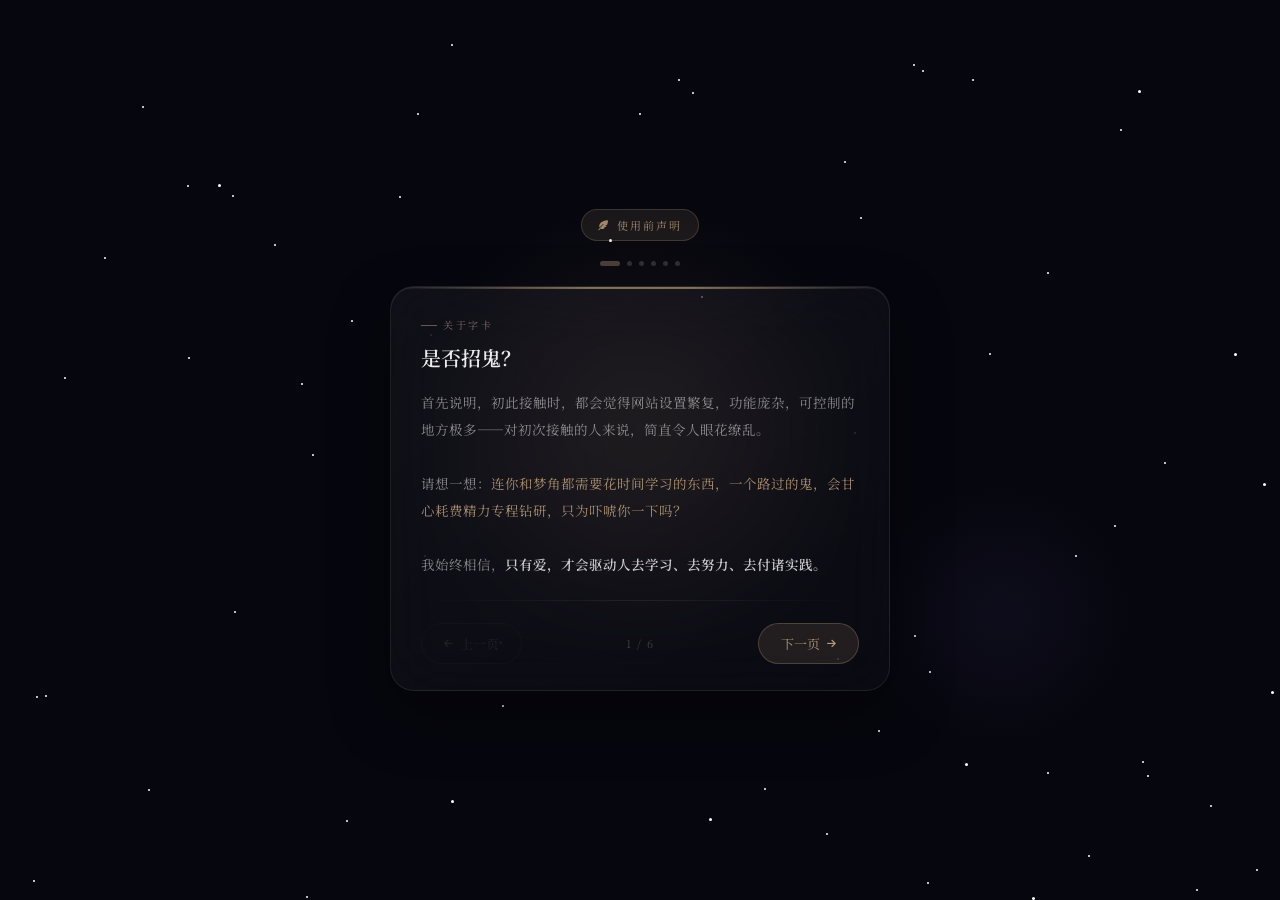
==== commit c3bebeca: "Add files via upload" ====
--- a/index (1).html
+++ b/index (1).html
@@ -23,6 +23,10 @@
     <link rel="stylesheet" href="css/gift.css">
     <link rel="stylesheet" href="css/quick-quiz.css">
     <link rel="stylesheet" href="css/moments.css">
+    <link rel="stylesheet" href="css/dream-questionnaire.css">
+    <link rel="stylesheet" href="css/companion.css">
+    <link rel="stylesheet" href="css/companion-diary.css">
+    <link rel="stylesheet" href="css/sync-questionnaire.css">
 
     <style id="css-live-preview-style"></style>
 
@@ -1335,6 +1339,26 @@
                         <i class="fa-solid fa-face-kiss-wink-heart"></i><span>朋友圈</span>
                     </div>
 
+                    <div class="settings-item" id="dream-questionnaire-function">
+                        <i class="fas fa-clipboard-list"></i><span>梦向问卷</span>
+                    </div>
+
+                    <div class="settings-item" id="sync-questionnaire-function">
+                        <i class="fas fa-list-check"></i><span>同步问卷</span>
+                    </div>
+
+                    <div class="settings-item" id="companion-btn">
+                        <i class="fas fa-hand-holding-heart"></i><span>陪伴</span>
+                    </div>
+
+                    <div class="settings-item" id="companion-bg-manager-btn">
+                        <i class="fas fa-photo-film"></i><span>陪伴背景/音乐管理</span>
+                    </div>
+
+                    <div class="settings-item" id="companion-diary-function">
+                        <i class="fas fa-book"></i><span>陪伴日记</span>
+                    </div>
+
                     
                 </div>
             </div>
@@ -2255,6 +2279,820 @@
     </div>
 </div>
 
+<!-- 梦向问卷模态框 -->
+<!-- ========== 陪伴功能弹窗 ========== -->
+
+<!-- ① 陪伴模式选择 -->
+
+<div class="companion-modal" id="companion-modal">
+
+<div class="modal-content companion-modal-content">
+
+<div class="modal-title">
+
+<i class="fas fa-hand-holding-heart"></i><span>陪伴</span>
+
+</div>
+
+<div class="companion-grid">
+
+<div class="companion-mode-card" data-mode="study">
+
+<i class="fas fa-book-open"></i><span>一起学习</span>
+
+</div>
+
+<div class="companion-mode-card" data-mode="work">
+
+<i class="fas fa-laptop-code"></i><span>一起工作</span>
+
+</div>
+
+<div class="companion-mode-card" data-mode="exercise">
+
+<i class="fas fa-person-running"></i><span>一起运动</span>
+
+</div>
+
+<div class="companion-mode-card" data-mode="sleep">
+
+<i class="fas fa-moon"></i><span>一起睡觉</span>
+
+</div>
+
+</div>
+
+<div class="modal-buttons">
+
+<button class="modal-btn modal-btn-secondary" id="companion-modal-close">关闭</button>
+
+</div>
+
+</div>
+
+</div>
+
+<!-- ② 首次初始化弹窗 -->
+
+<div class="companion-modal" id="setup-modal">
+
+<div class="modal-content companion-setup-content">
+
+<div class="modal-title">
+
+<i id="setup-modal-icon" class="fas fa-book-open"></i>
+
+<span id="setup-modal-title">陪我学习</span>
+
+</div>
+
+<div id="setup-step-bg">
+
+<p class="companion-setup-desc">请上传一张梦角的图片或视频，作为陪伴背景 ✦</p>
+
+<div id="setup-bg-preview" class="companion-bg-preview" style="display:none;"></div>
+
+<div id="setup-bg-trigger" class="companion-upload-zone">
+
+<i class="fas fa-cloud-arrow-up"></i>
+
+<span>点击上传图片 / 视频</span>
+
+<small>支持 jpg · png · gif · mp4 · mov，建议 ≤ 100MB</small>
+
+</div>
+
+<input type="file" id="setup-bg-input" accept="image/*,video/*" style="display:none">
+
+<div class="companion-setup-btns">
+
+<button class="modal-btn modal-btn-secondary" id="setup-btn-cancel">取消</button>
+
+<button class="modal-btn modal-btn-primary" id="setup-btn-next" style="display:none">
+
+下一步 <i class="fas fa-arrow-right"></i>
+
+</button>
+
+</div>
+
+</div>
+
+<div id="setup-step-voice" style="display:none;">
+
+<p class="companion-setup-desc">上传梦角的语音，点击屏幕时会随机播放 ✦</p>
+
+<div id="setup-voice-trigger" class="companion-upload-zone companion-upload-zone--small">
+
+<i class="fas fa-microphone"></i>
+
+<span>点击上传语音</span>
+
+<small>支持 mp3 · m4a · wav，可多选</small>
+
+</div>
+
+<input type="file" id="setup-voice-input" accept="audio/*" multiple style="display:none">
+
+<div id="setup-voice-list" class="companion-voice-list"></div>
+
+<div class="companion-setup-btns">
+
+<button class="modal-btn modal-btn-secondary" id="setup-btn-skip">跳过</button>
+
+<button class="modal-btn modal-btn-primary" id="setup-btn-finish">
+
+<i class="fas fa-check"></i> 完成
+
+</button>
+
+</div>
+
+</div>
+
+</div>
+
+</div>
+
+<!-- ③ 时间选择弹窗 -->
+
+<div class="companion-modal" id="time-modal">
+
+<div class="modal-content companion-time-content">
+
+<div class="modal-title">
+
+<i id="time-modal-icon" class="fas fa-book-open"></i>
+
+<span id="time-modal-title">陪我学习</span>
+
+</div>
+
+<p class="companion-setup-desc">选择本次陪伴时长</p>
+
+<div id="time-options-grid" class="companion-time-grid"></div>
+
+<div class="modal-buttons">
+
+<button class="modal-btn modal-btn-secondary" id="time-modal-close">取消</button>
+
+</div>
+
+</div>
+
+</div>
+
+<!-- ④ 全屏陪伴页面 -->
+
+<div id="companion-page" class="companion-page">
+
+<div id="companion-bg-container" class="companion-bg-container"></div>
+
+<div class="companion-overlay"></div>
+
+<!-- 左上角退出 -->
+
+<button id="companion-exit-btn" class="companion-ctrl-btn companion-exit-corner">
+
+<i class="fas fa-xmark"></i>
+
+</button>
+
+<!-- 右上角玻璃球计时器 -->
+
+<div id="companion-timer-area" class="companion-timer-glass">
+
+<div id="companion-timer-display" class="companion-timer-display">00:00</div>
+
+<div id="companion-timer-label" class="companion-timer-label">STUDY</div>
+
+<div class="companion-timer-dots">
+
+<span></span><span></span><span></span>
+
+</div>
+
+</div>
+
+<!-- 底部场景提示 -->
+
+<div class="companion-hint-bottom">
+
+<span id="companion-hint-text">正在一起学习 · 加油</span>
+
+</div>
+
+<!-- ✦ 右下角背景音按钮 ✦ -->
+
+<button id="companion-noise-btn" class="companion-ctrl-btn companion-noise-corner" title="背景音">
+
+<i class="fas fa-music"></i>
+
+</button>
+
+<!-- ✦ 右下角对话历史按钮 ✦ -->
+
+<button id="companion-history-btn" class="companion-ctrl-btn companion-history-corner" title="本次对话">
+
+<i class="fas fa-comment-dots"></i>
+
+</button>
+
+<!-- ✦ 右下角键盘按钮（切换输入区） ✦ -->
+
+<button id="companion-keyboard-btn" class="companion-ctrl-btn companion-keyboard-corner" title="发消息">
+
+<i class="fas fa-keyboard"></i>
+
+</button>
+
+<!-- ✦ 陪伴输入区（默认隐藏） ✦ -->
+
+<div id="companion-input-bar" class="companion-input-bar">
+
+<input type="text" id="companion-input-field" class="companion-input-field" placeholder="说点什么吧…" maxlength="500">
+
+<button id="companion-emoji-btn" class="companion-input-btn" title="表情包">
+
+<i class="far fa-smile"></i>
+
+</button>
+
+<button id="companion-image-btn" class="companion-input-btn" title="图片">
+
+<i class="far fa-image"></i>
+
+</button>
+
+</div>
+
+<!-- ✦ 梦角气泡容器（点击时浮现） ✦ -->
+
+<div id="companion-bubble-area" class="companion-bubble-area"></div>
+
+<!-- ✦ 梦角正在输入指示器 ✦ -->
+
+<div id="companion-typing-indicator" class="companion-typing-indicator">
+
+<div class="companion-typing-avatar"><i class="fas fa-user"></i></div>
+
+<div class="companion-typing-bubble">
+
+<span class="companion-typing-name"></span>
+
+<span class="companion-typing-dots">
+
+<span></span><span></span><span></span>
+
+</span>
+
+</div>
+
+</div>
+
+<div id="companion-exit-confirm" class="companion-exit-confirm">
+
+<div class="companion-exit-box">
+
+<p>现在就要走了吗？</p>
+
+<div class="companion-exit-btns">
+
+<button id="exit-confirm-no" class="modal-btn modal-btn-secondary">再陪一会儿</button>
+
+<button id="exit-confirm-yes" class="modal-btn modal-btn-primary">下次见</button>
+
+</div>
+
+</div>
+
+</div>
+
+</div>
+
+<!-- ========== / 陪伴功能弹窗 ========== -->
+
+<!-- 陪伴日记 modal -->
+
+<div class="modal" id="companion-diary-modal">
+
+<div class="modal-content cd-modal-content">
+
+<!-- 头部 -->
+
+<div class="cd-header">
+
+<div class="cd-title">
+
+<i class="fas fa-book"></i>
+
+<span>陪伴日记</span>
+
+</div>
+
+<div class="cd-header-actions">
+
+<button class="cd-stats-btn" id="cd-stats-btn">
+
+<i class="fas fa-chart-pie"></i><span>统计</span>
+
+</button>
+
+</div>
+
+</div>
+
+<!-- 工具栏：月份选择 + 筛选 -->
+
+<div class="cd-toolbar">
+
+<div class="cd-month-display" id="cd-month-display">
+
+<span id="cd-month-text">2025年6月</span>
+
+<i class="fas fa-chevron-down"></i>
+
+</div>
+
+<div class="cd-filters">
+
+<div class="cd-chip" id="cd-chip-mode">
+
+<span id="cd-chip-mode-label">种类</span>
+
+<i class="fas fa-chevron-down"></i>
+
+<div class="cd-dropdown" id="cd-dropdown-mode">
+
+<div class="cd-dropdown-item" data-val="all">全部</div>
+
+<div class="cd-dropdown-item" data-val="study">学习</div>
+
+<div class="cd-dropdown-item" data-val="work">工作</div>
+
+<div class="cd-dropdown-item" data-val="exercise">运动</div>
+
+<div class="cd-dropdown-item" data-val="sleep">睡觉</div>
+
+</div>
+
+</div>
+
+<div class="cd-chip" id="cd-chip-init">
+
+<span id="cd-chip-init-label">邀请</span>
+
+<i class="fas fa-chevron-down"></i>
+
+<div class="cd-dropdown" id="cd-dropdown-init">
+
+<div class="cd-dropdown-item" data-val="all">全部</div>
+
+<div class="cd-dropdown-item" data-val="partner" data-name-partner>梦角邀请</div>
+
+<div class="cd-dropdown-item" data-val="user" data-name-me>我邀请</div>
+
+<div class="cd-dropdown-item" data-val="missed" data-name-missed>我错过了</div>
+
+</div>
+
+</div>
+
+</div>
+
+</div>
+
+<!-- 月历弹出层 -->
+
+<div class="cd-cal-popup" id="cd-cal-popup">
+
+<div class="cd-cal-year">
+
+<button class="cd-cal-year-btn" id="cd-cal-prev-year"><i class="fas fa-chevron-left"></i></button>
+
+<span class="cd-cal-year-label" id="cd-cal-year-label">2025</span>
+
+<button class="cd-cal-year-btn" id="cd-cal-next-year"><i class="fas fa-chevron-right"></i></button>
+
+</div>
+
+<div class="cd-cal-months" id="cd-cal-months"></div>
+
+</div>
+
+<!-- 日记本主体 -->
+
+<div class="cd-body">
+
+<div class="cd-spine">
+
+<div class="cd-ring-wrap"><div class="cd-ring-back"></div><div class="cd-ring-front"></div></div>
+
+<div class="cd-ring-wrap"><div class="cd-ring-back"></div><div class="cd-ring-front"></div></div>
+
+<div class="cd-ring-wrap"><div class="cd-ring-back"></div><div class="cd-ring-front"></div></div>
+
+<div class="cd-ring-wrap"><div class="cd-ring-back"></div><div class="cd-ring-front"></div></div>
+
+<div class="cd-ring-wrap"><div class="cd-ring-back"></div><div class="cd-ring-front"></div></div>
+
+<div class="cd-ring-wrap"><div class="cd-ring-back"></div><div class="cd-ring-front"></div></div>
+
+</div>
+
+<div class="cd-pages" id="cd-pages">
+
+<!-- JS 渲染日记条目 -->
+
+</div>
+
+</div>
+
+<!-- 统计视图（默认隐藏） -->
+
+<div class="cd-stats-view" id="cd-stats-view">
+
+<div class="cd-stats-back" id="cd-stats-back">
+
+<i class="fas fa-arrow-left"></i><span>返回日记</span>
+
+</div>
+
+<div class="cd-stats-body">
+
+<div class="cd-totals">
+
+<div class="cd-total-card">
+
+<div class="cd-total-num" id="cd-total-count">0</div>
+
+<div class="cd-total-label">累计陪伴次数</div>
+
+</div>
+
+<div class="cd-total-card">
+
+<div class="cd-total-num" id="cd-total-duration">0min</div>
+
+<div class="cd-total-label">累计陪伴时长</div>
+
+</div>
+
+</div>
+
+<div class="cd-chart-section">
+
+<div class="cd-chart-title">邀请来源</div>
+
+<div class="cd-pie-wrap">
+
+<canvas id="cd-pie-init" width="120" height="120"></canvas>
+
+<div class="cd-legend" id="cd-legend-init"></div>
+
+</div>
+
+</div>
+
+<div class="cd-chart-section">
+
+<div class="cd-chart-title">种类分布</div>
+
+<div class="cd-pie-wrap">
+
+<canvas id="cd-pie-mode" width="120" height="120"></canvas>
+
+<div class="cd-legend" id="cd-legend-mode"></div>
+
+</div>
+
+</div>
+
+</div>
+
+</div>
+
+<!-- 关闭按钮 -->
+
+<div class="modal-buttons" style="position:sticky;bottom:0;background:var(--secondary-bg);border-top:1px solid var(--border-color);padding:12px 0 0;z-index:10;margin-top:8px;margin-left:-24px;margin-right:-24px;padding-left:24px;padding-right:24px;padding-bottom:max(14px, env(safe-area-inset-bottom, 0px));">
+
+<button class="modal-btn modal-btn-secondary" id="cd-back-btn" onclick="(function(){hideModal(document.getElementById('companion-diary-modal'));showModal(document.getElementById('advanced-modal'))})()">
+
+<i class="fas fa-arrow-left"></i> 返回
+
+</button>
+
+<button class="modal-btn modal-btn-secondary" id="close-companion-diary">关闭</button>
+
+</div>
+
+</div>
+
+</div>
+
+<!-- 备注编辑弹层 -->
+
+<div class="modal" id="cd-note-edit-modal">
+
+<div class="modal-content" style="max-width:340px;">
+
+<div class="modal-title">
+
+<i class="fas fa-pen"></i><span>编辑备注</span>
+
+</div>
+
+<div id="cd-note-edit-info" style="font-size:13px;color:var(--text-secondary);margin-bottom:12px;"></div>
+
+<textarea class="modal-textarea" id="cd-note-edit-textarea" rows="4" placeholder="今天和梦角的陪伴时光，想记下点什么…" style="margin-bottom:8px;"></textarea>
+
+<div class="modal-buttons" style="padding-top:8px;">
+
+<button class="modal-btn modal-btn-secondary" id="cd-note-edit-cancel">取消</button>
+
+<button class="modal-btn modal-btn-primary" id="cd-note-edit-save">保存</button>
+
+</div>
+
+</div>
+
+</div>
+
+<!-- 陪伴背景/音乐 独立管理弹窗（不依赖外观设置面板） -->
+<div class="modal" id="companion-bg-manager-modal">
+    <div class="modal-content">
+        <div class="modal-title">
+            <i class="fas fa-hand-holding-heart"></i><span>陪伴背景与音乐</span>
+        </div>
+        <div style="max-height: 65vh; overflow-y: auto;">
+<!-- 陪伴背景管理 -->
+
+<div class="settings-section" id="companion-bg-section">
+
+<div class="settings-section-title">
+
+<i class="fas fa-hand-holding-heart"></i>陪伴背景
+
+<input type="file" id="companion-bg-upload-input" accept="image/*,video/*" style="display:none;">
+
+</div>
+
+<div style="font-size:11px;color:var(--text-secondary);margin-bottom:8px;opacity:0.75;line-height:1.5;">
+
+每个场景独立设置背景，支持图片和视频。点击 <i class="fas fa-plus" style="font-size:10px;"></i> 添加。
+
+</div>
+
+<div class="companion-mgr-tabs" id="companion-bg-tabs" data-mgr="bg">
+
+<button class="companion-mgr-tab active" data-mode="study"><i class="fas fa-book-open"></i><span>学习</span></button>
+
+<button class="companion-mgr-tab" data-mode="work"><i class="fas fa-laptop-code"></i><span>工作</span></button>
+
+<button class="companion-mgr-tab" data-mode="exercise"><i class="fas fa-person-running"></i><span>运动</span></button>
+
+<button class="companion-mgr-tab" data-mode="sleep"><i class="fas fa-moon"></i><span>睡觉</span></button>
+
+</div>
+
+<div class="companion-mgr-list" id="companion-bg-list"></div>
+
+</div>
+
+<!-- 陪伴日记背景 -->
+
+<div class="settings-section" id="diary-bg-section">
+
+<div class="settings-section-title">
+
+<i class="fas fa-book"></i>陪伴日记背景
+
+<input type="file" id="diary-bg-input" accept="image/*" style="display:none;">
+
+</div>
+
+<div style="font-size:11px;color:var(--text-secondary);margin-bottom:8px;opacity:0.75;line-height:1.5;">
+
+日记页面的纸张背景。点击 <i class="fas fa-plus" style="font-size:10px;"></i> 添加，点击项目应用。
+
+</div>
+
+<div class="bg-gallery" id="diary-bg-list"></div>
+
+<div style="text-align: center; margin-top: 10px;">
+
+<button class="modal-btn modal-btn-secondary" id="diary-bg-reset" style="font-size: 12px; padding: 6px 12px;">
+
+<i class="fas fa-undo"></i> 恢复默认背景
+
+</button>
+
+</div>
+
+</div>
+
+<!-- 陪伴音乐管理 -->
+
+<div class="settings-section" id="companion-noise-section">
+
+<div class="settings-section-title">
+
+<i class="fas fa-music"></i>陪伴音乐
+
+<input type="file" id="companion-noise-upload-input" accept="*/*" multiple style="display:none;">
+
+</div>
+
+<div style="font-size:11px;color:var(--text-secondary);margin-bottom:8px;opacity:0.75;line-height:1.5;">
+
+每个场景独立设置音乐，陪伴中持续播放。点击 <i class="fas fa-plus" style="font-size:10px;"></i> 添加。
+
+</div>
+
+<div class="companion-mgr-tabs" id="companion-noise-tabs" data-mgr="noise">
+
+<button class="companion-mgr-tab active" data-mode="study"><i class="fas fa-book-open"></i><span>学习</span></button>
+
+<button class="companion-mgr-tab" data-mode="work"><i class="fas fa-laptop-code"></i><span>工作</span></button>
+
+<button class="companion-mgr-tab" data-mode="exercise"><i class="fas fa-person-running"></i><span>运动</span></button>
+
+<button class="companion-mgr-tab" data-mode="sleep"><i class="fas fa-moon"></i><span>睡觉</span></button>
+
+</div>
+
+<div class="companion-mgr-list" id="companion-noise-list"></div>
+
+</div>
+        </div>
+        <div class="modal-buttons">
+            <button class="modal-btn modal-btn-secondary" id="companion-bg-manager-close">关闭</button>
+        </div>
+    </div>
+</div>
+<script>
+document.addEventListener('DOMContentLoaded', function() {
+    var btn = document.getElementById('companion-bg-manager-btn');
+    var modal = document.getElementById('companion-bg-manager-modal');
+    var closeBtn = document.getElementById('companion-bg-manager-close');
+    if (btn && modal) {
+        btn.addEventListener('click', function() {
+            var advancedModal = document.getElementById('advanced-modal');
+            if (advancedModal && typeof hideModal === 'function') hideModal(advancedModal);
+            if (typeof showModal === 'function') showModal(modal);
+            else modal.style.display = 'flex';
+            // 主动点一下默认激活的tab，确保列表首次打开就有内容（而不是等用户手动点一次才刷新）
+            setTimeout(function() {
+                var bgActiveTab = document.querySelector('#companion-bg-tabs .companion-mgr-tab.active');
+                if (bgActiveTab) bgActiveTab.click();
+                var noiseActiveTab = document.querySelector('#companion-noise-tabs .companion-mgr-tab.active');
+                if (noiseActiveTab) noiseActiveTab.click();
+                if (typeof window.renderDiaryBgGallery === 'function') window.renderDiaryBgGallery();
+            }, 50);
+        });
+    }
+    if (closeBtn && modal) {
+        closeBtn.addEventListener('click', function() {
+            if (typeof hideModal === 'function') hideModal(modal);
+            else modal.style.display = 'none';
+        });
+    }
+    if (modal) {
+        modal.addEventListener('click', function(e) {
+            if (e.target === modal) {
+                if (typeof hideModal === 'function') hideModal(modal);
+                else modal.style.display = 'none';
+            }
+        });
+    }
+});
+</script>
+
+<!-- 同步问卷主列表弹窗 -->
+<div class="modal" id="sync-questionnaire-modal">
+    <div class="modal-content" style="max-width: 480px; max-height: 85vh; display: flex; flex-direction: column;">
+        <div class="modal-title">
+            <i class="fas fa-list-check"></i><span>同步问卷</span>
+        </div>
+        <div id="sq-deck" style="flex:1; overflow-y:auto; padding: 4px 0;"></div>
+        <div class="modal-buttons" style="gap:8px;">
+            <input type="file" id="sq-import-input" accept="application/json" style="display:none;">
+            <button class="modal-btn modal-btn-secondary" id="sq-import-btn" style="flex:1;"><i class="fas fa-file-import"></i> 导入</button>
+            <button class="modal-btn modal-btn-primary" id="sq-new-btn" style="flex:1;"><i class="fas fa-plus"></i> 新建问卷</button>
+            <button class="modal-btn modal-btn-secondary" id="close-sync-questionnaire-modal" style="flex:1;">关闭</button>
+        </div>
+    </div>
+</div>
+
+<!-- 同步问卷详情/编辑共用的小弹窗 -->
+<div class="modal" id="sq-inner-modal">
+    <div class="modal-content">
+        <div class="modal-title">
+            <span id="sq-modal-title">问卷</span>
+        </div>
+        <div id="sq-modal-body"></div>
+        <div class="modal-buttons">
+            <button class="modal-btn modal-btn-secondary" id="sq-inner-modal-close" style="flex:1;">关闭</button>
+        </div>
+    </div>
+</div>
+
+<!-- 邀请提示条 -->
+<div id="sq-invite-popup" class="sq-invite-popup">
+    <div class="sq-ip-icon" id="sq-ip-icon"><i class="fas fa-paper-plane"></i></div>
+    <div>
+        <div class="sq-ip-title" id="sq-ip-title"></div>
+        <div class="sq-ip-sub" id="sq-ip-sub"></div>
+    </div>
+</div>
+
+<!-- 逐题填写全屏 -->
+<div id="sq-fill-overlay">
+    <div class="sq-fill-header">
+        <div>
+            <div class="sq-fill-title" id="sq-fill-title">问卷标题</div>
+            <div class="sq-fill-progress" id="sq-fill-progress">1 / 1</div>
+        </div>
+        <button class="sq-fill-close" id="sq-fill-close"><i class="fas fa-times"></i></button>
+    </div>
+    <div class="sq-fill-body" id="sq-fill-body"></div>
+</div>
+
+<div class="modal" id="dream-questionnaire-modal">
+    <div class="modal-content" style="max-width: 480px; max-height: 90vh; display: flex; flex-direction: column;">
+        <div class="modal-title">
+            <i class="fas fa-clipboard-list"></i><span>梦向问卷</span>
+        </div>
+
+        <div class="dq-tabs" id="dq-tabs">
+            <div class="dq-tab active" data-dqtab="all">我发的问卷</div>
+            <div class="dq-tab" data-dqtab="received">收到的回复</div>
+        </div>
+
+        <div id="dq-main-view" style="flex:1; overflow-y: auto; padding: 0 4px;">
+            <div id="dq-list" style="display: flex; flex-direction: column; gap: 10px;"></div>
+
+            <div id="dq-received" style="display: none;">
+                <div id="dq-received-list"></div>
+            </div>
+        </div>
+
+        <div id="dq-editor-view" style="display: none; flex: 1; overflow-y: auto; padding: 10px 4px;">
+            <div style="margin-bottom: 14px;">
+                <label style="font-size: 12px; color: var(--text-secondary); margin-bottom: 5px; display: block;">问卷标题</label>
+                <input type="text" id="dq-title-input" class="modal-input" placeholder="例如：关于我的小调查" style="margin-bottom: 0;">
+            </div>
+
+            <div style="margin-bottom: 14px;">
+                <label style="font-size: 12px; color: var(--text-secondary); margin-bottom: 8px; display: block;">问卷类型</label>
+                <div style="display: flex; gap: 8px;">
+                    <button class="modal-btn modal-btn-primary dq-type-btn" data-type="choice" style="flex: 1; font-size: 12px; padding: 8px;">
+                        <i class="fas fa-list-ul"></i> 选择题
+                    </button>
+                    <button class="modal-btn modal-btn-secondary dq-type-btn" data-type="fill" style="flex: 1; font-size: 12px; padding: 8px;">
+                        <i class="fas fa-pen"></i> 填空题
+                    </button>
+                </div>
+            </div>
+
+            <div id="dq-questions-container" style="display: flex; flex-direction: column; gap: 12px; margin-bottom: 14px;"></div>
+
+            <button id="dq-add-question-btn" class="modal-btn modal-btn-secondary" style="width: 100%; margin-bottom: 14px; display: flex; align-items: center; justify-content: center; gap: 6px;">
+                <i class="fas fa-plus"></i> 添加题目
+            </button>
+
+            <div style="margin-bottom: 14px;">
+                <label style="font-size: 12px; color: var(--text-secondary); margin-bottom: 8px; display: block;">回复时间</label>
+                <div style="display: flex; gap: 8px;">
+                    <button class="modal-btn modal-btn-primary dq-reply-time-btn" data-time="immediate" style="flex: 1; font-size: 12px; padding: 8px;">
+                        <i class="fas fa-bolt"></i> 立即收到
+                    </button>
+                    <button class="modal-btn modal-btn-secondary dq-reply-time-btn" data-time="random" style="flex: 1; font-size: 12px; padding: 8px;">
+                        <i class="fas fa-clock"></i> 随机时间
+                    </button>
+                </div>
+                <div id="dq-random-hint" style="display: none; font-size: 11px; color: var(--text-secondary); margin-top: 6px; padding: 6px 10px; background: var(--primary-bg); border-radius: 8px;">
+                    <i class="fas fa-info-circle"></i> 对方将在 <strong>0 ~ 300 分钟</strong>内随机回复
+                </div>
+            </div>
+        </div>
+
+        <div id="dq-answer-view" style="display: none; flex: 1; overflow-y: auto; padding: 10px 4px;">
+            <div id="dq-answer-content"></div>
+        </div>
+
+        <div class="modal-buttons">
+            <button class="modal-btn modal-btn-secondary" id="dq-back-btn" style="display: none;">返回</button>
+            <button class="modal-btn modal-btn-secondary" id="dq-send-btn" style="display: none;">
+                <i class="fas fa-paper-plane"></i> 发送问卷
+            </button>
+            <button class="modal-btn modal-btn-primary" id="dq-save-btn" style="display: none;">保存问卷</button>
+            <button class="modal-btn modal-btn-primary" id="dq-create-btn">创建新问卷</button>
+            <button class="modal-btn modal-btn-secondary" id="close-dq-modal">关闭</button>
+        </div>
+    </div>
+</div>
+
     <!-- == 核心层 == -->
     <script src="js/config.js"></script>
     <script src="js/utils.js"></script>
@@ -2310,6 +3148,11 @@
         <script src="js/features/gift.js"></script>
         <script src="js/features/quick-quiz.js"></script>
         <script src="js/features/moments.js"></script>
+        <script src="js/features/dream-questionnaire.js"></script>
+        <script src="js/features/companion-diary.js"></script>
+        <script src="js/features/companion.js"></script>
+        <script src="js/features/music-invite.js"></script>
+        <script src="js/features/sync-questionnaire.js"></script>
 
 </body>
 </html>
--- a/css/styles.css
+++ b/css/styles.css
@@ -10047,6 +10047,7 @@
             border: 1px solid var(--border-color);
             border-radius: 18px;
             overflow: hidden;
+            flex-shrink: 0; /* 防止在窄屏/小窗下被父级flex容器错误压缩成一条线 */
         }
         .dm-row-item {
             display: flex;
@@ -10055,6 +10056,8 @@
             padding: 13px 16px;
             border-bottom: 1px solid var(--border-color);
             transition: background 0.15s;
+            min-height: 24px; /* 同上，给个明确高度兜底 */
+            flex-shrink: 0;
         }
         .dm-row-item:last-child { border-bottom: none; }
         .dm-row-item:active { background: rgba(var(--accent-color-rgb), 0.04); }
--- a/css/moments.css
+++ b/css/moments.css
@@ -0,0 +1,740 @@
+/* 朋友圈模态框 */
+#moments-modal .modal-content {
+    max-width: 550px;
+    max-height: 70vh;
+    display: flex;
+    flex-direction: column;
+    padding: 0 !important;
+    overflow: hidden;
+    border-radius: 16px;
+}
+.moments-header {
+    display: flex;
+    align-items: center;
+    justify-content: space-between;
+    padding: 14px 16px;
+    border-bottom: 1px solid var(--border-color);
+    background: var(--secondary-bg);
+    flex-shrink: 0;
+}
+.moments-header-title {
+    font-size: 16px;
+    font-weight: 700;
+    color: var(--text-primary);
+    display: flex;
+    align-items: center;
+    gap: 8px;
+}
+.moments-tabs {
+    display: flex;
+    background: var(--secondary-bg);
+    border-bottom: 1px solid var(--border-color);
+    flex-shrink: 0;
+}
+.moments-tab {
+    flex: 1;
+    padding: 11px 0;
+    text-align: center;
+    font-size: 13px;
+    font-weight: 500;
+    color: var(--text-secondary);
+    cursor: pointer;
+    transition: all 0.2s;
+    border-bottom: 2px solid transparent;
+}
+.moments-tab.active {
+    color: var(--accent-color);
+    border-bottom-color: var(--accent-color);
+    font-weight: 600;
+}
+.moments-content {
+    flex: 1;
+    overflow-y: auto;
+    background: var(--primary-bg);
+    padding: 0;
+}
+/* 封面区域 */
+.moments-cover-wrap {
+    position: relative;
+    width: 100%;
+    height: 180px;
+    margin-bottom: 22px; 
+    background: linear-gradient(135deg, #2c3e50, #34495e, #4a6fa5);
+    overflow: hidden;
+    flex-shrink: 0;
+}
+.moments-cover-wrap img {
+    width: 100%;
+    height: 100%;
+    object-fit: cover;
+}
+.moments-cover-change-btn {
+    position: absolute;
+    bottom: 10px;
+    left: 12px;
+    padding: 6px 14px;
+    border-radius: 20px;
+    border: 1px solid rgba(255,255,255,0.5);
+    background: rgba(0,0,0,0.35);
+    color: #fff;
+    font-size: 11px;
+    cursor: pointer;
+    display: flex;
+    align-items: center;
+    gap: 5px;
+    backdrop-filter: blur(4px);
+    transition: all 0.2s;
+}
+.moments-cover-change-btn:hover {
+    background: rgba(0,0,0,0.55);
+}
+.moments-avatar-inline {
+    position: absolute;
+    bottom: 0px;
+    right: 16px;
+    width: 50px;
+    height: 50px;
+    border-radius: 12px;
+    border: 3px solid var(--secondary-bg);
+    background: var(--accent-color);
+    overflow: hidden;
+    display: flex;
+    align-items: center;
+    justify-content: center;
+    z-index: 2;
+    box-shadow: 0 3px 12px rgba(0,0,0,0.18);
+}
+.moments-avatar-inline img {
+    width: 100%;
+    height: 100%;
+    object-fit: cover;
+}
+.moments-avatar-inline i {
+    font-size: 22px;
+    color: #fff;
+}
+/* 朋友圈帖子 */
+.moment-post {
+    background: var(--secondary-bg);
+    margin: 0 0 10px 0;
+    padding: 14px 16px;
+    border-bottom: 1px solid var(--border-color);
+}
+
+.moment-post-header {
+    display: flex;
+    align-items: flex-start;
+    gap: 10px;
+    margin-bottom: 10px;
+}
+.moment-post-avatar {
+    width: 40px;
+    height: 40px;
+    border-radius: 8px;
+    background: var(--accent-color);
+    flex-shrink: 0;
+    overflow: hidden;
+    display: flex;
+    align-items: center;
+    justify-content: center;
+}
+.moment-post-avatar img {
+    width: 100%;
+    height: 100%;
+    object-fit: cover;
+}
+.moment-post-avatar i {
+    font-size: 18px;
+    color: #fff;
+}
+.moment-post-user {
+    flex: 1;
+    min-width: 0;
+}
+.moment-post-name {
+    font-size: 14px;
+    font-weight: 600;
+    color: var(--accent-color);
+    margin-bottom: 2px;
+}
+.moment-post-time {
+    font-size: 11px;
+    color: var(--text-secondary);
+    opacity: 0.7;
+}
+.moment-post-delete {
+    width: 26px;
+    height: 26px;
+    border-radius: 50%;
+    border: none;
+    background: transparent;
+    color: var(--text-secondary);
+    cursor: pointer;
+    font-size: 12px;
+    display: flex;
+    align-items: center;
+    justify-content: center;
+    opacity: 0.4;
+    transition: all 0.2s;
+    flex-shrink: 0;
+}
+.moment-post-delete:hover {
+    opacity: 1;
+    color: #ff4757;
+    background: rgba(255,71,87,0.1);
+}
+.moment-post-text {
+    font-size: 14px;
+    color: var(--text-primary);
+    line-height: 1.6;
+    margin-bottom: 10px;
+    word-break: break-word;
+}
+.moment-post-images {
+    display: grid;
+    gap: 4px;
+    margin-bottom: 10px;
+}
+.moment-post-images.grid-1 { grid-template-columns: 1fr; }
+.moment-post-images.grid-2 { grid-template-columns: 1fr 1fr; }
+.moment-post-images.grid-3 { grid-template-columns: 1fr 1fr 1fr; }
+.moment-post-images.grid-4 { grid-template-columns: 1fr 1fr; }
+.moment-post-images.grid-5,
+.moment-post-images.grid-6 { grid-template-columns: 1fr 1fr 1fr; }
+.moment-post-images.grid-7,
+.moment-post-images.grid-8,
+.moment-post-images.grid-9 { grid-template-columns: 1fr 1fr 1fr; }
+.moment-post-img-wrap {
+    position: relative;
+    width: 100%;
+    min-width: 0;
+    min-height: 0;
+    padding-bottom: 100%;
+    height: 0;
+    border-radius: 6px;
+    overflow: hidden;
+    background: var(--border-color);
+}
+.moment-post-img {
+    position: absolute;
+    top: 0;
+    left: 0;
+    width: 100%;
+    height: 100%;
+    object-fit: cover;
+    cursor: pointer;
+    display: block;
+}
+.moment-post-actions {
+    display: flex;
+    gap: 20px;
+    padding: 8px 0;
+    border-top: 1px solid var(--border-color);
+    margin-top: 8px;
+}
+.moment-action-btn {
+    background: none;
+    border: none;
+    color: var(--text-secondary);
+    font-size: 12px;
+    cursor: pointer;
+    display: flex;
+    align-items: center;
+    gap: 5px;
+    padding: 4px 8px;
+    border-radius: 6px;
+    transition: all 0.2s;
+}
+.moment-action-btn:hover {
+    color: var(--accent-color);
+    background: rgba(var(--accent-color-rgb), 0.06);
+}
+.moment-action-btn.liked {
+    color: #e74c3c;
+}
+/* 评论区域 */
+.moment-comments {
+    background: var(--primary-bg);
+    border-radius: 8px;
+    padding: 8px 12px;
+    margin-top: 6px;
+}
+.moment-comment {
+    padding: 6px 0;
+    border-bottom: 1px solid rgba(var(--accent-color-rgb), 0.06);
+}
+.moment-comment:last-child {
+    border-bottom: none;
+}
+.moment-comment-author {
+    font-size: 12px;
+    font-weight: 600;
+    color: var(--accent-color);
+    margin-bottom: 3px;
+}
+.moment-comment-text {
+    font-size: 13px;
+    color: var(--text-primary);
+    line-height: 1.5;
+}
+.moment-comment-expand {
+    display: inline-flex;
+    align-items: center;
+    gap: 4px;
+    font-size: 11px;
+    color: var(--accent-color);
+    cursor: pointer;
+    margin-top: 4px;
+    padding: 2px 8px;
+    border-radius: 10px;
+    border: 1px solid rgba(var(--accent-color-rgb), 0.2);
+    background: rgba(var(--accent-color-rgb), 0.04);
+    transition: all 0.2s;
+}
+.moment-comment-expand:hover {
+    background: rgba(var(--accent-color-rgb), 0.1);
+}
+.moment-comment-expanded {
+    font-size: 12px;
+    color: var(--text-secondary);
+    line-height: 1.6;
+    padding: 8px 10px;
+    margin-top: 6px;
+    background: rgba(var(--accent-color-rgb), 0.04);
+    border-radius: 8px;
+    border-left: 2px solid var(--accent-color);
+}
+.moment-comment-reply {
+    font-size: 11px;
+    color: var(--text-secondary);
+    cursor: pointer;
+    margin-top: 4px;
+    padding: 2px 6px;
+    border-radius: 4px;
+    display: inline-block;
+    transition: all 0.2s;
+}
+.moment-comment-reply:hover {
+    color: var(--accent-color);
+    background: rgba(var(--accent-color-rgb), 0.06);
+}
+/* 发布朋友圈 */
+.moments-publish-bar {
+    padding: 10px 16px;
+    border-top: 1px solid var(--border-color);
+    background: var(--secondary-bg);
+    flex-shrink: 0;
+    display: flex;
+    gap: 10px;
+}
+.moments-publish-bar-top {
+    position: sticky;
+    top: -1px;
+    z-index: 5;
+    border-top: none;
+    border-bottom: 1px solid var(--border-color);
+    margin: 0 0 12px;
+    padding: 10px 16px;
+}
+.moments-publish-btn {
+    flex: 1;
+    padding: 11px;
+    border-radius: 22px;
+    border: 1.5px dashed var(--accent-color);
+    background: rgba(var(--accent-color-rgb), 0.05);
+    color: var(--accent-color);
+    font-size: 13px;
+    font-weight: 600;
+    cursor: pointer;
+    font-family: var(--font-family);
+    display: flex;
+    align-items: center;
+    justify-content: center;
+    gap: 6px;
+    transition: all 0.2s;
+}
+.moments-publish-btn:hover {
+    background: rgba(var(--accent-color-rgb), 0.12);
+    transform: translateY(-1px);
+}
+/* 发布编辑器 */
+.moments-editor-overlay {
+    position: fixed;
+    inset: 0;
+    z-index: 99990;
+    background: rgba(0,0,0,0.6);
+    backdrop-filter: blur(8px);
+    display: none;
+    align-items: center;
+    justify-content: center;
+    animation: fadeIn 0.25s ease;
+}
+.moments-editor-overlay.active {
+    display: flex;
+}
+.moments-editor {
+    background: var(--secondary-bg);
+    border-radius: 20px;
+    width: 92%;
+    max-width: 480px;
+    max-height: 90vh;
+    display: flex;
+    flex-direction: column;
+    box-shadow: 0 24px 80px rgba(0,0,0,0.4);
+    animation: modalContentSlideIn 0.3s ease forwards;
+    overflow: hidden;
+}
+.moments-editor-header {
+    display: flex;
+    align-items: center;
+    justify-content: space-between;
+    padding: 14px 16px;
+    border-bottom: 1px solid var(--border-color);
+    flex-shrink: 0;
+}
+.moments-editor-title {
+    font-size: 15px;
+    font-weight: 700;
+    color: var(--text-primary);
+}
+.moments-editor-close {
+    width: 30px;
+    height: 30px;
+    border-radius: 50%;
+    border: 1px solid var(--border-color);
+    background: var(--primary-bg);
+    color: var(--text-secondary);
+    cursor: pointer;
+    display: flex;
+    align-items: center;
+    justify-content: center;
+    font-size: 14px;
+    transition: all 0.2s;
+}
+.moments-editor-close:hover {
+    background: var(--border-color);
+    color: var(--text-primary);
+}
+.moments-editor-body {
+    flex: 1;
+    overflow-y: auto;
+    padding: 16px;
+    display: flex;
+    flex-direction: column;
+    gap: 14px;
+}
+.moments-editor-textarea {
+    width: 100%;
+    min-height: 80px;
+    padding: 12px;
+    border: 1.5px solid var(--border-color);
+    border-radius: 12px;
+    background: var(--primary-bg);
+    color: var(--text-primary);
+    font-size: 14px;
+    font-family: var(--font-family);
+    resize: vertical;
+    outline: none;
+    transition: border-color 0.2s;
+    line-height: 1.6;
+    box-sizing: border-box;
+}
+.moments-editor-textarea:focus {
+    border-color: var(--accent-color);
+}
+.moments-editor-images-preview {
+    display: grid;
+    grid-template-columns: repeat(3, 1fr);
+    grid-auto-rows: 1fr;
+    gap: 8px;
+}
+.moments-editor-img-item {
+    position: relative;
+    width: 100%;
+    min-width: 0;
+    min-height: 0;
+    padding-bottom: 100%;
+    height: 0;
+    border-radius: 10px;
+    overflow: hidden;
+    border: 2px solid var(--border-color);
+    background: var(--primary-bg);
+}
+.moments-editor-img-item img {
+    position: absolute;
+    top: 0;
+    left: 0;
+    width: 100%;
+    height: 100%;
+    object-fit: cover;
+    display: block;
+}
+.moments-editor-img-remove {
+    position: absolute;
+    top: 4px;
+    right: 4px;
+    width: 22px;
+    height: 22px;
+    border-radius: 50%;
+    background: rgba(0,0,0,0.6);
+    color: #fff;
+    border: none;
+    cursor: pointer;
+    display: flex;
+    align-items: center;
+    justify-content: center;
+    font-size: 10px;
+}
+.moments-editor-img-desc {
+    width: 100%;
+    padding: 4px 6px;
+    border: 1px solid var(--border-color);
+    border-radius: 4px;
+    font-size: 10px;
+    background: rgba(0,0,0,0.5);
+    color: #fff;
+    outline: none;
+    position: absolute;
+    bottom: 0;
+    left: 0;
+    right: 0;
+    box-sizing: border-box;
+}
+.moments-editor-add-img {
+    aspect-ratio: 1;
+    border-radius: 10px;
+    border: 2px dashed var(--border-color);
+    background: var(--primary-bg);
+    display: flex;
+    flex-direction: column;
+    align-items: center;
+    justify-content: center;
+    cursor: pointer;
+    color: var(--text-secondary);
+    font-size: 11px;
+    gap: 4px;
+    transition: all 0.2s;
+}
+.moments-editor-add-img:hover {
+    border-color: var(--accent-color);
+    color: var(--accent-color);
+}
+.moments-editor-footer {
+    padding: 12px 16px;
+    border-top: 1px solid var(--border-color);
+    flex-shrink: 0;
+    display: flex;
+    gap: 10px;
+}
+.moments-editor-submit {
+    flex: 1;
+    padding: 12px;
+    border-radius: 12px;
+    border: none;
+    background: var(--accent-color);
+    color: #fff;
+    font-size: 14px;
+    font-weight: 600;
+    cursor: pointer;
+    font-family: var(--font-family);
+    transition: all 0.2s;
+}
+.moments-editor-submit:disabled {
+    opacity: 0.5;
+    cursor: not-allowed;
+}
+.moments-editor-submit:hover:not(:disabled) {
+    opacity: 0.88;
+}
+/* 梦角封面管理 */
+.moments-cover-manager {
+    padding: 16px;
+    display: flex;
+    flex-direction: column;
+    gap: 12px;
+}
+.moments-cover-options {
+    display: grid;
+    grid-template-columns: repeat(3, 1fr);
+    grid-auto-rows: 1fr;
+    gap: 10px;
+}
+.moments-cover-option {
+    position: relative;
+    width: 100%;
+    min-width: 0;
+    min-height: 0;
+    padding-bottom: 62.5%;
+    height: 0;
+    border-radius: 10px;
+    overflow: hidden;
+    border: 2px solid var(--border-color);
+    cursor: pointer;
+    transition: all 0.2s;
+}
+.moments-cover-option.active {
+    border-color: var(--accent-color);
+    box-shadow: 0 0 0 2px rgba(var(--accent-color-rgb), 0.3);
+}
+.moments-cover-option img {
+    position: absolute;
+    top: 0;
+    left: 0;
+    width: 100%;
+    height: 100%;
+    object-fit: cover;
+    display: block;
+}
+.moments-cover-option .cover-option-delete {
+    position: absolute;
+    top: 4px;
+    right: 4px;
+    width: 20px;
+    height: 20px;
+    border-radius: 50%;
+    background: rgba(0,0,0,0.5);
+    color: #fff;
+    border: none;
+    cursor: pointer;
+    font-size: 9px;
+    display: flex;
+    align-items: center;
+    justify-content: center;
+    opacity: 0;
+    transition: opacity 0.2s;
+}
+.moments-cover-option:hover .cover-option-delete {
+    opacity: 1;
+}
+.moments-cover-add {
+    aspect-ratio: 16/10;
+    border-radius: 10px;
+    border: 2px dashed var(--border-color);
+    display: flex;
+    flex-direction: column;
+    align-items: center;
+    justify-content: center;
+    cursor: pointer;
+    color: var(--text-secondary);
+    font-size: 11px;
+    gap: 4px;
+    transition: all 0.2s;
+}
+.moments-cover-add:hover {
+    border-color: var(--accent-color);
+    color: var(--accent-color);
+}
+/* 梦角图片池管理 */
+.moments-image-pool {
+    display: grid;
+    grid-template-columns: repeat(3, 1fr);
+    grid-auto-rows: 1fr;
+    gap: 10px;
+    padding: 16px;
+}
+.moments-pool-item {
+    position: relative;
+    width: 100%;
+    min-width: 0;
+    min-height: 0;
+    padding-bottom: 100%;
+    height: 0;
+    border-radius: 10px;
+    overflow: hidden;
+    border: 2px solid var(--border-color);
+}
+.moments-pool-item img {
+    position: absolute;
+    top: 0;
+    left: 0;
+    width: 100%;
+    height: 100%;
+    display: block;
+    object-fit: cover;
+}
+.moments-pool-item-desc {
+    position: absolute;
+    bottom: 0;
+    left: 0;
+    right: 0;
+    background: rgba(0,0,0,0.6);
+    color: #fff;
+    font-size: 9px;
+    padding: 3px 6px;
+    white-space: nowrap;
+    overflow: hidden;
+    text-overflow: ellipsis;
+}
+.moments-pool-item-delete {
+    position: absolute;
+    top: 4px;
+    right: 4px;
+    width: 20px;
+    height: 20px;
+    border-radius: 50%;
+    background: rgba(0,0,0,0.5);
+    color: #fff;
+    border: none;
+    cursor: pointer;
+    font-size: 9px;
+    display: flex;
+    align-items: center;
+    justify-content: center;
+    opacity: 0;
+    transition: opacity 0.2s;
+}
+.moments-pool-item:hover .moments-pool-item-delete {
+    opacity: 1;
+}
+/* 空状态 */
+.moments-empty {
+    display: flex;
+    flex-direction: column;
+    align-items: center;
+    justify-content: center;
+    padding: 60px 20px;
+    color: var(--text-secondary);
+    text-align: center;
+}
+.moments-empty i {
+    font-size: 48px;
+    opacity: 0.25;
+    margin-bottom: 12px;
+}
+.moments-empty p {
+    font-size: 14px;
+    font-weight: 500;
+}
+.moments-empty span {
+    font-size: 12px;
+    opacity: 0.6;
+    margin-top: 4px;
+}
+.moments-partner-actions {
+    padding: 12px 16px;
+    display: flex;
+    gap: 8px;
+    border-bottom: 1px solid var(--border-color);
+    background: var(--secondary-bg);
+    flex-shrink: 0;
+}
+.moments-partner-action-btn {
+    flex: 1;
+    padding: 8px;
+    border-radius: 10px;
+    border: 1px solid var(--border-color);
+    background: var(--primary-bg);
+    color: var(--text-primary);
+    font-size: 11px;
+    cursor: pointer;
+    font-family: var(--font-family);
+    display: flex;
+    align-items: center;
+    justify-content: center;
+    gap: 5px;
+    transition: all 0.2s;
+}
+.moments-partner-action-btn:hover {
+    border-color: var(--accent-color);
+    color: var(--accent-color);
+}
--- a/css/dream-questionnaire.css
+++ b/css/dream-questionnaire.css
@@ -0,0 +1,174 @@
+/* 梦向问卷样式 */
+.dq-card {
+    background: var(--secondary-bg);
+    border: 1px solid var(--border-color);
+    border-radius: 14px;
+    padding: 14px 16px;
+    cursor: pointer;
+    transition: all 0.2s;
+}
+.dq-card:hover {
+    border-color: var(--accent-color);
+    transform: translateY(-2px);
+    box-shadow: 0 4px 12px rgba(var(--accent-color-rgb), 0.1);
+}
+.dq-card-header {
+    display: flex;
+    align-items: center;
+    justify-content: space-between;
+    margin-bottom: 6px;
+}
+.dq-card-title {
+    font-size: 14px;
+    font-weight: 600;
+    color: var(--text-primary);
+}
+.dq-card-badge {
+    font-size: 10px;
+    padding: 2px 8px;
+    border-radius: 10px;
+    font-weight: 500;
+}
+.dq-card-badge.choice { background: rgba(var(--accent-color-rgb), 0.15); color: var(--accent-color); }
+.dq-card-badge.fill { background: rgba(155, 100, 220, 0.15); color: #9b64dc; }
+.dq-card-badge.pending { background: rgba(255, 180, 60, 0.15); color: #e0991e; }
+.dq-card-badge.answered { background: rgba(100, 200, 120, 0.15); color: #4a9b5a; }
+.dq-card-meta {
+    font-size: 11px;
+    color: var(--text-secondary);
+    display: flex;
+    align-items: center;
+    gap: 8px;
+}
+.dq-question-block {
+    background: var(--primary-bg);
+    border: 1px solid var(--border-color);
+    border-radius: 10px;
+    padding: 12px 14px;
+    margin-bottom: 8px;
+}
+.dq-question-header {
+    display: flex;
+    align-items: center;
+    gap: 10px;
+    margin-bottom: 8px;
+}
+.dq-question-number {
+    width: 24px; height: 24px;
+    border-radius: 50%;
+    background: var(--accent-color);
+    color: #fff;
+    display: flex; align-items: center; justify-content: center;
+    font-size: 12px; font-weight: 700; flex-shrink: 0;
+}
+.dq-question-title {
+    flex: 1;
+    font-size: 13px;
+    font-weight: 600;
+    color: var(--text-primary);
+}
+.dq-question-input {
+    width: 100%;
+    padding: 8px 10px;
+    border: 1px solid var(--border-color);
+    border-radius: 8px;
+    background: var(--secondary-bg);
+    color: var(--text-primary);
+    font-size: 13px;
+    outline: none;
+    font-family: var(--font-family);
+}
+.dq-option-row {
+    display: flex;
+    align-items: center;
+    gap: 8px;
+    margin-bottom: 6px;
+}
+.dq-option-input {
+    flex: 1;
+    padding: 6px 8px;
+    border: 1px solid var(--border-color);
+    border-radius: 6px;
+    background: var(--secondary-bg);
+    color: var(--text-primary);
+    font-size: 12px;
+    outline: none;
+    font-family: var(--font-family);
+}
+.dq-option-remove {
+    width: 24px; height: 24px;
+    border-radius: 50%;
+    border: none;
+    background: transparent;
+    color: var(--text-secondary);
+    cursor: pointer;
+    display: flex; align-items: center; justify-content: center;
+    font-size: 12px;
+    transition: all 0.15s;
+}
+.dq-option-remove:hover { color: #ff4757; background: rgba(255,71,87,0.1); }
+.dq-qa-item {
+    margin-bottom: 12px;
+    padding-bottom: 12px;
+    border-bottom: 1px solid var(--border-color);
+}
+.dq-qa-item:last-child { border-bottom: none; margin-bottom: 0; padding-bottom: 0; }
+.dq-qa-question {
+    font-size: 13px;
+    font-weight: 600;
+    color: var(--text-primary);
+    margin-bottom: 4px;
+}
+.dq-qa-answer {
+    font-size: 13px;
+    color: var(--accent-color);
+    padding-left: 8px;
+    border-left: 3px solid var(--accent-color);
+    line-height: 1.6;
+}
+.dq-qa-answer.fill-answer {
+    font-style: italic;
+    color: var(--text-primary);
+    border-left-color: #9b64dc;
+}
+.dq-send-action {
+    display: flex;
+    align-items: center;
+    justify-content: center;
+    gap: 6px;
+}
+.dq-delete-btn {
+    opacity: 0;
+    transition: opacity 0.2s;
+    color: var(--text-secondary);
+    cursor: pointer;
+    padding: 4px;
+    border-radius: 50%;
+}
+.dq-card:hover .dq-delete-btn { opacity: 0.6; }
+.dq-delete-btn:hover { opacity: 1 !important; color: #ff4757; background: rgba(255,71,87,0.1); }
+
+/* 问卷 顶部tab */
+.dq-tabs {
+    display: flex;
+    background: var(--secondary-bg);
+    border-bottom: 1px solid var(--border-color);
+    flex-shrink: 0;
+    margin: 0 -4px;
+}
+.dq-tab {
+    flex: 1;
+    padding: 11px 0;
+    text-align: center;
+    font-size: 13px;
+    font-weight: 500;
+    color: var(--text-secondary);
+    cursor: pointer;
+    transition: all 0.2s;
+    border-bottom: 2px solid transparent;
+}
+.dq-tab.active {
+    color: var(--accent-color);
+    border-bottom-color: var(--accent-color);
+    font-weight: 600;
+}
--- a/css/companion.css
+++ b/css/companion.css
@@ -0,0 +1,1749 @@
+/* ================================================================
+   companion.css — 陪伴功能样式
+   ================================================================ */
+
+/* ── 弹窗基础（复用 .modal，额外处理激活状态）─────────────────── */
+.companion-modal {
+    display: flex;
+    align-items: center;
+    justify-content: center;
+    position: fixed;
+    inset: 0;
+    background: rgba(0,0,0,0.45);
+    z-index: 3000;
+    opacity: 0;
+    pointer-events: none;
+    transition: opacity 0.25s ease;
+}
+.companion-modal.active {
+    opacity: 1;
+    pointer-events: all;
+}
+.companion-modal-content,
+.companion-setup-content,
+.companion-time-content {
+    background: var(--primary-bg, #fff);
+    border-radius: 20px;
+    padding: 28px 24px 20px;
+    width: min(92vw, 420px);
+    box-shadow: 0 20px 60px rgba(0,0,0,0.18);
+    transform: translateY(16px) scale(0.97);
+    transition: transform 0.28s cubic-bezier(0.34,1.56,0.64,1);
+}
+.companion-modal.active .companion-modal-content,
+.companion-modal.active .companion-setup-content,
+.companion-modal.active .companion-time-content {
+    transform: translateY(0) scale(1);
+}
+
+/* ── 陪伴模式选择网格（独立样式，不依赖 settings-card）─────────── */
+.companion-grid {
+    display: grid;
+    grid-template-columns: repeat(2, 1fr);
+    gap: 16px;
+    padding: 10px 5px;
+    margin: 6px 0 10px;
+}
+.companion-mode-card {
+    background-color: var(--primary-bg, #fff);
+    border-radius: 16px;
+    padding: 25px 15px;
+    cursor: pointer;
+    transition: all 0.3s cubic-bezier(0.25, 0.8, 0.25, 1);
+    border: 1px solid var(--border-color, rgba(0,0,0,0.08));
+    display: flex;
+    flex-direction: column;
+    align-items: center;
+    justify-content: center;
+    gap: 12px;
+    box-shadow: 0 8px 20px rgba(0, 0, 0, 0.05);
+    position: relative;
+    overflow: hidden;
+    user-select: none;
+}
+.companion-mode-card:hover {
+    transform: translateY(-4px);
+    box-shadow: 0 14px 32px rgba(0, 0, 0, 0.10);
+    border-color: var(--accent-color, #c5a47e);
+    background-color: var(--secondary-bg, #f9f9f9);
+}
+.companion-mode-card i {
+    font-size: 28px;
+    color: var(--accent-color, #c5a47e);
+    width: 64px;
+    height: 64px;
+    background-color: rgba(var(--accent-color-rgb, 197,164,126), 0.1);
+    border-radius: 50%;
+    display: flex;
+    align-items: center;
+    justify-content: center;
+    margin-bottom: 5px;
+    transition: all 0.3s ease;
+}
+.companion-mode-card:hover i {
+    background-color: var(--accent-color, #c5a47e);
+    color: #fff;
+    transform: scale(1.05);
+    box-shadow: 0 4px 12px rgba(var(--accent-color-rgb, 197,164,126), 0.28);
+}
+.companion-mode-card span {
+    font-size: 15px;
+    font-weight: 600;
+    color: var(--text-primary, #1a1a1a);
+    letter-spacing: 0.5px;
+}
+html[data-theme="dark"] .companion-mode-card i {
+    background-color: rgba(var(--accent-color-rgb, 197,164,126), 0.2);
+}
+
+/* ── 初始化流程 ────────────────────────────────────────────────── */
+.companion-setup-desc {
+    font-size: 13px;
+    color: var(--text-secondary, #888);
+    text-align: center;
+    margin: 6px 0 16px;
+    line-height: 1.6;
+}
+
+.companion-upload-zone {
+    border: 2px dashed rgba(var(--accent-color-rgb, 197,164,126), 0.5);
+    border-radius: 14px;
+    padding: 24px 16px;
+    display: flex;
+    flex-direction: column;
+    align-items: center;
+    gap: 8px;
+    cursor: pointer;
+    transition: all 0.2s ease;
+    background: rgba(var(--accent-color-rgb, 197,164,126), 0.04);
+}
+.companion-upload-zone:hover {
+    border-color: var(--accent-color, #c5a47e);
+    background: rgba(var(--accent-color-rgb, 197,164,126), 0.09);
+}
+.companion-upload-zone i {
+    font-size: 28px;
+    color: var(--accent-color, #c5a47e);
+}
+.companion-upload-zone span {
+    font-size: 14px;
+    font-weight: 600;
+    color: var(--text-primary, #1a1a1a);
+}
+.companion-upload-zone small {
+    font-size: 11px;
+    color: var(--text-secondary, #888);
+}
+.companion-upload-zone--small {
+    padding: 14px 16px;
+}
+.companion-upload-zone--small i { font-size: 20px; }
+.companion-upload-zone--small span { font-size: 13px; }
+
+.companion-bg-preview {
+    width: 100%;
+    height: 160px;
+    border-radius: 12px;
+    overflow: hidden;
+    margin-bottom: 12px;
+    background: #000;
+}
+.companion-bg-preview img,
+.companion-bg-preview video {
+    width: 100%;
+    height: 100%;
+    object-fit: cover;
+}
+
+.companion-setup-btns {
+    display: flex;
+    gap: 10px;
+    justify-content: flex-end;
+    margin-top: 18px;
+}
+
+/* ── 语音列表 ──────────────────────────────────────────────────── */
+.companion-voice-list {
+    margin-top: 10px;
+    display: flex;
+    flex-direction: column;
+    gap: 8px;
+    max-height: 200px;
+    overflow-y: auto;
+}
+.companion-voice-item {
+    display: flex;
+    align-items: center;
+    gap: 8px;
+    background: rgba(var(--accent-color-rgb,197,164,126), 0.07);
+    border-radius: 10px;
+    padding: 8px 10px;
+}
+.companion-voice-item i {
+    color: var(--accent-color, #c5a47e);
+    font-size: 14px;
+    flex-shrink: 0;
+}
+.companion-voice-name-input {
+    flex: 1;
+    border: none;
+    background: transparent;
+    font-size: 13px;
+    color: var(--text-primary, #1a1a1a);
+    outline: none;
+    min-width: 0;
+}
+.companion-voice-play,
+.companion-voice-delete {
+    background: none;
+    border: none;
+    cursor: pointer;
+    padding: 4px 6px;
+    border-radius: 6px;
+    color: var(--text-secondary, #888);
+    transition: all 0.15s;
+    flex-shrink: 0;
+}
+.companion-voice-play:hover { color: var(--accent-color, #c5a47e); background: rgba(var(--accent-color-rgb,197,164,126),0.1); }
+.companion-voice-delete:hover { color: #ff6b6b; background: rgba(255,107,107,0.1); }
+
+.companion-empty-hint {
+    font-size: 12px;
+    color: var(--text-secondary, #888);
+    text-align: center;
+    padding: 8px 0;
+}
+
+/* ── 时间选择弹窗 ──────────────────────────────────────────────── */
+.companion-time-grid {
+    display: grid;
+    grid-template-columns: repeat(3, 1fr);
+    gap: 10px;
+    margin: 10px 0 18px;
+}
+.companion-time-btn {
+    background: var(--primary-bg, #fff);
+    border: 1.5px solid var(--border-color, #eee);
+    border-radius: 14px;
+    padding: 16px 8px;
+    cursor: pointer;
+    display: flex;
+    flex-direction: column;
+    align-items: center;
+    gap: 4px;
+    transition: all 0.2s ease;
+    color: var(--text-primary, #1a1a1a);
+}
+.companion-time-btn:hover {
+    border-color: var(--accent-color, #c5a47e);
+    background: rgba(var(--accent-color-rgb,197,164,126), 0.08);
+    transform: translateY(-2px);
+}
+.companion-time-btn .time-number {
+    font-size: 22px;
+    font-weight: 700;
+    color: var(--accent-color, #c5a47e);
+    line-height: 1;
+}
+.companion-time-btn .time-unit {
+    font-size: 11px;
+    color: var(--text-secondary, #888);
+}
+.companion-time-btn i {
+    font-size: 20px;
+    color: var(--accent-color, #c5a47e);
+}
+.companion-time-btn span:last-child:not(.time-number):not(.time-unit) {
+    font-size: 13px;
+    font-weight: 600;
+}
+
+/* ── 全屏陪伴页面 ──────────────────────────────────────────────── */
+.companion-page {
+    position: fixed;
+    inset: 0;
+    z-index: 4000;
+    display: flex;
+    flex-direction: column;
+    align-items: center;
+    justify-content: space-between;
+    opacity: 0;
+    pointer-events: none;
+    transition: opacity 0.4s ease;
+}
+.companion-page.active {
+    opacity: 1;
+    pointer-events: all;
+}
+
+.companion-bg-container {
+    position: absolute;
+    inset: 0;
+    z-index: 0;
+    background: #111;
+}
+.companion-bg-media {
+    width: 100%;
+    height: 100%;
+    object-fit: cover;
+    display: block;
+}
+
+.companion-overlay {
+    position: absolute;
+    inset: 0;
+    z-index: 1;
+    pointer-events: none;
+    background: linear-gradient(
+        to bottom,
+        rgba(0,0,0,0.38) 0%,
+        rgba(0,0,0,0.10) 40%,
+        rgba(0,0,0,0.10) 60%,
+        rgba(0,0,0,0.45) 100%
+    );
+}
+
+/* ── 控制按钮通用（左上角退出按钮等） ─────────────────────────── */
+.companion-ctrl-btn {
+    width: 40px;
+    height: 40px;
+    border-radius: 50%;
+    background: rgba(255,255,255,0.18);
+    backdrop-filter: blur(8px);
+    -webkit-backdrop-filter: blur(8px);
+    border: 1px solid rgba(255,255,255,0.25);
+    color: #fff;
+    font-size: 16px;
+    cursor: pointer;
+    display: flex;
+    align-items: center;
+    justify-content: center;
+    transition: all 0.2s ease;
+    flex-shrink: 0;
+}
+.companion-ctrl-btn:hover {
+    background: rgba(255,255,255,0.28);
+    transform: scale(1.08);
+}
+
+/* ── 左上角退出按钮（绝对定位） ──────────────────────────────── */
+.companion-exit-corner {
+    position: absolute;
+    top: max(20px, env(safe-area-inset-top, 20px));
+    left: 20px;
+    z-index: 5;
+}
+
+/* ── 底部场景提示文字 ─────────────────────────────────────────── */
+.companion-hint-bottom {
+    position: absolute;
+    bottom: 60px;
+    left: 0;
+    right: 0;
+    z-index: 2;
+    text-align: center;
+    padding: 0 20px;
+    pointer-events: none;
+}
+.companion-hint-bottom span {
+    font-size: 14px;
+    font-weight: 400;
+    color: rgba(255,255,255,0.88);
+    letter-spacing: 2px;
+    text-shadow: 0 2px 8px rgba(0,0,0,0.5);
+}
+
+/* ── 玻璃球计时器（右上角）────────────────────────────────────── */
+.companion-timer-glass {
+    position: absolute;
+    top: max(20px, env(safe-area-inset-top, 20px));
+    right: 20px;
+    width: 100px;
+    height: 100px;
+    border-radius: 50%;
+    z-index: 5;
+    isolation: isolate;
+    /* 玻璃球主体：真透明 + 主题色调淡淡覆盖 + 毛玻璃模糊背景 */
+    background:
+        /* 顶部高光：主题色淡淡的暖光 */
+        radial-gradient(ellipse at 30% 25%, rgba(var(--accent-color-rgb, 197,164,126), 0.22) 0%, transparent 55%),
+        /* 底部阴影：稍微压暗一点点 */
+        radial-gradient(ellipse at 70% 75%, rgba(0,0,0,0.25) 0%, transparent 65%),
+        /* 整体淡淡的暗调（从中心透明 → 边缘略暗），让球还有立体感但能看见背景 */
+        radial-gradient(circle at center, rgba(0,0,0,0.08) 0%, rgba(0,0,0,0.28) 100%);
+    /* 边缘反光 + 内阴影做立体感 */
+    box-shadow:
+        inset 0 1px 2px rgba(var(--accent-color-rgb, 197,164,126), 0.35),
+        inset 0 -1px 3px rgba(0,0,0,0.4),
+        0 4px 18px rgba(0,0,0,0.25),
+        0 0 0 0.5px rgba(255,255,255,0.08);
+    /* 加强毛玻璃模糊，让背景透过来时有朦胧感（参考图的精髓）*/
+    backdrop-filter: blur(14px) saturate(1.2);
+    -webkit-backdrop-filter: blur(14px) saturate(1.2);
+    display: flex;
+    flex-direction: column;
+    align-items: center;
+    justify-content: center;
+}
+
+/* 外圈金色弧线（顶部+底部有缺口）*/
+.companion-timer-glass::before {
+    content: '';
+    position: absolute;
+    inset: -4px;
+    border-radius: 50%;
+    background: conic-gradient(
+        from 0deg,
+        transparent 0deg,
+        transparent 20deg,
+        var(--accent-color, #d4a574) 35deg,
+        var(--accent-color-dark, #e8c08a) 90deg,
+        var(--accent-color, #d4a574) 145deg,
+        transparent 160deg,
+        transparent 200deg,
+        var(--accent-color, #d4a574) 215deg,
+        var(--accent-color-dark, #e8c08a) 270deg,
+        var(--accent-color, #d4a574) 325deg,
+        transparent 340deg
+    );
+    -webkit-mask: radial-gradient(circle, transparent 47px, black 48px, black 49.5px, transparent 50px);
+    mask: radial-gradient(circle, transparent 47px, black 48px, black 49.5px, transparent 50px);
+    opacity: 0.85;
+    pointer-events: none;
+}
+
+/* 玻璃高光（左上角亮斑） — 用主题色微调，使整体有色调统一感 */
+.companion-timer-glass::after {
+    content: '';
+    position: absolute;
+    top: 8px;
+    left: 16px;
+    width: 30px;
+    height: 16px;
+    border-radius: 50%;
+    background: radial-gradient(ellipse, rgba(255,255,255,0.22) 0%, transparent 70%);
+    pointer-events: none;
+}
+
+.companion-timer-display {
+    font-size: 17px;
+    font-weight: 300;
+    color: rgba(255, 250, 240, 0.98);
+    letter-spacing: 1.5px;
+    font-variant-numeric: tabular-nums;
+    /* 多层 shadow：暖色发光 + 黑色描边，让数字在透明球上无论什么背景都看清 */
+    text-shadow:
+        0 0 6px rgba(var(--accent-color-rgb, 197,164,126), 0.7),
+        0 0 12px rgba(0,0,0,0.4),
+        0 1px 2px rgba(0,0,0,0.7);
+    font-family: 'SF Mono', 'Menlo', monospace;
+    line-height: 1;
+}
+
+.companion-timer-label {
+    font-size: 8.5px;
+    color: rgba(255, 240, 220, 0.85);
+    letter-spacing: 2.5px;
+    text-transform: uppercase;
+    margin-top: 4px;
+    font-weight: 500;
+    /* 副标题也加阴影保护可读性 */
+    text-shadow: 0 1px 3px rgba(0,0,0,0.5);
+}
+
+.companion-timer-dots {
+    display: flex;
+    gap: 3px;
+    margin-top: 5px;
+}
+.companion-timer-dots span {
+    width: 3px;
+    height: 3px;
+    border-radius: 50%;
+    background: rgba(var(--accent-color-rgb, 197,164,126), 0.85);
+    box-shadow: 0 0 2px rgba(0,0,0,0.4);
+}
+.companion-timer-dots span:nth-child(2) { opacity: 0.45; }
+.companion-timer-dots span:nth-child(3) { opacity: 0.28; }
+
+
+/* ── 退出确认 ──────────────────────────────────────────────────── */
+.companion-exit-confirm {
+    position: absolute;
+    inset: 0;
+    z-index: 5;
+    background: rgba(0,0,0,0.5);
+    display: flex;
+    align-items: center;
+    justify-content: center;
+    opacity: 0;
+    pointer-events: none;
+    transition: opacity 0.2s ease;
+}
+.companion-exit-confirm.active {
+    opacity: 1;
+    pointer-events: all;
+}
+.companion-exit-box {
+    background: rgba(30,30,30,0.92);
+    backdrop-filter: blur(20px);
+    -webkit-backdrop-filter: blur(20px);
+    border: 1px solid rgba(255,255,255,0.12);
+    border-radius: 18px;
+    padding: 28px 28px 20px;
+    text-align: center;
+    width: min(85vw, 280px);
+    transform: scale(0.92);
+    transition: transform 0.25s cubic-bezier(0.34,1.56,0.64,1);
+}
+.companion-exit-confirm.active .companion-exit-box {
+    transform: scale(1);
+}
+.companion-exit-box p {
+    font-size: 16px;
+    font-weight: 500;
+    color: #fff;
+    margin: 0 0 18px;
+    letter-spacing: 0.5px;
+}
+.companion-exit-btns {
+    display: flex;
+    flex-direction: column;
+    gap: 10px;
+}
+.companion-exit-btns .modal-btn {
+    width: 100%;
+    justify-content: center;
+}
+
+/* ── 响应式：窄屏调整 ──────────────────────────────────────────── */
+@media (max-width: 400px) {
+    .companion-time-grid { grid-template-columns: repeat(2, 1fr); }
+}
+
+/* ────────────────────────────────────────────────────────────────
+   外观设置里的"陪伴背景/语音"管理 UI
+   ──────────────────────────────────────────────────────────────── */
+
+/* tab 切换栏 */
+.companion-mgr-tabs {
+    display: grid !important;
+    grid-template-columns: repeat(4, 1fr) !important;
+    gap: 6px !important;
+    margin-bottom: 12px;
+    padding: 4px;
+    background: rgba(var(--accent-color-rgb, 197,164,126), 0.06);
+    border-radius: 10px;
+    width: 100% !important;
+    box-sizing: border-box !important;
+}
+.companion-mgr-tab {
+    background: transparent !important;
+    border: none !important;
+    border-radius: 7px !important;
+    padding: 7px 4px !important;
+    cursor: pointer;
+    display: flex !important;
+    flex-direction: column !important;
+    align-items: center !important;
+    justify-content: center !important;
+    gap: 3px !important;
+    color: var(--text-secondary, #888) !important;
+    font-size: 11px !important;
+    transition: all 0.2s ease;
+    min-width: 0 !important;
+    width: 100% !important;
+    box-sizing: border-box !important;
+}
+.companion-mgr-tab i {
+    font-size: 13px !important;
+    color: var(--text-secondary, #888) !important;
+    margin: 0 !important;
+}
+.companion-mgr-tab span {
+    font-size: 11px !important;
+    line-height: 1.2 !important;
+}
+.companion-mgr-tab.active {
+    background: var(--primary-bg, #fff) !important;
+    color: var(--text-primary, #1a1a1a) !important;
+    font-weight: 600 !important;
+    box-shadow: 0 2px 6px rgba(0,0,0,0.06);
+}
+.companion-mgr-tab.active i {
+    color: var(--accent-color, #c5a47e) !important;
+}
+
+/* 列表区 */
+.companion-mgr-list {
+    display: flex;
+    flex-direction: column;
+    gap: 6px;
+    min-height: 60px;
+}
+
+/* 背景缩略图卡 */
+.companion-bg-card {
+    display: flex;
+    align-items: center;
+    gap: 10px;
+    background: var(--secondary-bg, #f5f5f5);
+    border-radius: 10px;
+    padding: 8px;
+    transition: background 0.2s ease;
+    cursor: pointer;
+}
+.companion-bg-card:active {
+    opacity: 0.75;
+}
+.companion-bg-card--active {
+    background: color-mix(in srgb, var(--accent-color, #c5a47e) 12%, var(--secondary-bg, #f5f5f5));
+    border: 1.5px solid var(--accent-color, #c5a47e);
+}
+.companion-bg-card-check {
+    position: absolute;
+    bottom: 4px;
+    right: 4px;
+    width: 18px;
+    height: 18px;
+    border-radius: 50%;
+    background: var(--accent-color, #c5a47e);
+    color: #fff;
+    font-size: 10px;
+    display: flex;
+    align-items: center;
+    justify-content: center;
+}
+/* 上传进度条 */
+.companion-bg-upload-progress {
+    position: absolute;
+    bottom: 0;
+    left: 0;
+    right: 0;
+    height: 16px;
+    background: rgba(0,0,0,0.5);
+    display: flex;
+    align-items: center;
+    overflow: hidden;
+}
+.companion-bg-upload-bar {
+    position: absolute;
+    top: 0;
+    left: 0;
+    height: 100%;
+    background: var(--accent-color, #c5a47e);
+    opacity: 0.7;
+    transition: width 0.4s ease;
+}
+.companion-bg-upload-label {
+    position: relative;
+    z-index: 1;
+    font-size: 9px;
+    color: #fff;
+    padding: 0 4px;
+    white-space: nowrap;
+}
+.companion-bg-card-thumb {
+    width: 60px;
+    height: 44px;
+    border-radius: 6px;
+    overflow: hidden;
+    background: #000;
+    flex-shrink: 0;
+    position: relative;
+}
+.companion-bg-card-thumb img,
+.companion-bg-card-thumb video {
+    width: 100%;
+    height: 100%;
+    object-fit: cover;
+}
+.companion-bg-card-thumb .type-badge {
+    position: absolute;
+    top: 2px;
+    right: 2px;
+    background: rgba(0,0,0,0.55);
+    color: #fff;
+    font-size: 9px;
+    padding: 1px 5px;
+    border-radius: 4px;
+    letter-spacing: 0.5px;
+}
+.companion-bg-card-info {
+    flex: 1;
+    min-width: 0;
+    display: flex;
+    flex-direction: column;
+    gap: 2px;
+}
+.companion-bg-card-name {
+    font-size: 12px;
+    color: var(--text-primary, #1a1a1a);
+    white-space: nowrap;
+    overflow: hidden;
+    text-overflow: ellipsis;
+}
+.companion-bg-card-meta {
+    font-size: 10px;
+    color: var(--text-secondary, #888);
+    opacity: 0.7;
+}
+.companion-bg-card-actions {
+    display: flex;
+    gap: 4px;
+    flex-shrink: 0;
+}
+
+/* 语音卡 */
+.companion-voice-card {
+    display: flex;
+    align-items: center;
+    gap: 8px;
+    background: var(--secondary-bg, #f5f5f5);
+    border-radius: 10px;
+    padding: 8px 10px;
+}
+.companion-voice-card > i.fa-music {
+    color: var(--accent-color, #c5a47e);
+    font-size: 13px;
+    flex-shrink: 0;
+}
+.companion-voice-card-name {
+    flex: 1;
+    border: none;
+    background: transparent;
+    font-size: 12px;
+    color: var(--text-primary, #1a1a1a);
+    outline: none;
+    min-width: 0;
+    padding: 2px 4px;
+    border-radius: 4px;
+}
+.companion-voice-card-name:focus {
+    background: rgba(var(--accent-color-rgb, 197,164,126), 0.08);
+}
+.companion-voice-card-actions {
+    display: flex;
+    gap: 2px;
+    flex-shrink: 0;
+}
+
+/* 通用图标按钮 */
+.companion-mgr-iconbtn {
+    background: none;
+    border: none;
+    cursor: pointer;
+    padding: 5px 7px;
+    border-radius: 6px;
+    color: var(--text-secondary, #888);
+    font-size: 12px;
+    transition: all 0.15s ease;
+}
+.companion-mgr-iconbtn:hover {
+    background: rgba(var(--accent-color-rgb, 197,164,126), 0.12);
+    color: var(--accent-color, #c5a47e);
+}
+.companion-mgr-iconbtn.danger:hover {
+    background: rgba(255,107,107,0.12);
+    color: #ff6b6b;
+}
+
+/* 空状态 + 添加按钮 */
+.companion-mgr-empty {
+    display: flex;
+    flex-direction: column;
+    align-items: center;
+    justify-content: center;
+    padding: 20px 10px;
+    color: var(--text-secondary, #888);
+    font-size: 12px;
+    opacity: 0.7;
+    text-align: center;
+    line-height: 1.6;
+}
+.companion-mgr-add {
+    width: 100%;
+    background: rgba(var(--accent-color-rgb, 197,164,126), 0.08);
+    border: 1.5px dashed rgba(var(--accent-color-rgb, 197,164,126), 0.4);
+    color: var(--accent-color, #c5a47e);
+    border-radius: 10px;
+    padding: 10px;
+    cursor: pointer;
+    font-size: 12px;
+    font-weight: 600;
+    display: flex;
+    align-items: center;
+    justify-content: center;
+    gap: 6px;
+    transition: all 0.2s ease;
+    margin-top: 6px;
+}
+.companion-mgr-add:hover {
+    background: rgba(var(--accent-color-rgb, 197,164,126), 0.14);
+}
+
+/* ── 当陪伴页使用默认浅色背景时，把白色文字切换为深色 ───────────── */
+/* 注意：玻璃球计时器本身是深色的，浅色背景下反而很显眼，所以不调整它 */
+#companion-page.companion-light-bg .companion-hint-bottom span {
+    color: #5a4a3a !important;
+    text-shadow: 0 1px 4px rgba(255,255,255,0.4) !important;
+}
+#companion-page.companion-light-bg .companion-exit-corner {
+    color: #6a5340 !important;
+    background: rgba(255,255,255,0.55) !important;
+    border-color: rgba(106,83,64,0.18) !important;
+}
+
+/* ────────────────────────────────────────────────────────────────
+   陪伴白噪音
+   ──────────────────────────────────────────────────────────────── */
+
+/* 右下角悬浮的白噪音按钮 */
+.companion-noise-corner {
+    position: absolute;
+    bottom: calc(max(30px, env(safe-area-inset-bottom, 30px)) + 52px);
+    right: 20px;
+    z-index: 5;
+    background: rgba(40,40,40,0.65) !important;
+    border: 1px solid rgba(255,255,255,0.2) !important;
+    color: #fff !important;
+    backdrop-filter: blur(10px);
+    -webkit-backdrop-filter: blur(10px);
+}
+.companion-noise-corner.active {
+    background: rgba(var(--accent-color-rgb, 197,164,126), 0.95) !important;
+    color: #fff !important;
+    border-color: rgba(var(--accent-color-rgb, 197,164,126), 0.6) !important;
+    box-shadow: 0 4px 16px rgba(var(--accent-color-rgb, 197,164,126), 0.4);
+}
+
+/* 浅色背景下按钮文字色 */
+#companion-page.companion-light-bg .companion-noise-corner {
+    color: #fff !important;
+    background: rgba(40,40,40,0.65) !important;
+    border-color: rgba(255,255,255,0.2) !important;
+}
+#companion-page.companion-light-bg .companion-noise-corner.active {
+    color: #fff !important;
+    background: rgba(var(--accent-color-rgb, 197,164,126), 0.95) !important;
+}
+
+/* 白噪音选择卡片（中间弹出）*/
+.companion-noise-card {
+    position: fixed;
+    inset: 0;
+    z-index: 99997;
+    background: rgba(0,0,0,0.55);
+    display: flex;
+    align-items: center;
+    justify-content: center;
+    animation: noiseCardFadeIn 0.25s ease;
+}
+@keyframes noiseCardFadeIn {
+    from { opacity: 0; }
+    to   { opacity: 1; }
+}
+.companion-noise-card-inner {
+    width: min(86vw, 320px);
+    background: var(--secondary-bg, #fff);
+    border-radius: 18px;
+    padding: 22px 18px 18px;
+    box-shadow: 0 20px 60px rgba(0,0,0,0.25);
+    animation: noiseCardPopIn 0.3s cubic-bezier(0.34,1.56,0.64,1);
+}
+@keyframes noiseCardPopIn {
+    from { opacity: 0; transform: scale(0.92); }
+    to   { opacity: 1; transform: scale(1); }
+}
+.companion-noise-card-title {
+    font-size: 16px;
+    font-weight: 600;
+    color: var(--text-primary, #1a1a1a);
+    text-align: center;
+    margin-bottom: 16px;
+    display: flex;
+    align-items: center;
+    justify-content: center;
+    gap: 8px;
+}
+.companion-noise-card-title i {
+    color: var(--accent-color, #c5a47e);
+}
+.companion-noise-options {
+    display: grid;
+    grid-template-columns: repeat(2, 1fr);
+    gap: 10px;
+}
+.companion-noise-option {
+    background: var(--primary-bg, #fafafa);
+    border: 1.5px solid var(--border-color, #eee);
+    border-radius: 12px;
+    padding: 16px 10px;
+    cursor: pointer;
+    display: flex;
+    flex-direction: column;
+    align-items: center;
+    gap: 6px;
+    transition: all 0.2s ease;
+}
+.companion-noise-option i {
+    font-size: 22px;
+    color: var(--accent-color, #c5a47e);
+}
+.companion-noise-option span {
+    font-size: 13px;
+    color: var(--text-primary, #1a1a1a);
+    font-weight: 500;
+}
+.companion-noise-option:hover {
+    border-color: var(--accent-color, #c5a47e);
+    background: rgba(var(--accent-color-rgb, 197,164,126), 0.06);
+}
+.companion-noise-option.active {
+    border-color: var(--accent-color, #c5a47e);
+    background: rgba(var(--accent-color-rgb, 197,164,126), 0.12);
+}
+.companion-noise-option.active i,
+.companion-noise-option.active span {
+    color: var(--accent-color, #c5a47e);
+}
+
+/* 关闭按钮 */
+.companion-noise-card-close {
+    width: 100%;
+    margin-top: 14px;
+    padding: 10px;
+    border: 1px solid var(--border-color, rgba(0,0,0,0.1));
+    border-radius: 10px;
+    background: var(--primary-bg, #f5f5f5);
+    color: var(--text-secondary, #666);
+    font-size: 13px;
+    cursor: pointer;
+}
+
+/* "我的列表" 二级弹窗（用户上传的白噪音列表） */
+.companion-noise-list-card .companion-noise-options {
+    grid-template-columns: 1fr;
+    max-height: 50vh;
+    overflow-y: auto;
+}
+.companion-noise-list-item {
+    display: flex;
+    align-items: center;
+    gap: 10px;
+    padding: 12px 14px;
+    border-radius: 10px;
+    background: var(--primary-bg, #fafafa);
+    border: 1.5px solid var(--border-color, #eee);
+    cursor: pointer;
+    transition: all 0.2s ease;
+}
+.companion-noise-list-item i {
+    color: var(--accent-color, #c5a47e);
+    font-size: 14px;
+    flex-shrink: 0;
+}
+.companion-noise-list-item span {
+    flex: 1;
+    font-size: 13px;
+    color: var(--text-primary, #1a1a1a);
+    text-align: left;
+    white-space: nowrap;
+    overflow: hidden;
+    text-overflow: ellipsis;
+}
+.companion-noise-list-item:hover {
+    border-color: var(--accent-color, #c5a47e);
+    background: rgba(var(--accent-color-rgb, 197,164,126), 0.06);
+}
+.companion-noise-list-item.active {
+    border-color: var(--accent-color, #c5a47e);
+    background: rgba(var(--accent-color-rgb, 197,164,126), 0.12);
+}
+.companion-noise-list-empty {
+    text-align: center;
+    padding: 30px 10px;
+    color: var(--text-secondary, #888);
+    font-size: 13px;
+    line-height: 1.7;
+}
+.companion-noise-list-empty i {
+    font-size: 28px;
+    color: var(--accent-color, #c5a47e);
+    opacity: 0.5;
+    margin-bottom: 10px;
+    display: block;
+}
+.companion-noise-list-card-go-settings {
+    margin-top: 12px;
+    padding: 10px 20px;
+    background: var(--accent-color, #c5a47e);
+    color: #fff;
+    border: none;
+    border-radius: 10px;
+    font-size: 13px;
+    cursor: pointer;
+}
+
+/* ────────────────────────────────────────────────────────────────
+   陪伴白噪音 - "我的列表"新增 UI（v2 增强）
+   ──────────────────────────────────────────────────────────────── */
+
+/* 顶部工具栏（模式按钮）*/
+.companion-noise-list-toolbar {
+    display: flex;
+    justify-content: flex-end;
+    margin-bottom: 10px;
+}
+.companion-noise-mode-btn {
+    width: 36px;
+    height: 36px;
+    border-radius: 50%;
+    border: 1.5px solid var(--border-color, #eee);
+    background: var(--secondary-bg, #fff);
+    color: var(--accent-color, #c5a47e);
+    font-size: 15px;
+    cursor: pointer;
+    display: flex;
+    align-items: center;
+    justify-content: center;
+    transition: all 0.2s ease;
+}
+.companion-noise-mode-btn:hover {
+    background: rgba(var(--accent-color-rgb, 197,164,126), 0.1);
+    transform: scale(1.05);
+}
+.companion-noise-mode-btn:active {
+    transform: scale(0.95);
+}
+
+/* 列表项的"主体区域"（点击播放）和"改名按钮" */
+.companion-noise-list-item {
+    /* 覆盖之前的 padding，因为现在是 flex 容器把 main + edit 分开 */
+    padding: 0 !important;
+    overflow: hidden;
+}
+.companion-noise-list-item-main {
+    flex: 1;
+    display: flex;
+    align-items: center;
+    gap: 10px;
+    padding: 12px 14px;
+    min-width: 0; /* 让 text-overflow 生效 */
+}
+.companion-noise-list-item-name {
+    flex: 1;
+    font-size: 13px;
+    color: var(--text-primary, #1a1a1a);
+    text-align: left;
+    white-space: nowrap;
+    overflow: hidden;
+    text-overflow: ellipsis;
+}
+.companion-noise-list-item-edit {
+    width: 40px;
+    height: 100%;
+    background: none;
+    border: none;
+    border-left: 1px solid var(--border-color, #eee);
+    color: var(--text-secondary, #888);
+    cursor: pointer;
+    transition: all 0.2s ease;
+    flex-shrink: 0;
+    display: flex;
+    align-items: center;
+    justify-content: center;
+}
+.companion-noise-list-item-edit:hover {
+    background: rgba(var(--accent-color-rgb, 197,164,126), 0.1);
+    color: var(--accent-color, #c5a47e);
+}
+
+/* 就地改名的输入框 */
+.companion-noise-list-item-name-input {
+    flex: 1;
+    background: rgba(var(--accent-color-rgb, 197,164,126), 0.08);
+    border: 1px solid var(--accent-color, #c5a47e);
+    border-radius: 6px;
+    padding: 4px 8px;
+    font-size: 13px;
+    color: var(--text-primary, #1a1a1a);
+    font-family: inherit;
+    outline: none;
+    min-width: 0;
+}
+
+/* "添加音乐" 按钮（空列表用）— 紧凑居中 */
+.companion-noise-list-card-add {
+    margin: 10px auto 0;
+    padding: 6px 16px;
+    background: var(--accent-color, #c5a47e);
+    color: #fff;
+    border: none;
+    border-radius: 14px;
+    font-size: 12px;
+    cursor: pointer;
+    display: flex;
+    width: fit-content;
+    align-items: center;
+    justify-content: center;
+    gap: 6px;
+    transition: all 0.2s ease;
+}
+.companion-noise-list-card-add:hover {
+    transform: translateY(-1px);
+    opacity: 0.92;
+}
+/* "添加更多" 按钮（非空底部用）— 保持原样满宽 */
+.companion-noise-list-card-add-more {
+    margin-top: 10px;
+    padding: 10px 20px;
+    background: var(--accent-color, #c5a47e);
+    color: #fff;
+    border: none;
+    border-radius: 10px;
+    font-size: 13px;
+    cursor: pointer;
+    display: flex;
+    width: 100%;
+    justify-content: center;
+    align-items: center;
+    gap: 6px;
+    transition: all 0.2s ease;
+}
+.companion-noise-list-card-add-more:hover {
+    transform: translateY(-1px);
+    box-shadow: 0 4px 12px rgba(var(--accent-color-rgb, 197,164,126), 0.25);
+}
+
+/* 单曲循环：在 fa-repeat 图标右上角加一个小 "1" 上标 */
+.companion-noise-mode-btn.mode-icon-single {
+    position: relative;
+}
+.companion-noise-mode-btn.mode-icon-single::after {
+    content: '1';
+    position: absolute;
+    top: 4px;
+    right: 8px;
+    font-size: 9px;
+    font-weight: 700;
+    color: var(--accent-color, #c5a47e);
+    line-height: 1;
+    background: var(--secondary-bg, #fff);
+    padding: 1px 2px;
+    border-radius: 2px;
+}
+
+/* "正在播放"提示条（主卡片底部，仅 custom 激活时显示）*/
+.companion-noise-now-playing {
+    margin-top: 12px;
+    padding: 10px 14px;
+    background: rgba(var(--accent-color-rgb, 197,164,126), 0.08);
+    border: 1px solid rgba(var(--accent-color-rgb, 197,164,126), 0.18);
+    border-radius: 10px;
+    display: flex;
+    align-items: center;
+    gap: 10px;
+    overflow: hidden;
+}
+.companion-noise-now-playing > i {
+    color: var(--accent-color, #c5a47e);
+    flex-shrink: 0;
+    font-size: 13px;
+}
+.companion-noise-now-playing-track {
+    flex: 1;
+    overflow: hidden;
+    position: relative;
+    height: 18px;
+    /* 两端淡出 */
+    -webkit-mask-image: linear-gradient(to right, transparent 0, black 12px, black calc(100% - 12px), transparent 100%);
+    mask-image: linear-gradient(to right, transparent 0, black 12px, black calc(100% - 12px), transparent 100%);
+}
+.companion-noise-now-playing-name {
+    display: inline-block;
+    white-space: nowrap;
+    font-size: 13px;
+    color: var(--text-primary, #1a1a1a);
+    font-weight: 500;
+    line-height: 18px;
+}
+/* 启用跑马灯滚动（JS 检测溢出后加 .scrolling）*/
+.companion-noise-now-playing-name.scrolling {
+    animation: companion-marquee linear infinite;
+    padding-left: 100%;
+}
+@keyframes companion-marquee {
+    0%   { transform: translateX(0); }
+    100% { transform: translateX(-100%); }
+}
+
+/* ────────────────────────────────────────────────────────────────
+   陪伴过渡画面（黑底+星点+中央文字，3.5 秒）
+   ──────────────────────────────────────────────────────────────── */
+.companion-transition {
+    position: fixed;
+    inset: 0;
+    z-index: 100000;
+    background: radial-gradient(ellipse at center, #1a1525 0%, #050308 70%, #000 100%);
+    display: flex;
+    align-items: center;
+    justify-content: center;
+    overflow: hidden;
+    pointer-events: none;
+    opacity: 0;
+    transition: opacity 1s ease;
+}
+.companion-transition.active {
+    opacity: 1;
+    pointer-events: auto;
+}
+.companion-transition .stars {
+    position: absolute;
+    inset: 0;
+    overflow: hidden;
+}
+.companion-transition .stars::before,
+.companion-transition .stars::after {
+    content: '';
+    position: absolute;
+    inset: -50% -50%;
+    background-image:
+        radial-gradient(1.5px 1.5px at 20% 30%, rgba(255,255,255,0.8), transparent),
+        radial-gradient(1px 1px at 60% 70%, rgba(255,255,255,0.6), transparent),
+        radial-gradient(2px 2px at 30% 80%, rgba(255,255,255,0.5), transparent),
+        radial-gradient(1.5px 1.5px at 80% 20%, rgba(255,255,255,0.7), transparent),
+        radial-gradient(1px 1px at 50% 50%, rgba(255,255,255,0.4), transparent),
+        radial-gradient(1.5px 1.5px at 70% 40%, rgba(255,255,255,0.6), transparent),
+        radial-gradient(1px 1px at 10% 60%, rgba(255,255,255,0.5), transparent),
+        radial-gradient(2.5px 2.5px at 90% 80%, rgba(255,255,255,0.8), transparent),
+        radial-gradient(1px 1px at 40% 10%, rgba(255,255,255,0.4), transparent),
+        radial-gradient(1.5px 1.5px at 65% 90%, rgba(255,255,255,0.7), transparent);
+    background-size: 800px 800px;
+    animation: companionStarsDrift 60s linear infinite;
+}
+.companion-transition .stars::after {
+    background-size: 500px 500px;
+    background-position: 200px 100px;
+    opacity: 0.5;
+    animation-duration: 90s;
+    animation-direction: reverse;
+}
+@keyframes companionStarsDrift {
+    from { transform: translate(0, 0); }
+    to   { transform: translate(-200px, -100px); }
+}
+.companion-transition .glow {
+    position: absolute;
+    inset: 0;
+    background:
+        radial-gradient(circle at 30% 40%, rgba(120, 100, 200, 0.15), transparent 50%),
+        radial-gradient(circle at 70% 60%, rgba(200, 150, 100, 0.1), transparent 50%);
+    animation: companionGlowPulse 8s ease-in-out infinite;
+}
+@keyframes companionGlowPulse {
+    0%, 100% { opacity: 0.5; }
+    50%      { opacity: 1; }
+}
+/* 过渡画面：梦角头像 + 气泡 */
+.companion-transition-message {
+    position: relative;
+    z-index: 2;
+    display: flex;
+    align-items: flex-end;
+    gap: 12px;
+    max-width: 80%;
+    padding: 0 30px;
+    opacity: 0;
+    transform: translateY(8px);
+    transition: opacity 1.2s ease 0.3s, transform 1.2s ease 0.3s;
+}
+.companion-transition.active .companion-transition-message {
+    opacity: 1;
+    transform: translateY(0);
+    animation: companionMsgBreathe 4s ease-in-out infinite 1.5s;
+}
+.companion-transition-avatar {
+    width: 48px;
+    height: 48px;
+    border-radius: 50%;
+    overflow: hidden;
+    background: rgba(255,255,255,0.1);
+    border: 1px solid rgba(255,255,255,0.18);
+    display: flex;
+    align-items: center;
+    justify-content: center;
+    color: rgba(255,255,255,0.6);
+    font-size: 18px;
+    flex-shrink: 0;
+}
+.companion-transition-avatar img {
+    width: 100%;
+    height: 100%;
+    object-fit: cover;
+}
+.companion-transition-bubble {
+    background: rgba(255,255,255,0.14);
+    backdrop-filter: blur(20px);
+    border: 1px solid rgba(255,255,255,0.12);
+    color: rgba(255,255,255,0.95);
+    padding: 12px 18px;
+    border-radius: 18px;
+    border-top-left-radius: 4px;
+    font-size: 16px;
+    line-height: 1.5;
+    letter-spacing: 1px;
+    text-shadow: 0 0 12px rgba(255,255,255,0.1);
+    word-break: break-word;
+}
+@keyframes companionMsgBreathe {
+    0%, 100% { opacity: 0.88; }
+    50%      { opacity: 1; }
+}
+
+/* ────────────────────────────────────────────────────────────────
+   陪伴页点击特效：涟漪扩散（双层）
+   ──────────────────────────────────────────────────────────────── */
+.companion-ripple {
+    position: fixed;
+    width: 20px;
+    height: 20px;
+    border-radius: 50%;
+    border: 2px solid rgba(255, 255, 255, 0.6);
+    pointer-events: none;
+    transform: translate(-50%, -50%);
+    z-index: 9999;
+    animation: companionRippleExpand 0.9s ease-out forwards;
+}
+@keyframes companionRippleExpand {
+    0%   { width: 20px;  height: 20px;  opacity: 1;   border-width: 2px; }
+    100% { width: 180px; height: 180px; opacity: 0;   border-width: 0.5px; }
+}
+
+/* ────────────────────────────────────────────────────────────────
+   陪伴页：历史按钮（右下角，音符按钮上方，样式跟音乐按钮一致）
+   ──────────────────────────────────────────────────────────────── */
+.companion-history-corner {
+    position: absolute;
+    right: 20px;
+    bottom: calc(max(30px, env(safe-area-inset-bottom, 30px)) + 104px);
+    z-index: 5;
+    background: rgba(40,40,40,0.65) !important;
+    border: 1px solid rgba(255,255,255,0.2) !important;
+    color: #fff !important;
+    backdrop-filter: blur(10px);
+    -webkit-backdrop-filter: blur(10px);
+}
+.companion-history-corner.active {
+    background: rgba(var(--accent-color-rgb, 197,164,126), 0.95) !important;
+    color: #fff !important;
+    border-color: rgba(var(--accent-color-rgb, 197,164,126), 0.6) !important;
+    box-shadow: 0 4px 16px rgba(var(--accent-color-rgb, 197,164,126), 0.4);
+}
+#companion-page.companion-light-bg .companion-history-corner {
+    color: #fff !important;
+    background: rgba(40,40,40,0.65) !important;
+    border-color: rgba(255,255,255,0.2) !important;
+}
+#companion-page.companion-light-bg .companion-history-corner.active {
+    color: #fff !important;
+    background: rgba(var(--accent-color-rgb, 197,164,126), 0.95) !important;
+}
+
+/* ────────────────────────────────────────────────────────────────
+   陪伴页：梦角气泡（点击触发的字卡回复气泡）
+   ──────────────────────────────────────────────────────────────── */
+.companion-bubble-area {
+    position: absolute;
+    left: 0;
+    right: 0;
+    bottom: 180px;
+    padding: 0 20px;
+    display: flex;
+    flex-direction: column;
+    gap: 10px;
+    align-items: flex-start;
+    pointer-events: none;
+    z-index: 40;
+    max-height: 50vh;
+    overflow: hidden;
+}
+.companion-bubble {
+    display: flex;
+    align-items: flex-end;
+    gap: 8px;
+    max-width: 80%;
+    opacity: 0;
+    transform: translateY(8px);
+    animation: companionBubbleIn 0.5s ease forwards;
+}
+.companion-bubble.fading {
+    animation: companionBubbleOut 1s linear forwards;
+}
+@keyframes companionBubbleIn {
+    to { opacity: 1; transform: translateY(0); }
+}
+@keyframes companionBubbleOut {
+    from { opacity: 1; transform: translateY(0); }
+    to   { opacity: 0; transform: translateY(0); }
+}
+.companion-bubble-avatar {
+    width: 36px;
+    height: 36px;
+    border-radius: 50%;
+    overflow: hidden;
+    background: rgba(255,255,255,0.08);
+    display: flex;
+    align-items: center;
+    justify-content: center;
+    color: rgba(255,255,255,0.5);
+    flex-shrink: 0;
+    border: 1px solid rgba(255,255,255,0.1);
+}
+.companion-bubble-avatar img {
+    width: 100%;
+    height: 100%;
+    object-fit: cover;
+}
+.companion-bubble-content {
+    background: rgba(255,255,255,0.12);
+    backdrop-filter: blur(20px);
+    color: rgba(255,255,255,0.95);
+    padding: 9px 14px;
+    border-radius: 16px;
+    border-top-left-radius: 4px;
+    font-size: 14px;
+    line-height: 1.5;
+    word-break: break-word;
+    border: 1px solid rgba(255,255,255,0.08);
+    max-width: 100%;
+}
+.companion-bubble-content img {
+    max-width: 200px;
+    border-radius: 10px;
+    display: block;
+}
+
+/* ────────────────────────────────────────────────────────────────
+   陪伴页：梦角正在输入指示器
+   ──────────────────────────────────────────────────────────────── */
+.companion-typing-indicator {
+    position: absolute;
+    left: 20px;
+    bottom: 130px;
+    display: none;
+    align-items: center;
+    gap: 8px;
+    z-index: 41;
+}
+.companion-typing-indicator.active {
+    display: flex;
+    animation: companionBubbleIn 0.3s ease forwards;
+}
+.companion-typing-avatar {
+    width: 28px;
+    height: 28px;
+    border-radius: 50%;
+    overflow: hidden;
+    background: rgba(255,255,255,0.08);
+    display: flex;
+    align-items: center;
+    justify-content: center;
+    color: rgba(255,255,255,0.5);
+    font-size: 12px;
+    border: 1px solid rgba(255,255,255,0.1);
+}
+.companion-typing-avatar img { width: 100%; height: 100%; object-fit: cover; }
+.companion-typing-bubble {
+    background: rgba(255,255,255,0.12);
+    backdrop-filter: blur(20px);
+    border: 1px solid rgba(255,255,255,0.08);
+    border-radius: 14px;
+    border-top-left-radius: 4px;
+    padding: 6px 12px;
+    color: rgba(255,255,255,0.85);
+    font-size: 12px;
+    display: flex;
+    align-items: center;
+    gap: 6px;
+}
+.companion-typing-dots {
+    display: inline-flex;
+    gap: 3px;
+}
+.companion-typing-dots span {
+    width: 4px;
+    height: 4px;
+    border-radius: 50%;
+    background: rgba(255,255,255,0.6);
+    animation: companionDot 1.2s infinite;
+}
+.companion-typing-dots span:nth-child(2) { animation-delay: 0.2s; }
+.companion-typing-dots span:nth-child(3) { animation-delay: 0.4s; }
+
+/* ────────────────────────────────────────────────────────────────
+   陪伴对话历史弹窗（满屏 + 60% 黑色蒙层）
+   ──────────────────────────────────────────────────────────────── */
+.companion-history-modal {
+    position: fixed;
+    inset: 0;
+    z-index: 100001;  /* 高于所有陪伴 UI（含过渡画面）*/
+    background: rgba(0, 0, 0, 0.6);
+    display: none;
+    flex-direction: column;
+    animation: companionFadeIn 0.3s ease;
+}
+.companion-history-modal.active { display: flex; }
+.companion-history-box {
+    flex: 1;
+    display: flex;
+    flex-direction: column;
+    overflow: hidden;
+    width: 100%;
+    height: 100%;
+}
+.companion-history-header {
+    display: flex;
+    align-items: center;
+    justify-content: flex-start;
+    padding: max(20px, env(safe-area-inset-top, 20px)) 20px 14px;
+    flex-shrink: 0;
+}
+.companion-history-title {
+    display: none;  /* 不需要标题 */
+}
+.companion-history-close {
+    width: 38px;
+    height: 38px;
+    border-radius: 50%;
+    background: rgba(255,255,255,0.12);
+    backdrop-filter: blur(20px);
+    border: 1px solid rgba(255,255,255,0.18);
+    color: rgba(255,255,255,0.9);
+    font-size: 16px;
+    cursor: pointer;
+    display: flex;
+    align-items: center;
+    justify-content: center;
+    padding: 0;
+    transition: all 0.2s;
+}
+.companion-history-close:hover {
+    background: rgba(255,255,255,0.2);
+    color: #fff;
+}
+.companion-history-list {
+    overflow-y: auto;
+    padding: 14px 18px 30px;
+    flex: 1;
+    display: flex;
+    flex-direction: column;
+    gap: 12px;
+}
+.companion-history-item {
+    display: flex;
+    align-items: flex-end;
+    gap: 8px;
+}
+.companion-history-item .companion-bubble-avatar { width: 32px; height: 32px; }
+.companion-history-item .companion-bubble-content {
+    background: rgba(255,255,255,0.12);
+    backdrop-filter: blur(20px);
+    color: rgba(255,255,255,0.95);
+    font-size: 14px;
+    line-height: 1.5;
+    padding: 9px 14px;
+    border-radius: 16px;
+    border-top-left-radius: 4px;
+    border: 1px solid rgba(255,255,255,0.08);
+}
+.companion-history-item .companion-bubble-content img {
+    max-width: 200px;
+    border-radius: 10px;
+    display: block;
+}
+.companion-history-empty {
+    color: rgba(255,255,255,0.5);
+    text-align: center;
+    padding: 80px 20px;
+    font-size: 14px;
+    line-height: 1.8;
+    letter-spacing: 1px;
+}
+
+/* ────────────────────────────────────────────────────────────────
+   v2.5 隐藏：陪伴语音管理（保留代码，对外暂时隐藏）
+   你如果想自己用，把这条 display:none 改成 display:block 即可
+   ──────────────────────────────────────────────────────────────── */
+#companion-voice-section {
+    display: none !important;
+}
+
+/* ============================================
+   陪伴页：键盘按钮 + 输入区
+   ============================================ */
+.companion-keyboard-corner {
+    position: absolute;
+    right: 20px;
+    bottom: max(30px, env(safe-area-inset-bottom, 30px));
+    z-index: 5;
+    background: rgba(40,40,40,0.65) !important;
+    border: 1px solid rgba(255,255,255,0.2) !important;
+    color: #fff !important;
+    backdrop-filter: blur(10px);
+    -webkit-backdrop-filter: blur(10px);
+}
+.companion-keyboard-corner.active {
+    background: rgba(var(--accent-color-rgb, 197,164,126), 0.95) !important;
+    color: #fff !important;
+    border-color: rgba(var(--accent-color-rgb, 197,164,126), 0.6) !important;
+    box-shadow: 0 4px 16px rgba(var(--accent-color-rgb, 197,164,126), 0.4);
+}
+#companion-page.companion-light-bg .companion-keyboard-corner {
+    color: #fff !important;
+    background: rgba(40,40,40,0.65) !important;
+    border-color: rgba(255,255,255,0.2) !important;
+}
+#companion-page.companion-light-bg .companion-keyboard-corner.active {
+    color: #fff !important;
+    background: rgba(var(--accent-color-rgb, 197,164,126), 0.95) !important;
+}
+
+/* 陪伴输入区：默认隐藏，激活时从下往上滑出 */
+.companion-input-bar {
+    position: absolute;
+    left: 16px;
+    right: 80px; /* 给右侧按钮列让位 */
+    bottom: max(20px, env(safe-area-inset-bottom, 20px));
+    display: none;
+    align-items: center;
+    gap: 6px;
+    background: rgba(0,0,0,0.4);
+    backdrop-filter: blur(14px);
+    -webkit-backdrop-filter: blur(14px);
+    border: 1px solid rgba(255,255,255,0.15);
+    border-radius: 24px;
+    padding: 5px 6px;
+    z-index: 6;
+    animation: companionInputSlideUp 0.28s ease-out;
+}
+.companion-input-bar.visible {
+    display: flex;
+}
+@keyframes companionInputSlideUp {
+    from { opacity: 0; transform: translateY(20px); }
+    to   { opacity: 1; transform: translateY(0); }
+}
+.companion-input-field {
+    flex: 1;
+    background: rgba(255,255,255,0.15);
+    border: none;
+    outline: none;
+    border-radius: 16px;
+    padding: 8px 14px;
+    color: #fff;
+    font-size: 14px;
+    font-family: inherit;
+    min-width: 0;
+}
+.companion-input-field::placeholder {
+    color: rgba(255,255,255,0.5);
+}
+.companion-input-btn {
+    width: 32px;
+    height: 32px;
+    flex-shrink: 0;
+    border-radius: 50%;
+    background: rgba(255,255,255,0.12);
+    border: none;
+    display: flex;
+    align-items: center;
+    justify-content: center;
+    color: rgba(255,255,255,0.92);
+    cursor: pointer;
+    font-size: 13px;
+    transition: background 0.15s;
+    padding: 0;
+}
+.companion-input-btn:hover {
+    background: rgba(255,255,255,0.22);
+}
+.companion-input-btn.companion-input-send {
+    background: rgba(var(--accent-color-rgb, 197,164,126), 0.85);
+    color: #fff;
+}
+.companion-input-btn.companion-input-send:hover {
+    background: rgba(var(--accent-color-rgb, 197,164,126), 1);
+}
+
+/* 浅色背景适配 */
+#companion-page.companion-light-bg .companion-input-bar {
+    background: rgba(255,255,255,0.65);
+    border-color: rgba(106,83,64,0.18);
+}
+#companion-page.companion-light-bg .companion-input-field {
+    background: rgba(255,255,255,0.7);
+    color: #4a3a2a;
+}
+#companion-page.companion-light-bg .companion-input-field::placeholder {
+    color: rgba(74,58,42,0.4);
+}
+#companion-page.companion-light-bg .companion-input-btn {
+    background: rgba(255,255,255,0.6);
+    color: #6a5340;
+}
+
+/* 输入区激活时，气泡区上移避免被挡 */
+/* 输入区激活时：typing 上抬到输入框上方，气泡再上抬到 typing 上方 */
+#companion-page.companion-input-active .companion-typing-indicator {
+    bottom: 90px;
+}
+#companion-page.companion-input-active .companion-bubble-area {
+    bottom: 130px;
+}
+
+/* 用户消息气泡（区别于梦角的） */
+.companion-bubble.companion-bubble-user {
+    align-self: flex-start;
+}
+.companion-bubble.companion-bubble-user .companion-bubble-content {
+    background: rgba(var(--accent-color-rgb, 197,164,126), 0.45);
+    color: #fff;
+}
+#companion-page.companion-light-bg .companion-bubble.companion-bubble-user .companion-bubble-content {
+    background: rgba(var(--accent-color-rgb, 197,164,126), 0.6);
+    color: #fff;
+}
+
+/* 表情面板浮起：靠 JS 动态把 picker 移到陪伴页里 + 设内联样式 */
+
+/* 图片/表情消息：无气泡容器，直接显示原图 */
+.companion-bubble.companion-bubble-image .companion-bubble-image-raw {
+    max-width: 120px;
+    max-height: 120px;
+    border-radius: 10px;
+    object-fit: contain;
+    display: block;
+}
+/* 浅色背景下，图片不需要任何背景，保留原样 */
+#companion-page.companion-light-bg .companion-bubble.companion-bubble-image {
+    background: transparent;
+}
+
+/* 历史聊天：图片消息不带气泡 */
+.companion-history-item-image {
+    /* 这条 item 仅包含头像 + 图片，不需要 content 背景 */
+}
+.companion-history-item.companion-history-item-image .companion-bubble-image-raw {
+    max-width: 140px;
+    max-height: 140px;
+    border-radius: 10px;
+    object-fit: contain;
+    display: block;
+}
+
+/* 历史聊天：用户消息靠左对齐但用主题色背景区分（保持跟现有风格一致） */
+.companion-history-item.companion-history-item-user .companion-bubble-content {
+    background: rgba(var(--accent-color-rgb, 197,164,126), 0.45);
+    color: #fff;
+}
--- a/css/companion-diary.css
+++ b/css/companion-diary.css
@@ -0,0 +1,1109 @@
+/* ============================================
+
+陪伴日记 (Companion Diary)
+
+============================================ */
+
+#companion-diary-modal .modal-content.cd-modal-content {
+
+padding: 0;
+
+overflow: hidden;
+
+max-width: 420px;
+
+width: 92%;
+
+max-height: 86vh;
+
+background: var(--secondary-bg);
+
+display: flex;
+
+flex-direction: column;
+
+position: relative;
+
+}
+
+/* 纸张层叠效果（右侧） */
+
+.cd-modal-content::before {
+
+content: '';
+
+position: absolute;
+
+top: 56px;
+
+right: -4px;
+
+bottom: 0;
+
+width: 10px;
+
+background: rgba(var(--accent-color-rgb), 0.18);
+
+border-right: 1.5px solid rgba(var(--accent-color-rgb), 0.35);
+
+border-radius: 0 0 4px 0;
+
+z-index: 0;
+
+pointer-events: none;
+
+}
+
+.cd-modal-content::after {
+
+content: '';
+
+position: absolute;
+
+top: 56px;
+
+right: 1px;
+
+bottom: 0;
+
+width: 5px;
+
+background: rgba(var(--accent-color-rgb), 0.1);
+
+border-right: 1px solid rgba(var(--accent-color-rgb), 0.22);
+
+z-index: 0;
+
+pointer-events: none;
+
+}
+
+/* 头部 */
+
+.cd-header {
+
+background: var(--accent-color);
+
+padding: 12px 16px;
+
+display: flex;
+
+align-items: center;
+
+justify-content: space-between;
+
+flex-shrink: 0;
+
+position: relative;
+
+z-index: 2;
+
+}
+
+.cd-title {
+
+display: flex;
+
+align-items: center;
+
+gap: 8px;
+
+color: #fff;
+
+font-size: 15px;
+
+font-weight: 600;
+
+font-family: var(--font-family);
+
+}
+
+.cd-title i { color: #fff; font-size: 14px; }
+
+.cd-header-actions { display: flex; align-items: center; gap: 8px; }
+
+.cd-stats-btn {
+
+background: rgba(255,255,255,0.22);
+
+border: none;
+
+border-radius: var(--radius-xs);
+
+padding: 5px 10px;
+
+color: #fff;
+
+font-size: 12px;
+
+cursor: pointer;
+
+display: flex;
+
+align-items: center;
+
+gap: 5px;
+
+font-family: var(--font-family);
+
+transition: background 0.2s;
+
+}
+
+.cd-stats-btn:hover { background: rgba(255,255,255,0.35); }
+
+.cd-stats-btn i { font-size: 11px; }
+
+/* 工具栏 */
+
+.cd-toolbar {
+
+background: rgba(var(--accent-color-rgb), 0.08);
+
+border-bottom: 1px solid rgba(var(--accent-color-rgb), 0.2);
+
+padding: 8px 12px;
+
+display: flex;
+
+align-items: center;
+
+justify-content: space-between;
+
+gap: 8px;
+
+flex-shrink: 0;
+
+position: relative;
+
+z-index: 2;
+
+flex-wrap: wrap;
+
+}
+
+.cd-month-display {
+
+font-size: 13px;
+
+font-weight: 500;
+
+color: var(--text-primary);
+
+cursor: pointer;
+
+padding: 5px 10px;
+
+background: var(--secondary-bg);
+
+border: 1px solid rgba(var(--accent-color-rgb), 0.3);
+
+border-radius: var(--radius-xs);
+
+display: flex;
+
+align-items: center;
+
+gap: 5px;
+
+transition: all 0.2s;
+
+}
+
+.cd-month-display:hover {
+
+border-color: var(--accent-color);
+
+background: rgba(var(--accent-color-rgb), 0.05);
+
+}
+
+.cd-month-display i { font-size: 10px; color: var(--text-secondary); }
+
+.cd-filters { display: flex; gap: 6px; }
+
+.cd-chip {
+
+font-size: 11px;
+
+color: var(--text-primary);
+
+background: var(--secondary-bg);
+
+border: 1px solid rgba(var(--accent-color-rgb), 0.3);
+
+border-radius: var(--radius-xs);
+
+padding: 5px 8px;
+
+cursor: pointer;
+
+white-space: nowrap;
+
+display: flex;
+
+align-items: center;
+
+gap: 4px;
+
+position: relative;
+
+transition: all 0.2s;
+
+}
+
+.cd-chip:hover {
+
+border-color: var(--accent-color);
+
+background: rgba(var(--accent-color-rgb), 0.05);
+
+}
+
+.cd-chip i { font-size: 9px; color: var(--text-secondary); }
+
+.cd-chip.active {
+
+background: var(--accent-color);
+
+border-color: var(--accent-color);
+
+color: #fff;
+
+}
+
+.cd-chip.active i { color: #fff; }
+
+/* 自定义下拉菜单 */
+
+.cd-dropdown {
+
+display: none;
+
+position: absolute;
+
+top: calc(100% + 4px);
+
+right: 0;
+
+min-width: 120px;
+
+background: var(--secondary-bg);
+
+border: 1px solid rgba(var(--accent-color-rgb), 0.3);
+
+border-radius: var(--radius-xs);
+
+box-shadow: 0 6px 20px rgba(0,0,0,0.12);
+
+z-index: 25;
+
+overflow: hidden;
+
+animation: cdDropdownIn 0.18s ease-out;
+
+}
+
+.cd-dropdown.open { display: block; }
+
+@keyframes cdDropdownIn {
+
+from { opacity: 0; transform: translateY(-4px); }
+
+to { opacity: 1; transform: translateY(0); }
+
+}
+
+.cd-dropdown-item {
+
+padding: 8px 14px;
+
+font-size: 12px;
+
+color: var(--text-primary);
+
+cursor: pointer;
+
+font-family: var(--font-family);
+
+transition: background 0.12s;
+
+white-space: nowrap;
+
+text-align: left;
+
+}
+
+.cd-dropdown-item:hover {
+
+background: rgba(var(--accent-color-rgb), 0.1);
+
+color: var(--accent-color);
+
+}
+
+.cd-dropdown-item.active {
+
+background: rgba(var(--accent-color-rgb), 0.15);
+
+color: var(--accent-color);
+
+font-weight: 600;
+
+}
+
+/* 月历弹出 */
+
+.cd-cal-popup {
+
+display: none;
+
+position: absolute;
+
+top: 96px;
+
+left: 12px;
+
+background: var(--secondary-bg);
+
+border: 1px solid rgba(var(--accent-color-rgb), 0.3);
+
+border-radius: var(--radius-sm);
+
+padding: 10px 12px 12px;
+
+z-index: 30;
+
+box-shadow: 0 8px 24px rgba(0,0,0,0.15);
+
+width: 220px;
+
+}
+
+.cd-cal-popup.open { display: block; }
+
+.cd-cal-year {
+
+display: flex;
+
+align-items: center;
+
+justify-content: center;
+
+gap: 12px;
+
+margin-bottom: 10px;
+
+}
+
+.cd-cal-year-btn {
+
+background: none;
+
+border: none;
+
+color: var(--text-secondary);
+
+cursor: pointer;
+
+font-size: 12px;
+
+padding: 4px 8px;
+
+border-radius: var(--radius-xs);
+
+}
+
+.cd-cal-year-btn:hover { background: rgba(var(--accent-color-rgb), 0.1); color: var(--accent-color); }
+
+.cd-cal-year-label { font-size: 14px; font-weight: 600; color: var(--text-primary); }
+
+.cd-cal-months {
+
+display: grid;
+
+grid-template-columns: repeat(4, 1fr);
+
+gap: 5px;
+
+}
+
+.cd-cal-m {
+
+font-size: 12px;
+
+color: var(--text-primary);
+
+text-align: center;
+
+padding: 6px 2px;
+
+border-radius: var(--radius-xs);
+
+cursor: pointer;
+
+border: 1px solid transparent;
+
+transition: all 0.15s;
+
+}
+
+.cd-cal-m:hover { background: rgba(var(--accent-color-rgb), 0.1); }
+
+.cd-cal-m.active { background: var(--accent-color); color: #fff; font-weight: 500; }
+
+/* 主体 */
+
+.cd-body {
+
+display: flex;
+
+flex: 1;
+
+overflow: hidden;
+
+position: relative;
+
+z-index: 1;
+
+min-height: 320px;
+
+}
+
+.cd-spine {
+
+width: 30px;
+
+background: rgba(var(--accent-color-rgb), 0.15);
+
+border-right: 1.5px solid rgba(var(--accent-color-rgb), 0.3);
+
+display: flex;
+
+flex-direction: column;
+
+align-items: center;
+
+padding-top: 22px;
+
+gap: 38px;
+
+flex-shrink: 0;
+
+}
+
+.cd-ring-wrap { width: 22px; height: 22px; position: relative; flex-shrink: 0; }
+
+.cd-ring-back {
+
+position: absolute;
+
+left: 3px; top: 0;
+
+width: 16px; height: 22px;
+
+background: rgba(var(--accent-color-rgb), 0.5);
+
+border-radius: 8px;
+
+}
+
+.cd-ring-front {
+
+position: absolute;
+
+left: 1px; top: 3px;
+
+width: 18px; height: 18px;
+
+border-radius: 50%;
+
+border: 3.5px solid var(--accent-color);
+
+background: var(--secondary-bg);
+
+box-sizing: border-box;
+
+}
+
+.cd-pages {
+
+flex: 1;
+
+overflow-y: auto;
+
+background: var(--primary-bg);
+
+scrollbar-width: none;
+
+padding-bottom: 8px;
+
+}
+
+.cd-pages::-webkit-scrollbar { display: none; }
+
+/* 有自定义背景时，给月份标签和每条记录加半透明蒙层，保证文字可读 */
+
+.cd-pages.cd-has-bg .cd-month-label {
+
+background: rgba(255, 252, 245, 0.88);
+
+backdrop-filter: blur(6px);
+
+-webkit-backdrop-filter: blur(6px);
+
+border-bottom-color: rgba(0, 0, 0, 0.08);
+
+}
+
+.cd-pages.cd-has-bg .cd-entry {
+
+background: rgba(255, 252, 245, 0.85);
+
+backdrop-filter: blur(6px);
+
+-webkit-backdrop-filter: blur(6px);
+
+border-bottom-color: rgba(0, 0, 0, 0.1);
+
+margin: 0 8px 4px;
+
+border-radius: var(--radius-xs);
+
+border: 1px solid rgba(0, 0, 0, 0.06);
+
+}
+
+.cd-pages.cd-has-bg .cd-entry:first-of-type {
+
+margin-top: 8px;
+
+}
+
+.cd-pages.cd-has-bg .cd-empty {
+
+background: rgba(255, 252, 245, 0.88);
+
+backdrop-filter: blur(6px);
+
+-webkit-backdrop-filter: blur(6px);
+
+margin: 12px 8px;
+
+border-radius: var(--radius-sm);
+
+}
+
+/* 背景蒙层固定为浅色，深色模式下主题文字会变浅看不清，这里强制深色文字保证可读 */
+
+.cd-pages.cd-has-bg .cd-month-label,
+
+.cd-pages.cd-has-bg .cd-day,
+
+.cd-pages.cd-has-bg .cd-note-text {
+
+color: #3a342e !important;
+
+}
+
+.cd-pages.cd-has-bg .cd-weekday,
+
+.cd-pages.cd-has-bg .cd-time-dur,
+
+.cd-pages.cd-has-bg .cd-note-empty,
+
+.cd-pages.cd-has-bg .cd-empty {
+
+color: #6f6359 !important;
+
+}
+
+.cd-month-label {
+
+font-size: 11px;
+
+color: var(--text-secondary);
+
+font-weight: 500;
+
+letter-spacing: 0.1em;
+
+padding: 10px 14px 6px;
+
+background: rgba(var(--accent-color-rgb), 0.06);
+
+border-bottom: 1px solid rgba(var(--accent-color-rgb), 0.15);
+
+}
+
+.cd-entry {
+
+border-bottom: 1.5px dashed rgba(var(--accent-color-rgb), 0.28);
+
+padding: 12px 12px 12px 10px;
+
+display: flex;
+
+gap: 10px;
+
+align-items: flex-start;
+
+cursor: pointer;
+
+transition: background 0.15s;
+
+}
+
+.cd-entry:hover { background: rgba(var(--accent-color-rgb), 0.04); }
+
+.cd-entry:last-child { border-bottom: none; }
+
+.cd-date-col {
+
+flex-shrink: 0;
+
+width: 38px;
+
+text-align: center;
+
+}
+
+.cd-day {
+
+font-size: 21px;
+
+font-weight: 600;
+
+color: var(--text-primary);
+
+line-height: 1.1;
+
+font-family: var(--font-family);
+
+}
+
+.cd-weekday {
+
+font-size: 10px;
+
+color: var(--text-secondary);
+
+margin-top: 1px;
+
+}
+
+.cd-entry-content { flex: 1; min-width: 0; }
+
+.cd-top-row {
+
+display: flex;
+
+align-items: center;
+
+gap: 5px;
+
+flex-wrap: wrap;
+
+margin-bottom: 6px;
+
+}
+
+.cd-mode-tag {
+
+font-size: 11px;
+
+font-weight: 500;
+
+padding: 2px 8px;
+
+border-radius: var(--radius-xs);
+
+display: flex;
+
+align-items: center;
+
+gap: 3px;
+
+background: rgba(var(--accent-color-rgb), 0.12);
+
+color: var(--accent-color);
+
+}
+
+.cd-mode-tag i { font-size: 10px; }
+
+.cd-initiator {
+
+font-size: 10px;
+
+padding: 2px 7px;
+
+border-radius: var(--radius-xs);
+
+border: 1px solid rgba(var(--accent-color-rgb), 0.4);
+
+color: var(--accent-color);
+
+background: rgba(var(--accent-color-rgb), 0.06);
+
+}
+
+.cd-initiator.cd-init-user {
+
+background: rgba(var(--accent-color-rgb), 0.18);
+
+color: var(--accent-color);
+
+}
+
+.cd-missed-tag {
+
+font-size: 10px;
+
+padding: 2px 7px;
+
+border-radius: var(--radius-xs);
+
+border: 1px solid rgba(150,150,150,0.35);
+
+color: var(--text-secondary);
+
+background: rgba(150,150,150,0.08);
+
+}
+
+.cd-entry-missed .cd-day {
+
+color: var(--text-secondary);
+
+}
+
+.cd-time-dur {
+
+font-size: 11px;
+
+color: var(--text-secondary);
+
+margin-left: auto;
+
+white-space: nowrap;
+
+}
+
+.cd-notes {
+
+display: flex;
+
+flex-direction: column;
+
+gap: 3px;
+
+}
+
+.cd-note-row {
+
+font-size: 12.5px;
+
+display: flex;
+
+align-items: flex-start;
+
+gap: 4px;
+
+line-height: 1.6;
+
+font-family: var(--font-family);
+
+}
+
+.cd-note-who {
+
+font-weight: 600;
+
+white-space: nowrap;
+
+flex-shrink: 0;
+
+color: var(--accent-color);
+
+}
+
+.cd-note-text { color: var(--text-primary); word-break: break-word; }
+
+.cd-note-empty { color: var(--text-secondary); opacity: 0.6; font-style: italic; }
+
+.cd-sticker { font-size: 16px; flex-shrink: 0; margin-top: 2px; }
+
+.cd-empty {
+
+padding: 50px 24px;
+
+text-align: center;
+
+color: var(--text-secondary);
+
+font-size: 13px;
+
+font-family: var(--font-family);
+
+}
+
+.cd-empty i {
+
+font-size: 32px;
+
+color: rgba(var(--accent-color-rgb), 0.4);
+
+margin-bottom: 12px;
+
+display: block;
+
+}/* 每个月的空状态：紧凑一些（因为多个月份会在同一页里） */
+
+.cd-empty-month {
+
+padding: 24px 24px;
+
+font-size: 12px;
+
+}
+
+.cd-empty-month i {
+
+font-size: 24px;
+
+margin-bottom: 6px;
+
+}
+
+/* 统计视图 */
+
+.cd-stats-view {
+
+display: none;
+
+position: absolute;
+
+top: 56px;
+
+left: 0;
+
+right: 0;
+
+bottom: 0;
+
+background: var(--primary-bg);
+
+z-index: 5;
+
+flex-direction: column;
+
+}
+
+.cd-stats-view.open { display: flex; }
+
+.cd-stats-back {
+
+background: rgba(var(--accent-color-rgb), 0.08);
+
+border-bottom: 1px solid rgba(var(--accent-color-rgb), 0.2);
+
+padding: 10px 14px;
+
+display: flex;
+
+align-items: center;
+
+gap: 8px;
+
+cursor: pointer;
+
+flex-shrink: 0;
+
+transition: background 0.15s;
+
+}
+
+.cd-stats-back:hover { background: rgba(var(--accent-color-rgb), 0.14); }
+
+.cd-stats-back i { font-size: 13px; color: var(--accent-color); }
+
+.cd-stats-back span { font-size: 13px; color: var(--text-primary); }
+
+.cd-stats-body {
+
+flex: 1;
+
+overflow-y: auto;
+
+padding: 18px 18px calc(80px + env(safe-area-inset-bottom, 0px));
+
+scrollbar-width: none;
+
+}
+
+.cd-stats-body::-webkit-scrollbar { display: none; }
+
+.cd-totals { display: flex; gap: 10px; margin-bottom: 22px; }
+
+.cd-total-card {
+
+flex: 1;
+
+background: var(--secondary-bg);
+
+border: 1px solid rgba(var(--accent-color-rgb), 0.2);
+
+border-radius: var(--radius-sm);
+
+padding: 14px 12px 12px;
+
+text-align: center;
+
+display: flex;
+
+flex-direction: column;
+
+align-items: center;
+
+justify-content: space-between;
+
+min-height: 78px;
+
+}
+
+.cd-total-num {
+
+font-size: 26px;
+
+font-weight: 600;
+
+color: var(--accent-color);
+
+line-height: 1.1;
+
+font-family: var(--font-family);
+
+flex: 1;
+
+display: flex;
+
+align-items: center;
+
+justify-content: center;
+
+}
+
+.cd-total-label {
+
+font-size: 11px;
+
+color: var(--text-secondary);
+
+margin-top: 4px;
+
+flex-shrink: 0;
+
+}
+
+.cd-chart-section { margin-bottom: 20px; }
+
+.cd-chart-title {
+
+font-size: 13px;
+
+font-weight: 600;
+
+color: var(--text-primary);
+
+margin-bottom: 12px;
+
+font-family: var(--font-family);
+
+}
+
+.cd-pie-wrap {
+
+display: flex;
+
+align-items: center;
+
+gap: 14px;
+
+background: var(--secondary-bg);
+
+border: 1px solid rgba(var(--accent-color-rgb), 0.18);
+
+border-radius: var(--radius-sm);
+
+padding: 14px;
+
+}
+
+.cd-pie-wrap canvas { flex-shrink: 0; }
+
+.cd-legend {
+
+flex: 1;
+
+display: flex;
+
+flex-direction: column;
+
+gap: 6px;
+
+min-width: 0;
+
+}
+
+.cd-legend-item {
+
+display: flex;
+
+align-items: center;
+
+gap: 7px;
+
+font-size: 12px;
+
+color: var(--text-primary);
+
+font-family: var(--font-family);
+
+}
+
+.cd-legend-dot {
+
+width: 10px;
+
+height: 10px;
+
+border-radius: 3px;
+
+flex-shrink: 0;
+
+}
+
+.cd-legend-pct {
+
+margin-left: auto;
+
+font-weight: 600;
+
+color: var(--text-primary);
+
+font-size: 12px;
+
+}
+
+.cd-stats-empty {
+
+padding: 60px 20px;
+
+text-align: center;
+
+color: var(--text-secondary);
+
+font-size: 13px;
+
+}
--- a/css/sync-questionnaire.css
+++ b/css/sync-questionnaire.css
@@ -0,0 +1,184 @@
+/* ==================== 同步问卷样式 ==================== */
+
+/* 列表卡片 */
+.sq-empty {
+    text-align: center;
+    padding: 40px 20px;
+    color: var(--text-secondary);
+    font-size: 13px;
+    line-height: 1.8;
+}
+.sq-empty span { font-size: 12px; opacity: 0.6; }
+.sq-grid {
+    display: grid;
+    grid-template-columns: repeat(2, 1fr);
+    gap: 12px;
+    padding: 4px;
+}
+.sq-card {
+    background: var(--secondary-bg);
+    border: 1px solid var(--border-color);
+    border-radius: 16px;
+    padding: 18px 14px;
+    text-align: center;
+    cursor: pointer;
+    transition: transform 0.15s, box-shadow 0.15s;
+}
+.sq-card:hover { transform: translateY(-2px); box-shadow: 0 8px 20px rgba(0,0,0,0.08); }
+.sq-card-icon { font-size: 22px; color: var(--accent-color); margin-bottom: 8px; display: block; }
+.sq-card-title { font-size: 13px; font-weight: 600; color: var(--text-primary); margin-bottom: 4px; }
+.sq-card-meta { font-size: 11px; color: var(--text-secondary); }
+
+/* 详情/编辑通用小弹窗 */
+#sq-inner-modal .modal-content { max-width: 420px; max-height: 85vh; overflow-y: auto; }
+.sq-detail-tip { font-size: 12px; color: var(--text-secondary); margin-bottom: 12px; }
+.sq-btn-row { display: flex; gap: 8px; margin-bottom: 10px; flex-wrap: wrap; }
+.sq-pill-btn {
+    flex: 1;
+    padding: 10px 14px;
+    border-radius: 12px;
+    border: 1px solid var(--border-color);
+    background: var(--primary-bg);
+    color: var(--text-primary);
+    font-size: 13px;
+    font-weight: 500;
+    cursor: pointer;
+    font-family: var(--font-family);
+    transition: all 0.2s;
+    white-space: nowrap;
+}
+.sq-pill-btn:hover { border-color: var(--accent-color); color: var(--accent-color); }
+.sq-pill-btn.primary { background: var(--accent-color); color: #fff; border-color: var(--accent-color); }
+.sq-pill-btn.primary:hover { opacity: 0.9; color: #fff; }
+.sq-pill-btn.danger { color: #ff4757; border-color: rgba(255,71,87,0.3); }
+.sq-pill-btn.danger:hover { background: rgba(255,71,87,0.08); border-color: #ff4757; }
+
+.sq-section-label { font-size: 12px; font-weight: 600; color: var(--text-secondary); margin: 16px 0 8px; }
+.sq-record-list { display: flex; flex-direction: column; gap: 6px; }
+.sq-record-item {
+    display: flex; align-items: center; justify-content: space-between;
+    padding: 11px 14px; background: var(--primary-bg); border-radius: 10px;
+    font-size: 13px; color: var(--text-primary); cursor: pointer;
+}
+.sq-record-item i { font-size: 11px; color: var(--text-secondary); }
+
+/* 答案摘要 */
+.sq-summary { display: flex; flex-direction: column; gap: 10px; }
+.sq-sum-item { background: var(--primary-bg); border-radius: 12px; padding: 12px 14px; }
+.sq-sum-q { font-size: 13px; font-weight: 600; color: var(--text-primary); margin-bottom: 8px; }
+.sq-sum-row { font-size: 12.5px; color: var(--text-primary); line-height: 1.6; }
+.sq-sum-who { color: var(--accent-color); font-weight: 600; margin-right: 6px; }
+.sq-sum-comment { opacity: 0.85; }
+
+/* 输入控件 */
+.sq-input {
+    width: 100%; padding: 11px 14px; margin-bottom: 10px;
+    border: 1px solid var(--border-color); border-radius: 10px;
+    background: var(--primary-bg); color: var(--text-primary);
+    font-size: 13px; font-family: var(--font-family); box-sizing: border-box;
+}
+.sq-input:focus { outline: none; border-color: var(--accent-color); }
+.sq-textarea {
+    width: 100%; min-height: 70px; padding: 11px 14px; margin: 10px 0;
+    border: 1px solid var(--border-color); border-radius: 10px;
+    background: var(--primary-bg); color: var(--text-primary);
+    font-size: 13px; font-family: var(--font-family); box-sizing: border-box; resize: vertical;
+}
+.sq-textarea:focus { outline: none; border-color: var(--accent-color); }
+
+/* 编辑器 */
+.sq-qedit-item { background: var(--primary-bg); border-radius: 12px; padding: 12px; margin-bottom: 10px; }
+.sq-qedit-row { display: flex; align-items: center; justify-content: space-between; font-size: 12px; color: var(--text-secondary); margin-bottom: 6px; }
+.sq-qedit-del { color: #ff4757; cursor: pointer; }
+.sq-qedit-toggles { display: flex; gap: 14px; margin: 6px 0; }
+.sq-check-chip { display: flex; align-items: center; gap: 5px; font-size: 12px; color: var(--text-secondary); cursor: pointer; }
+.sq-qedit-opts { display: flex; flex-direction: column; gap: 6px; margin-top: 6px; }
+.sq-qedit-opt-row { display: flex; align-items: center; gap: 8px; }
+.sq-qedit-opt-row .sq-input { margin-bottom: 0; flex: 1; }
+.sq-opt-del { color: var(--text-secondary); cursor: pointer; font-size: 12px; padding: 4px; }
+.sq-opt-del:hover { color: #ff4757; }
+.sq-add-opt-btn {
+    background: none; border: 1px dashed var(--border-color); border-radius: 8px;
+    padding: 6px 10px; font-size: 11px; color: var(--text-secondary); cursor: pointer;
+    width: 100%; margin-top: 6px;
+}
+
+/* 邀请弹窗（右下角小提示条风格） */
+.sq-invite-popup {
+    position: fixed; left: 50%; bottom: -100px; transform: translateX(-50%);
+    z-index: 99999; display: flex; align-items: center; gap: 12px;
+    background: var(--secondary-bg); border-radius: 18px; padding: 14px 20px;
+    box-shadow: 0 16px 40px rgba(0,0,0,0.25); border: 1px solid var(--border-color);
+    transition: bottom 0.35s cubic-bezier(0.34,1.3,0.64,1);
+    max-width: 90%;
+}
+.sq-invite-popup.on { bottom: 30px; }
+.sq-ip-icon {
+    width: 36px; height: 36px; border-radius: 50%; flex-shrink: 0;
+    background: rgba(var(--accent-color-rgb), 0.12); color: var(--accent-color);
+    display: flex; align-items: center; justify-content: center; font-size: 15px;
+}
+.sq-invite-popup.accept .sq-ip-icon { background: rgba(76,217,100,0.15); color: #4cd964; }
+.sq-invite-popup.decline .sq-ip-icon { background: rgba(255,71,87,0.12); color: #ff4757; }
+.sq-ip-title { font-size: 13px; font-weight: 700; color: var(--text-primary); }
+.sq-ip-sub { font-size: 11px; color: var(--text-secondary); margin-top: 2px; }
+
+/* 全屏逐题填写 */
+#sq-fill-overlay {
+    position: fixed; inset: 0; z-index: 99998; display: none;
+    background: var(--primary-bg); flex-direction: column;
+}
+#sq-fill-overlay.active { display: flex; }
+.sq-fill-header {
+    display: flex; align-items: center; justify-content: space-between;
+    padding: 16px 18px; border-bottom: 1px solid var(--border-color); flex-shrink: 0;
+}
+.sq-fill-title { font-size: 15px; font-weight: 700; color: var(--text-primary); }
+.sq-fill-progress { font-size: 12px; color: var(--text-secondary); }
+.sq-fill-close { width: 30px; height: 30px; border-radius: 50%; border: none; background: var(--secondary-bg); color: var(--text-secondary); cursor: pointer; }
+.sq-fill-body { flex: 1; overflow-y: auto; padding: 24px 20px; max-width: 460px; margin: 0 auto; width: 100%; box-sizing: border-box; }
+
+.sq-fill-question { font-size: 18px; font-weight: 700; color: var(--text-primary); line-height: 1.6; margin-bottom: 20px; text-align: center; }
+.sq-fill-options { display: flex; flex-direction: column; gap: 10px; margin-bottom: 20px; }
+.sq-fill-opt {
+    padding: 14px 18px; border-radius: 14px; border: 1.5px solid var(--border-color);
+    background: var(--secondary-bg); font-size: 14px; color: var(--text-primary);
+    text-align: center; cursor: pointer; transition: all 0.2s;
+}
+.sq-fill-opt:hover { border-color: var(--accent-color); background: rgba(var(--accent-color-rgb), 0.05); }
+.sq-fill-opt.selected {
+    border-color: var(--accent-color); background: rgba(var(--accent-color-rgb), 0.12);
+    box-shadow: 0 0 0 3px rgba(var(--accent-color-rgb), 0.08); font-weight: 600;
+}
+
+.sq-opp-block {
+    background: var(--secondary-bg); border-radius: 14px; padding: 14px 18px;
+    margin-bottom: 16px; text-align: center; transition: opacity 0.2s;
+}
+.sq-opp-block.dim { opacity: 0.4; }
+.sq-opp-label { font-size: 11px; color: var(--text-secondary); margin-bottom: 4px; }
+.sq-opp-value { font-size: 15px; font-weight: 600; color: var(--accent-color); }
+
+.sq-fill-actions { display: flex; gap: 10px; }
+.sq-fill-actions .sq-pill-btn { padding: 13px; }
+
+.sq-indicator {
+    display: flex; align-items: center; justify-content: center; gap: 8px;
+    padding: 14px; color: var(--text-secondary); font-size: 13px;
+}
+.sq-dots { display: inline-flex; gap: 3px; }
+.sq-dots i {
+    width: 5px; height: 5px; border-radius: 50%; background: var(--accent-color);
+    animation: sqDotBounce 1s infinite ease-in-out;
+}
+.sq-dots i:nth-child(2) { animation-delay: 0.15s; }
+.sq-dots i:nth-child(3) { animation-delay: 0.3s; }
+@keyframes sqDotBounce { 0%, 80%, 100% { transform: scale(0.6); opacity: 0.5; } 40% { transform: scale(1); opacity: 1; } }
+
+.sq-comment-block { background: var(--secondary-bg); border-radius: 14px; padding: 14px 18px; margin-bottom: 12px; }
+.sq-comment-label { font-size: 11px; color: var(--text-secondary); margin-bottom: 6px; }
+.sq-comment-text { font-size: 13.5px; color: var(--text-primary); line-height: 1.6; }
+
+@media (max-width: 420px) {
+    .sq-grid { grid-template-columns: repeat(2, 1fr); gap: 10px; }
+}
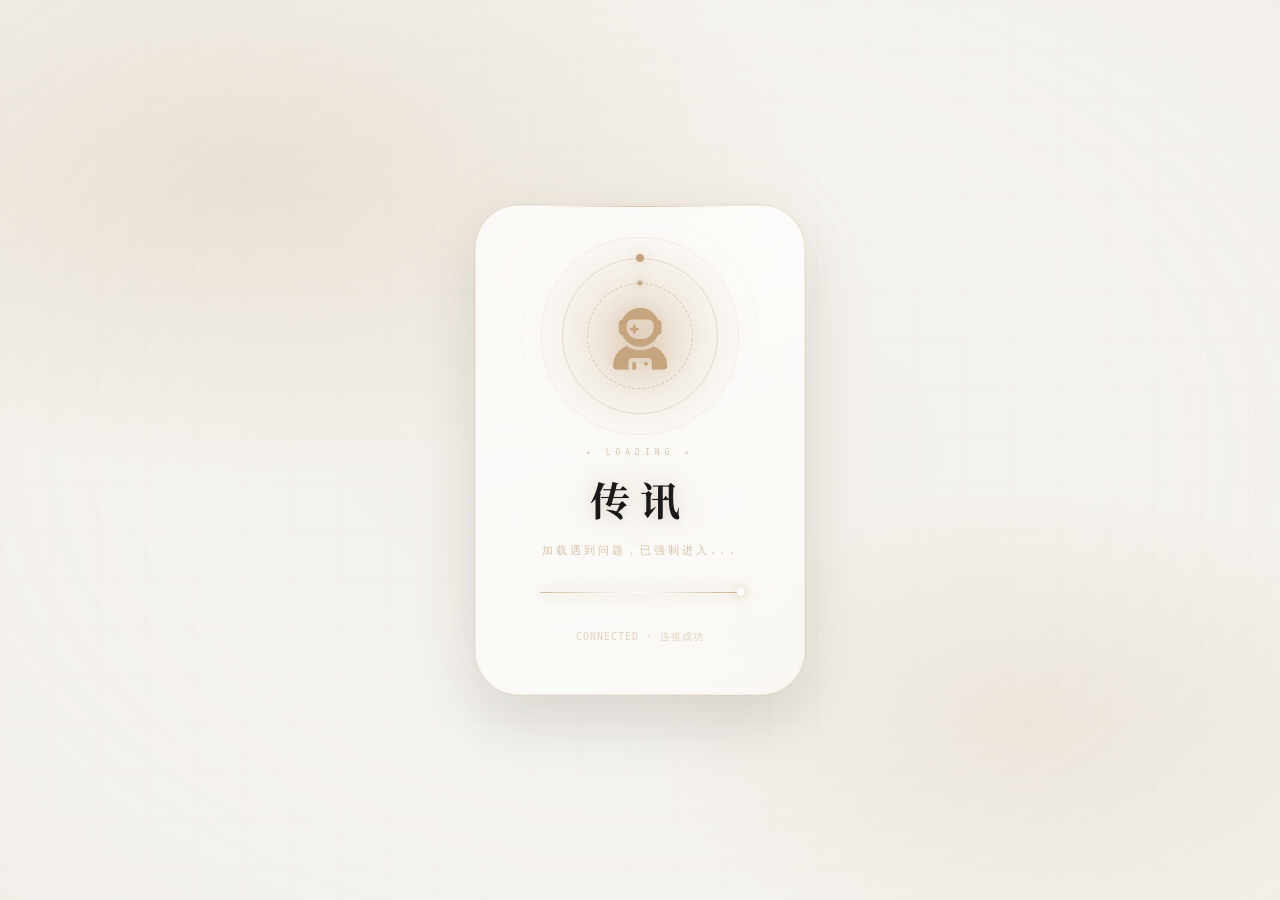
==== commit 35e0660b: "Add files via upload" ====
--- a/index (1).html
+++ b/index (1).html
@@ -27,6 +27,7 @@
     <link rel="stylesheet" href="css/companion.css">
     <link rel="stylesheet" href="css/companion-diary.css">
     <link rel="stylesheet" href="css/sync-questionnaire.css">
+    <link rel="stylesheet" href="css/app-nav.css">
 
     <style id="css-live-preview-style"></style>
 
@@ -1296,67 +1297,7 @@
                     <i class="fas fa-magic"></i>实用工具
                 </div>
                 <div class="settings-item-list">
-                    <div class="settings-item" id="custom-replies-function">
-                        <i class="fas fa-comment-dots"></i><span>自定义回复</span>
-                    </div>
-                    <div class="settings-item" id="music-player-toggle">
-                        <i class="fas fa-music"></i><span>悬浮音乐播放器</span>
-                    </div>
-                    <div class="settings-item" id="stats-function">
-                        <i class="fas fa-chart-bar"></i><span>消息统计</span>
-                    </div>
-                    <div class="settings-item" id="decision-function">
-                        <i class="fas fa-balance-scale"></i> 
-                        <span>抉择</span> 
-                    </div>
-                    <div class="settings-item" id="fortune-lenormand-function" style="position:relative;">
-                        <i class="fas fa-star-and-crescent"></i><span>运势 · 占卜</span>
-                    </div>
-                    <div class="settings-item" id="anniversary-function">
-                        <i class="fas fa-heart"></i><span>重要日</span>
-                    </div>
-                    <div class="settings-item" id="mood-function">
-                        <i class="fas fa-calendar-day"></i><span>心晴手账</span>
-                    </div>
-                    <div class="settings-item" id="envelope-function">
-                        <i class="fas fa-envelope"></i><span>异步信箱</span>
-                    </div>
-                   <div class="settings-item" id="board-toggle-btn" onclick="forceOpenBoard()">
-                   <i class="fas fa-sticky-note"></i><span>留白</span>
-                    </div>
-
-                    <div class="settings-item" id="red-packet-function" onclick="(function(){
-                        // 点击后先自动关闭“高级功能”弹窗，再弹出红包主菜单
-                        var advModal = document.getElementById('advanced-modal');
-                        if(advModal) advModal.style.display = 'none';
-                        
-                        window.showRedPacketSendModal(); 
-                    })();">
-                        <i class="fas fa-wallet" style="color: #c4453c;"></i><span>钱包 · 红包</span>
-                    </div>
-
-                    <div class="settings-item" id="moments-function">
-                        <i class="fa-solid fa-face-kiss-wink-heart"></i><span>朋友圈</span>
-                    </div>
-
-                    <div class="settings-item" id="dream-questionnaire-function">
-                        <i class="fas fa-clipboard-list"></i><span>梦向问卷</span>
-                    </div>
-
-                    <div class="settings-item" id="sync-questionnaire-function">
-                        <i class="fas fa-list-check"></i><span>同步问卷</span>
-                    </div>
-
-                    <div class="settings-item" id="companion-btn">
-                        <i class="fas fa-hand-holding-heart"></i><span>陪伴</span>
-                    </div>
-
-                    <div class="settings-item" id="companion-bg-manager-btn">
-                        <i class="fas fa-photo-film"></i><span>陪伴背景/音乐管理</span>
-                    </div>
-
-                    <div class="settings-item" id="companion-diary-function">
-                        <i class="fas fa-book"></i><span>陪伴日记</span>
+                    <div style="text-align:center; padding:30px 10px; color:var(--text-secondary); font-size:13px; line-height:1.8;">这些功能已经搬到主界面滑动页面啦~<br>在聊天页向左划就能看到 →</div>
                     </div>
 
                     
@@ -3093,6 +3034,87 @@
     </div>
 </div>
 
+
+<!-- ============ 主界面滑动导航：互动页 / 工具页 ============ -->
+<div id="app-swipe-root">
+    <div id="app-page-spacer"></div>
+    <div id="app-page-social" class="app-page">
+        <div class="app-page-header">
+            <div class="app-page-title"><i class="fas fa-heart"></i> 互动</div>
+            <div class="app-page-dots">
+                <span class="app-dot" data-page="0"></span>
+                <span class="app-dot active" data-page="1"></span>
+                <span class="app-dot" data-page="2"></span>
+            </div>
+        </div>
+        <div class="app-page-grid">
+<div class="settings-item app-tile" id="moments-function">
+ <i class="fa-solid fa-face-kiss-wink-heart"></i><span>朋友圈</span>
+</div>
+<div class="settings-item app-tile" id="dream-questionnaire-function">
+ <i class="fas fa-clipboard-list"></i><span>梦向问卷</span>
+</div>
+<div class="settings-item app-tile" id="sync-questionnaire-function">
+ <i class="fas fa-list-check"></i><span>同步问卷</span>
+</div>
+<div class="settings-item app-tile" id="companion-btn">
+ <i class="fas fa-hand-holding-heart"></i><span>陪伴</span>
+</div>
+<div class="settings-item app-tile" id="companion-bg-manager-btn">
+ <i class="fas fa-photo-film"></i><span>陪伴背景/音乐管理</span>
+</div>
+<div class="settings-item app-tile" id="companion-diary-function">
+ <i class="fas fa-book"></i><span>陪伴日记</span>
+</div>
+<div class="settings-item app-tile" id="mood-function">
+ <i class="fas fa-calendar-day"></i><span>心晴手账</span>
+</div>
+<div class="settings-item app-tile" id="envelope-function">
+ <i class="fas fa-envelope"></i><span>异步信箱</span>
+</div>
+<div class="settings-item app-tile" id="red-packet-function" onclick="(function(){
+    window.showRedPacketSendModal();
+})();">
+    <i class="fas fa-wallet" style="color: #c4453c;"></i><span>钱包 · 红包</span>
+</div>
+<div class="settings-item app-tile" id="board-toggle-btn" onclick="forceOpenBoard()">
+<i class="fas fa-sticky-note"></i><span>留白</span>
+</div>
+        </div>
+    </div>
+    <div id="app-page-tools" class="app-page">
+        <div class="app-page-header">
+            <div class="app-page-title"><i class="fas fa-toolbox"></i> 工具</div>
+            <div class="app-page-dots">
+                <span class="app-dot" data-page="0"></span>
+                <span class="app-dot" data-page="1"></span>
+                <span class="app-dot active" data-page="2"></span>
+            </div>
+        </div>
+        <div class="app-page-grid">
+<div class="settings-item app-tile" id="custom-replies-function">
+ <i class="fas fa-comment-dots"></i><span>自定义回复</span>
+</div>
+<div class="settings-item app-tile" id="music-player-toggle">
+ <i class="fas fa-music"></i><span>悬浮音乐播放器</span>
+</div>
+<div class="settings-item app-tile" id="stats-function">
+ <i class="fas fa-chart-bar"></i><span>消息统计</span>
+</div>
+<div class="settings-item app-tile" id="decision-function">
+ <i class="fas fa-balance-scale"></i> 
+ <span>抉择</span> 
+</div>
+<div class="settings-item app-tile" id="fortune-lenormand-function" style="position:relative;">
+ <i class="fas fa-star-and-crescent"></i><span>运势 · 占卜</span>
+</div>
+<div class="settings-item app-tile" id="anniversary-function">
+ <i class="fas fa-heart"></i><span>重要日</span>
+</div>
+        </div>
+    </div>
+</div>
+
     <!-- == 核心层 == -->
     <script src="js/config.js"></script>
     <script src="js/utils.js"></script>
@@ -3153,6 +3175,8 @@
         <script src="js/features/companion.js"></script>
         <script src="js/features/music-invite.js"></script>
         <script src="js/features/sync-questionnaire.js"></script>
+        <script src="js/features/app-badges.js"></script>
+        <script src="js/features/app-nav.js"></script>
 
 </body>
 </html>
--- a/css/app-nav.css
+++ b/css/app-nav.css
@@ -0,0 +1,133 @@
+/* ==================== 主界面滑动导航样式 ==================== */
+
+#app-swipe-root {
+    position: fixed;
+    top: 0;
+    left: 0;
+    width: 300vw;
+    height: 100%;
+    display: flex;
+    z-index: 500; /* 盖在聊天页上面，但要低于弹窗/modal的z-index */
+    will-change: transform;
+}
+
+#app-page-spacer {
+    width: 100vw;
+    height: 100%;
+    flex-shrink: 0;
+    background: transparent;
+}
+
+.app-page {
+    width: 100vw;
+    height: 100%;
+    flex-shrink: 0;
+    background: var(--primary-bg);
+    display: flex;
+    flex-direction: column;
+    overflow-y: auto;
+    box-sizing: border-box;
+    padding: env(safe-area-inset-top, 0px) 0 env(safe-area-inset-bottom, 0px);
+}
+
+.app-page-header {
+    display: flex;
+    align-items: center;
+    justify-content: space-between;
+    padding: 16px 20px 12px;
+    flex-shrink: 0;
+}
+.app-page-title {
+    font-size: 19px;
+    font-weight: 700;
+    color: var(--text-primary);
+    display: flex;
+    align-items: center;
+    gap: 8px;
+}
+.app-page-title i { color: var(--accent-color); font-size: 17px; }
+
+.app-page-dots {
+    display: flex;
+    gap: 6px;
+}
+.app-dot {
+    width: 6px;
+    height: 6px;
+    border-radius: 50%;
+    background: var(--border-color);
+    cursor: pointer;
+    transition: all 0.2s;
+}
+.app-dot.active {
+    width: 18px;
+    border-radius: 4px;
+    background: var(--accent-color);
+}
+
+.app-page-grid {
+    flex: 1;
+    display: grid;
+    grid-template-columns: repeat(3, 1fr);
+    gap: 14px;
+    padding: 8px 20px 30px;
+    align-content: start;
+}
+
+/* 复用原本 .settings-item 的基础外观，但按图标应用格摆放调整一下比例 */
+.app-tile {
+    display: flex;
+    flex-direction: column;
+    align-items: center;
+    justify-content: center;
+    gap: 8px;
+    background: var(--secondary-bg);
+    border: 1px solid var(--border-color);
+    border-radius: 16px;
+    padding: 16px 8px;
+    text-align: center;
+    cursor: pointer;
+    transition: transform 0.15s, box-shadow 0.15s;
+}
+.app-tile:active { transform: scale(0.95); }
+.app-tile i {
+    font-size: 22px;
+    color: var(--accent-color);
+    width: 40px;
+    height: 40px;
+    border-radius: 12px;
+    background: rgba(var(--accent-color-rgb), 0.1);
+    display: flex;
+    align-items: center;
+    justify-content: center;
+    position: relative; /* 角标定位基准 */
+}
+.app-tile span:not(.app-tile-badge) {
+    font-size: 12px;
+    color: var(--text-primary);
+    line-height: 1.4;
+}
+
+/* 数字角标：未读提示，颜色跟随主题色 */
+.app-tile-badge {
+    display: none;
+    position: absolute;
+    top: -6px;
+    right: -6px;
+    min-width: 18px;
+    height: 18px;
+    padding: 0 4px;
+    border-radius: 9px;
+    background: var(--accent-color);
+    color: #fff;
+    font-size: 10px;
+    font-weight: 700;
+    align-items: center;
+    justify-content: center;
+    box-shadow: 0 0 0 2px var(--secondary-bg);
+    line-height: 1;
+}
+
+@media (max-width: 380px) {
+    .app-page-grid { grid-template-columns: repeat(2, 1fr); }
+}
